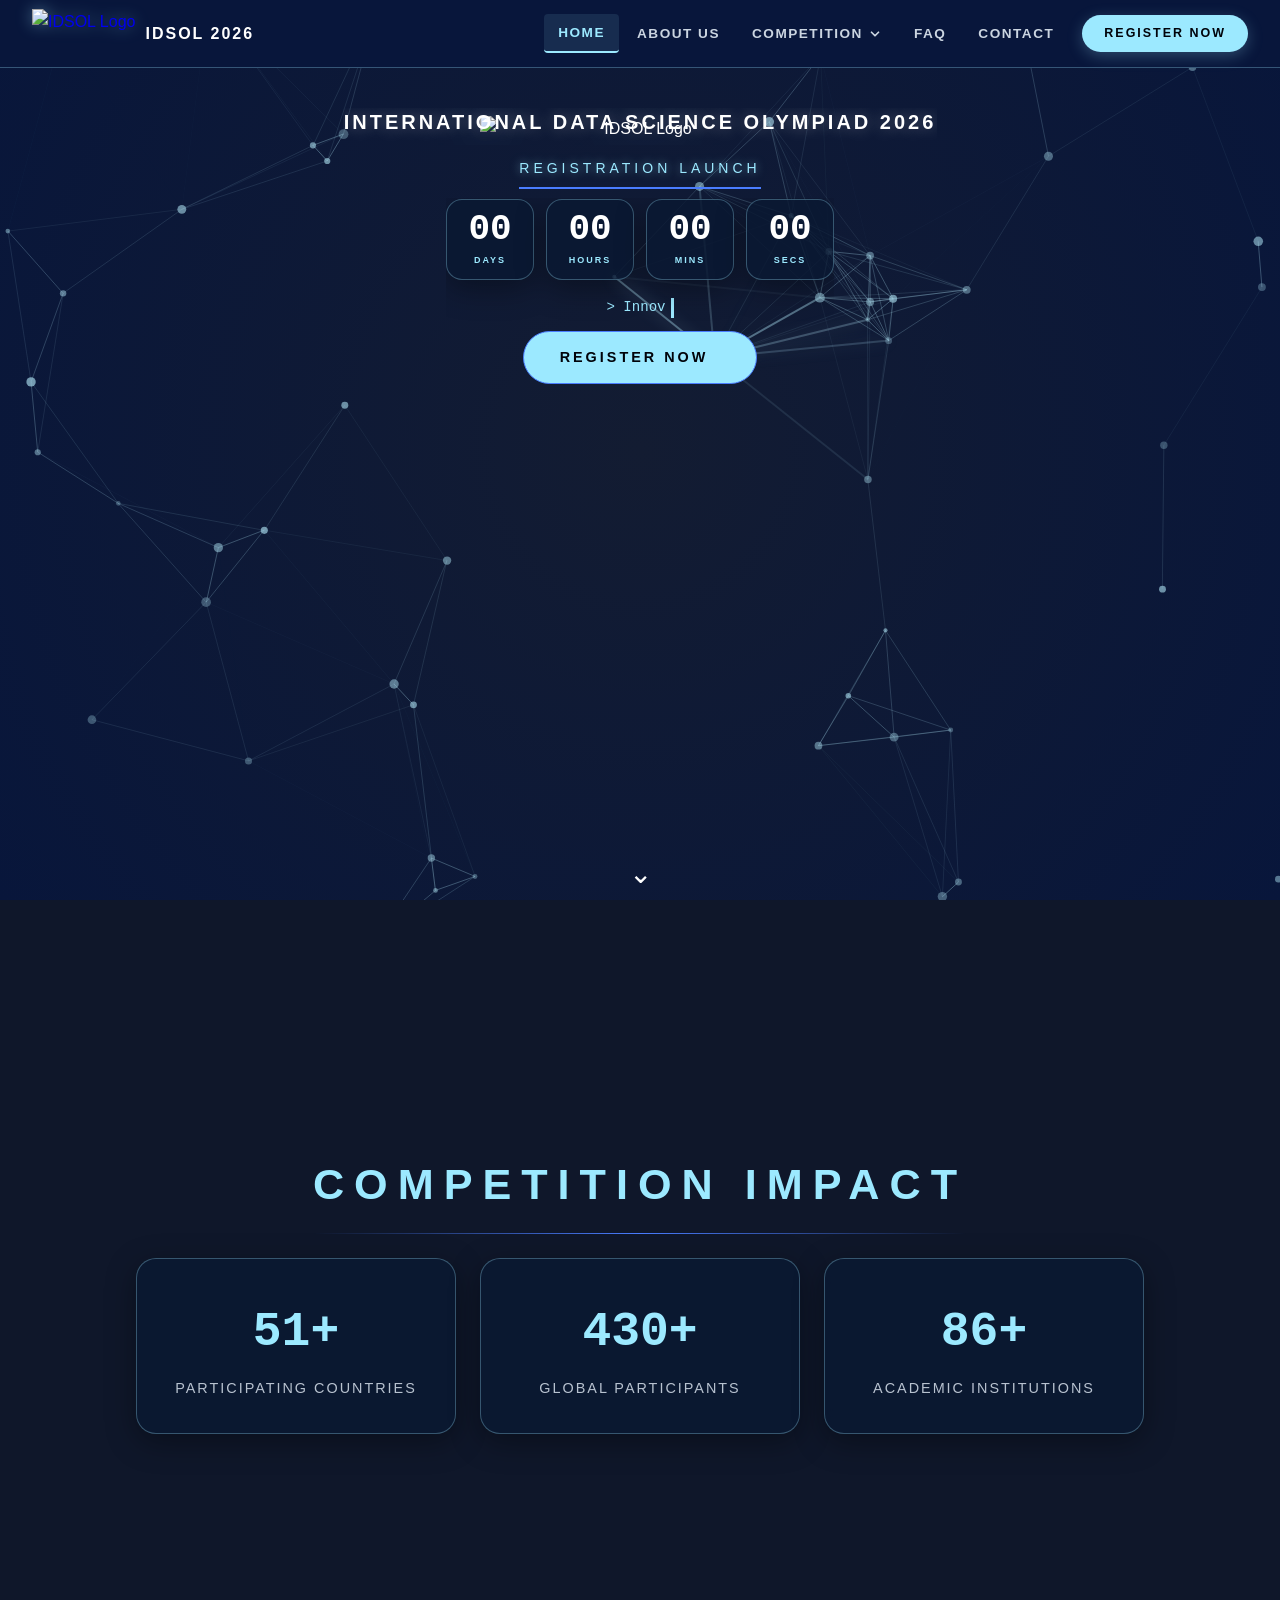
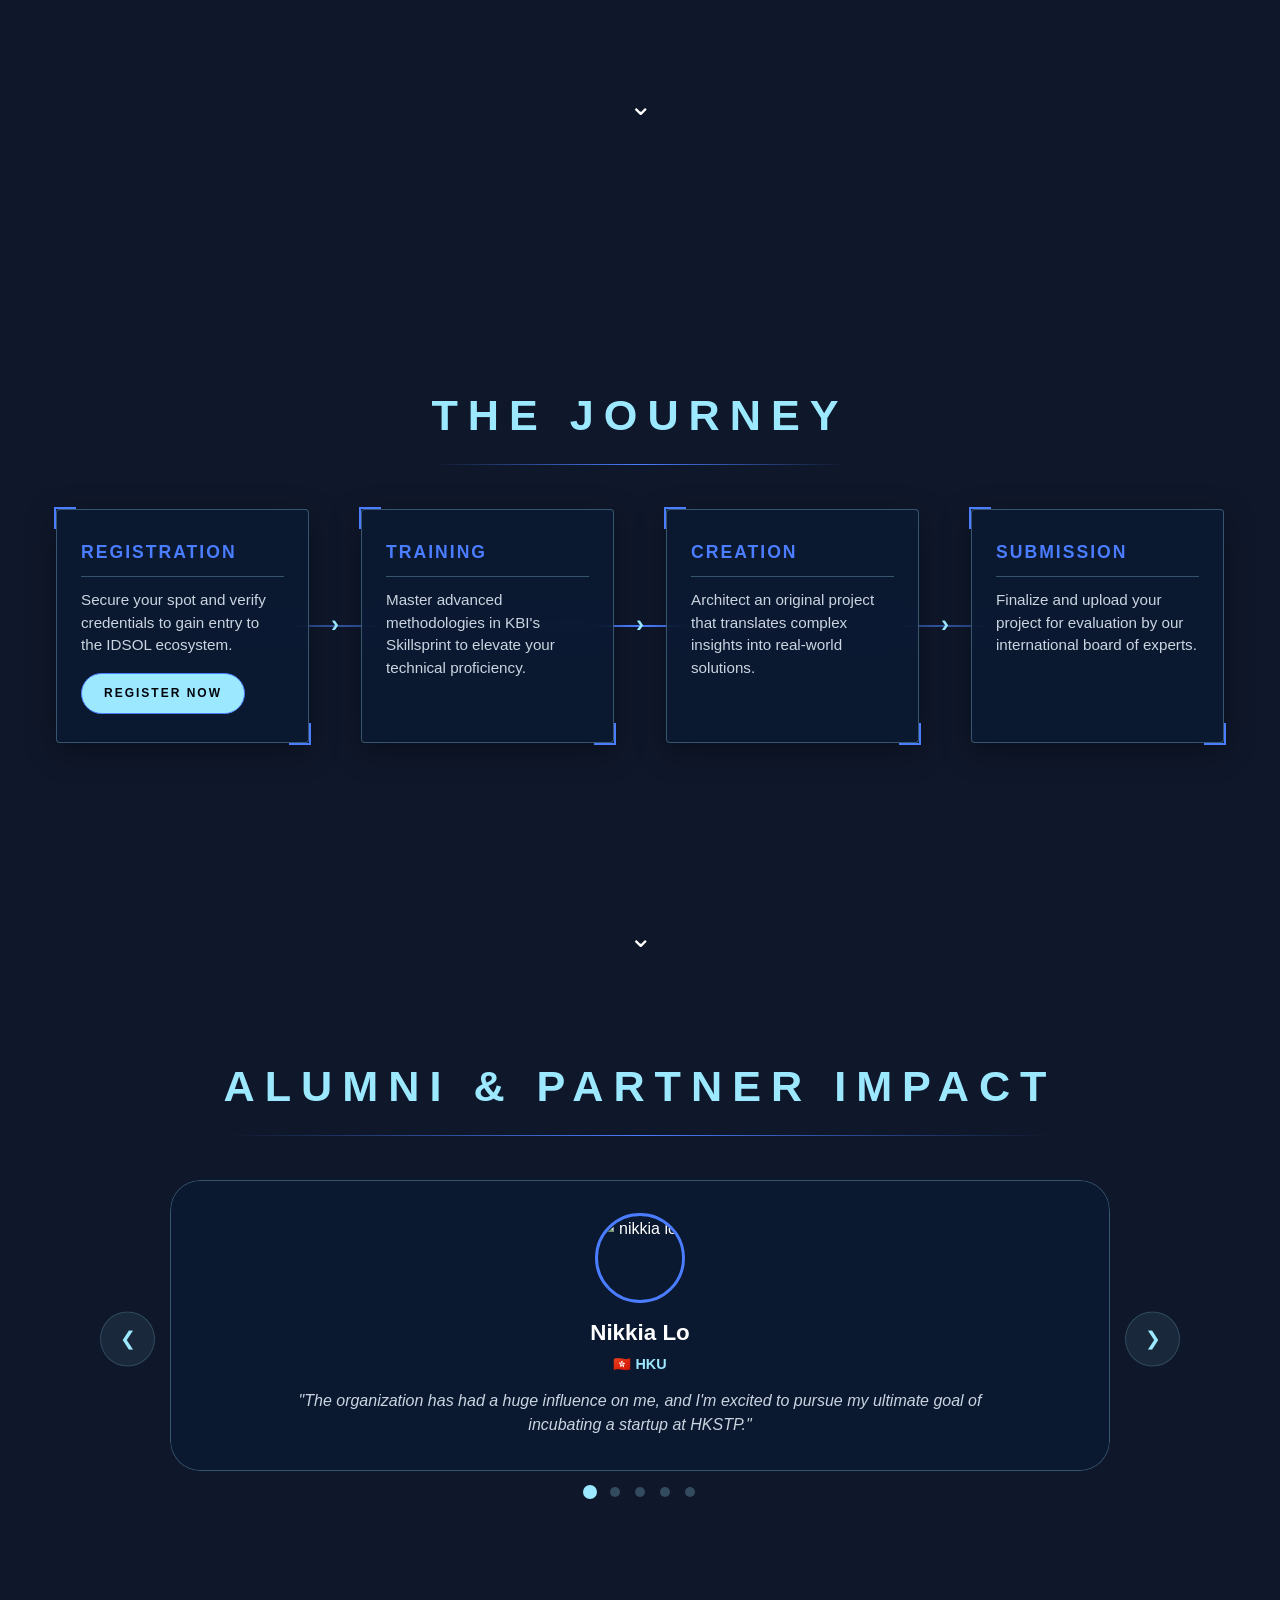
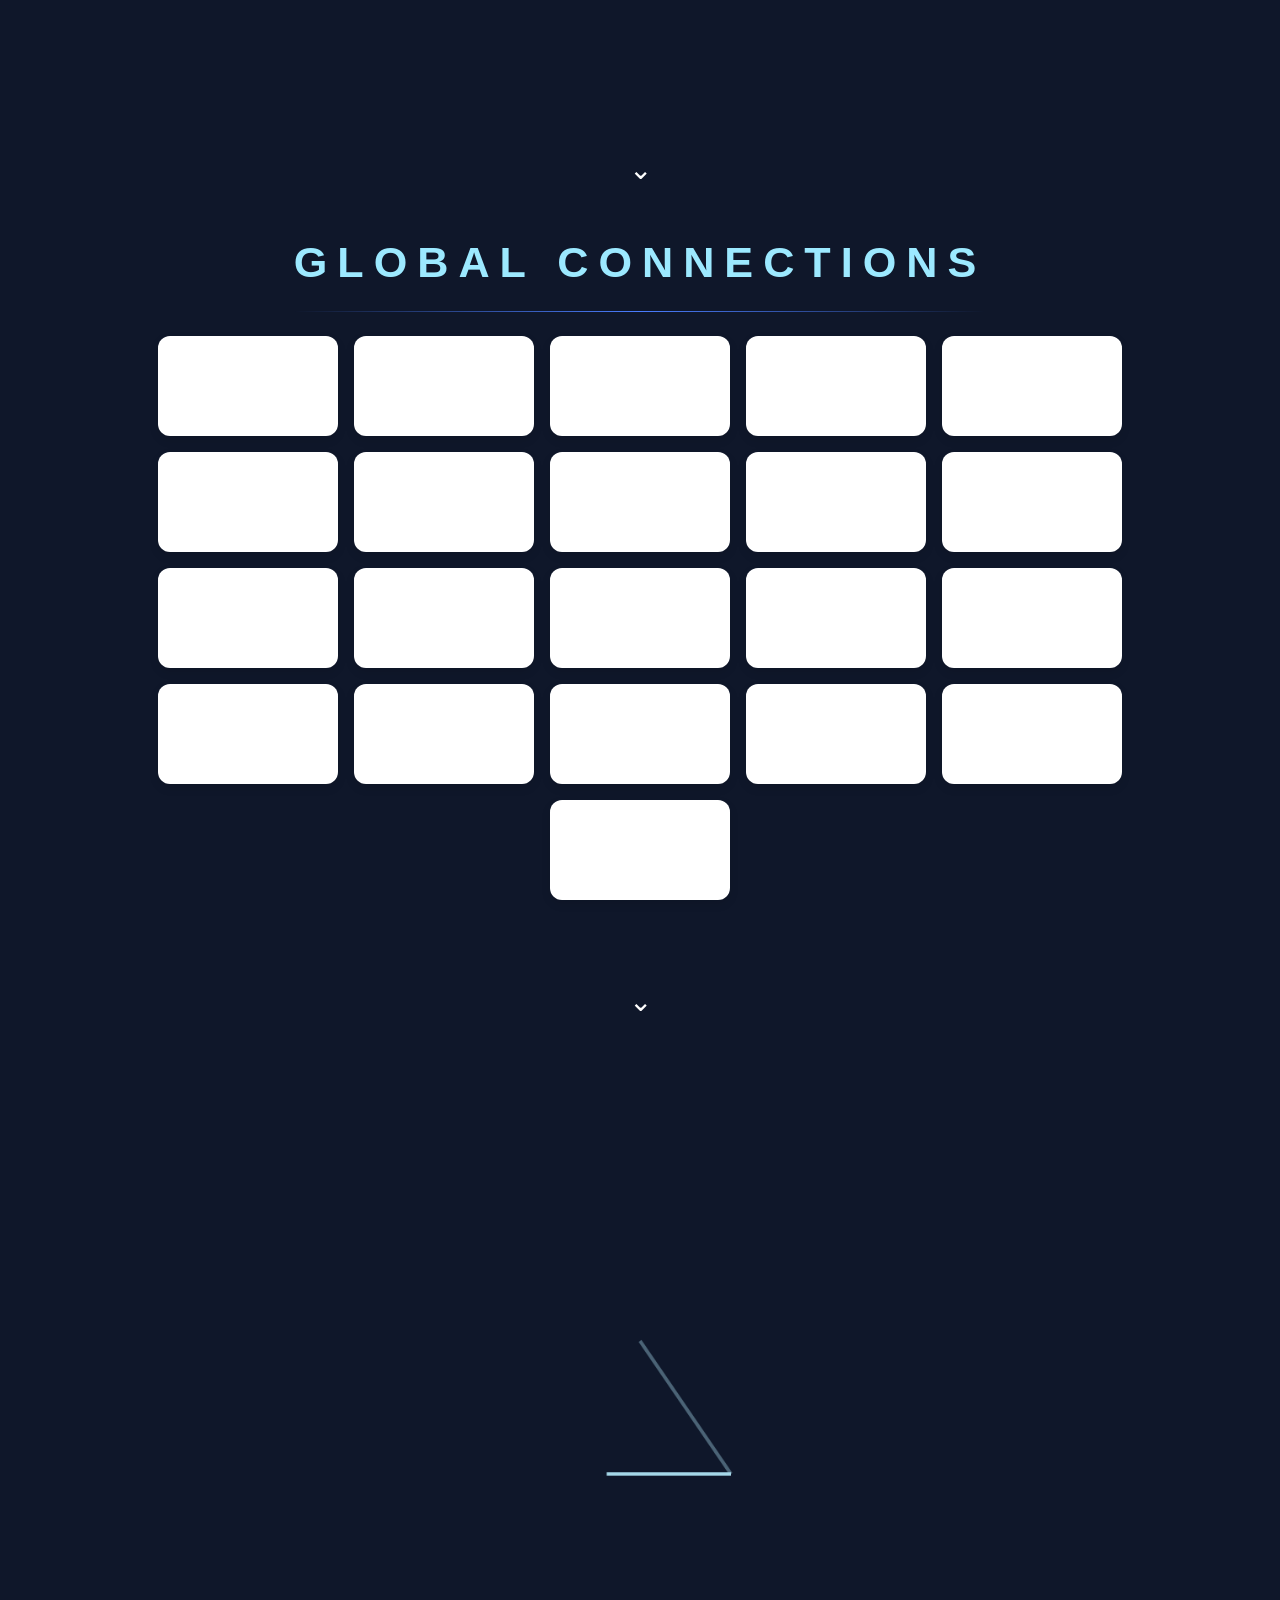
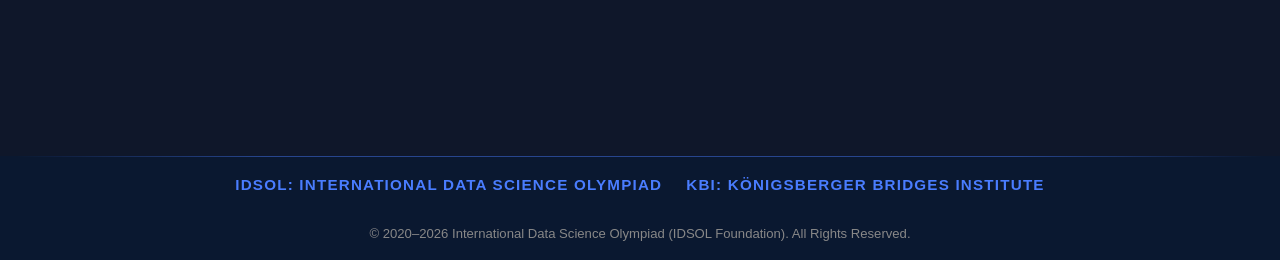
==== index.html @ 2f273e51 "Update index.html" ====
<!DOCTYPE html>
<html lang="en">
<head>
    <meta charset="UTF-8">
    <meta name="viewport" content="width=device-width, initial-scale=1.0">
    <link rel="icon" type="image/png" href="https://cdn.kb.institute/eto-2026/IDSOL/Logo/Square_Dark_Background_2026_500.png">
    <title>Home | IDSOL 2026</title>
    <script src="https://unpkg.com/lucide@0.469.0/dist/umd/lucide.min.js"></script>
    <link href="https://fonts.googleapis.com/css2?family=Roboto+Mono:wght@400;700&display=swap" rel="stylesheet">
    <link rel="stylesheet" href="css/shared.css">
    <style>
        body {
            display: flex;
            flex-direction: column;
            align-items: center;
            min-height: 100vh;
        }

        .home-snap {
            width: 100%;
            display: flex;
            flex-direction: column;
            align-items: center;
        }

        .home-snap .snap-panel {
            position: relative;
            min-height: calc(100vh - var(--nav-height));
            min-height: calc(100dvh - var(--nav-height));
            display: flex;
            flex-direction: column;
            justify-content: center;
            width: 100%;
            max-width: 1200px;
            margin: 0 auto;
            box-sizing: border-box;
            padding: 3rem 20px;
        }

        .home-snap .section-header { margin: 1.5rem 0 2rem; }

        .snap-panel-body {
            width: 100%;
            box-sizing: border-box;
        }

        /* Hero */
        #hero-section {
            position: relative;
            width: 100%;
            max-width: 1200px;
            display: flex;
            flex-direction: column;
            justify-content: center;
            align-items: center;
            padding: 1rem 20px 2.5rem;
            text-align: center;
            box-sizing: border-box;
        }
        #hero-section.snap-panel {
            box-sizing: border-box;
        }
        #hero-section .snap-panel-body {
            transform: translateY(1.25rem);
        }

        .scroll-hint {
            position: absolute;
            bottom: 1rem;
            left: 50%;
            transform: translateX(-50%);
            color: #fff;
            pointer-events: none;
            z-index: 2;
        }
        .scroll-chevron {
            display: block;
            font-size: 1.75rem;
            line-height: 1;
            animation: scrollBounce 2s ease-in-out infinite;
        }
        @keyframes scrollBounce {
            0%, 100% { transform: translateY(0); opacity: 0.85; }
            50% { transform: translateY(8px); opacity: 1; }
        }

        .reveal-hero { opacity: 0; clip-path: inset(100% 0 0 0); transform: translateY(20px); animation: curtainReveal 1.4s cubic-bezier(0.19,1,0.22,1) forwards; }
        .reveal-header { opacity: 0; transform: translateY(20px); animation: fadeIn 1s ease forwards; animation-delay: 0.6s; }
        .reveal-delayed { opacity: 0; clip-path: inset(100% 0 0 0); transform: translateY(20px); animation: curtainReveal 1.4s cubic-bezier(0.19,1,0.22,1) forwards; animation-delay: 1.1s; }
        .reveal-register-btn { opacity: 0; animation: fadeInOpacity 1s ease forwards; animation-delay: 2.6s; }

        @keyframes curtainReveal { 0% { opacity:0; clip-path:inset(100% 0 0 0); transform:translateY(20px); } 100% { opacity:1; clip-path:inset(0% 0 0 0); transform:translateY(0); } }
        @keyframes fadeIn { to { opacity:1; transform:translateY(0); } }
        @keyframes fadeInOpacity { to { opacity: 1; } }
        @keyframes blink { 0%, 100% { opacity:1; } 50% { opacity:0; } }

        .hero-brand { display: flex; flex-direction: column; align-items: center; }
        .main-logo {
            width: min(420px, 70vw); max-width: 88%; height: auto; margin-top: 30px;
            margin-bottom: -50px; display: block;
            filter: drop-shadow(0 0 25px rgba(156,233,255,0.35));
        }

        .brand-title {
            font-size: 26px; font-weight: 800; letter-spacing: 5px; text-transform: uppercase;
            margin: 0 0 20px; position: relative; z-index: 1;
            text-shadow: 0 0 15px rgba(255,255,255,0.35); color: #fff;
        }

        .countdown-subheader {
            font-size: 17px; font-weight: 500; letter-spacing: 6px; text-transform: uppercase;
            color: var(--node-bright); margin-top: 20px; margin-bottom: 16px; text-shadow: 0 0 10px rgba(156,233,255,0.6);
            border-bottom: 2px solid var(--node-blue); padding-bottom: 10px; display: inline-block;
        }

        .countdown-container { display: flex; gap: 20px; justify-content: center; margin-top: 5px; margin-bottom: 35px; flex-wrap: wrap; }

        .time-box {
            display: flex; flex-direction: column; align-items: center;
            background: var(--glass-frost);
            backdrop-filter: blur(15px);
            -webkit-backdrop-filter: blur(15px);
            border: 1px solid var(--border-bright);
            border-radius: 20px;
            box-shadow: 0 8px 30px rgba(0, 0, 0, 0.35);
            width: 110px;
            padding: 20px 0;
        }
        .time-value { font-size: 48px; font-weight: 900; line-height: 1; font-family: var(--font-mono); color: #fff; }
        .time-label { font-size: 10px; font-weight: 800; color: var(--node-bright); text-transform: uppercase; letter-spacing: 2px; margin-top: 5px; }

        .typed-line { font-family: var(--font-mono); font-size: 1rem; color: var(--node-bright); margin-top: 12px; margin-bottom: 10px; padding: 0 10px; }
        .cursor { display: inline-block; background-color: var(--node-bright); width: 3px; height: 20px; margin-left: 5px; animation: blink 1s infinite; vertical-align: middle; }

        /* Stats - FIXED TO SECURE EQUAL HEIGHTS & LENGTHS */
        .stats-wrapper { width: 100%; max-width: 1100px; margin: 0 auto; text-align: center; padding: 0; }
        .stats-section {
            display: flex; justify-content: center; align-items: stretch; gap: 24px; flex-wrap: wrap; margin-top: 10px;
            opacity: 0; transform: translateY(30px); transition: all 1s ease;
        }
        .stats-section.revealed { opacity: 1; transform: translateY(0); }
        .stat-card {
            background: var(--glass-frost);
            backdrop-filter: blur(15px);
            -webkit-backdrop-filter: blur(15px);
            border: 1px solid var(--border-bright);
            box-shadow: 0 8px 30px rgba(0, 0, 0, 0.35);
            padding: 35px 25px;
            border-radius: 20px;
            flex: 1 1 280px;
            max-width: 320px;
            min-height: 160px;
            display: flex;
            flex-direction: column;
            justify-content: center;
            box-sizing: border-box;
            transition: all 0.3s ease;
        }
        .stat-card:hover { transform: translateY(-5px); border-color: var(--node-blue); background: rgba(156,233,255,0.12); }
        .stat-number { display: block; font-size: 3rem; font-weight: 900; color: var(--node-bright); font-family: var(--font-mono); margin-bottom: 8px; }
        .stat-label { font-size: 0.9rem; text-transform: uppercase; letter-spacing: 2px; color: #CBD5E1; opacity: 0.9; line-height: 1.3; }

        /* Journey roadmap */
        #section-journey {
            max-width: 100%;
            overflow-x: auto;
            overflow-y: visible;
            padding-bottom: 8px;
            scroll-snap-stop: always;
        }
        #section-journey .section-header {
            opacity: 0;
            transition: opacity 0.5s ease;
        }
        #section-journey.revealed .section-header {
            opacity: 1;
            transition-delay: 0s;
        }
        #section-journey .roadmap-container { flex: 0 1 auto; }
        .roadmap-container {
            position: relative;
            max-width: 1200px;
            margin: 0 auto;
            padding: 20px 16px;
            width: 100%;
            min-height: 220px;
            display: flex;
            flex-direction: row;
            align-items: stretch;
            justify-content: center;
            flex-wrap: nowrap;
            gap: 12px;
            box-sizing: border-box;
        }
        .roadmap-container::before {
            content: '';
            position: absolute;
            left: 8%;
            right: 8%;
            top: 50%;
            height: 2px;
            background: linear-gradient(90deg, transparent, #2a4a8a 15%, var(--node-blue) 50%, #2a4a8a 85%, transparent);
            transform: translateY(-50%) scaleX(0);
            transform-origin: left center;
            z-index: 0;
            pointer-events: none;
            transition: transform 1.5s cubic-bezier(0.22, 1, 0.36, 1);
            transition-delay: 0.4s;
        }
        #section-journey.revealed .roadmap-container::before {
            transform: translateY(-50%) scaleX(1);
        }
        .step {
            position: relative;
            flex: 1 1 220px;
            min-width: 180px;
            margin-bottom: 0;
            display: flex;
            justify-content: center;
            align-items: stretch;
            z-index: 1;
            opacity: 0;
            transition: opacity 0.35s cubic-bezier(0.22, 1, 0.36, 1);
        }
        #section-journey.revealed .step:nth-child(1) { opacity: 1; transition-delay: 0.12s; }
        #section-journey.revealed .step:nth-child(3) { opacity: 1; transition-delay: 0.62s; }
        #section-journey.revealed .step:nth-child(5) { opacity: 1; transition-delay: 1.12s; }
        #section-journey.revealed .step:nth-child(7) { opacity: 1; transition-delay: 1.62s; }
        .step-card {
            position: relative;
            width: 100%;
            padding: 28px 24px;
            min-height: 200px;
            height: 100%;
            box-sizing: border-box;
            background: var(--glass-frost);
            backdrop-filter: blur(15px);
            -webkit-backdrop-filter: blur(15px);
            border: 1px solid var(--border-bright);
            border-radius: 4px;
            box-shadow: 0 8px 30px rgba(0, 0, 0, 0.35);
        }
        .step-card::before, .step-card::after {
            content: '';
            position: absolute;
            width: 20px;
            height: 20px;
            border: 2px solid var(--node-blue);
            z-index: 5;
        }
        .step-card::before { top: -3px; left: -3px; border-right: none; border-bottom: none; }
        .step-card::after { bottom: -3px; right: -3px; border-left: none; border-top: none; }
        .step-card h2 {
            margin: 0 0 12px;
            font-size: 1.1rem;
            text-transform: uppercase;
            letter-spacing: 2px;
            color: var(--node-blue);
            border-bottom: 1px solid var(--border-bright);
            padding-bottom: 10px;
        }
        .step-card p { color: #CBD5E1; margin: 0; font-size: 0.95rem; line-height: 1.5; }
        .step-register-btn {
            display: inline-flex; margin-top: 16px; padding: 10px 22px; border-radius: 50px;
            text-decoration: none; text-transform: uppercase; letter-spacing: 2px; font-weight: 800;
            font-size: 0.75rem; transition: all 0.3s ease; align-items: center;
            background: var(--node-bright); color: var(--bg-darker); border: 1px solid var(--node-blue);
        }
        .step-register-btn:hover { transform: translateY(-3px); background: white; box-shadow: 0 15px 40px rgba(156,233,255,0.4); }
        .roadmap-connector {
            position: relative;
            flex: 0 0 auto;
            align-self: center;
            width: 28px;
            text-align: center;
            color: var(--node-bright);
            font-size: 1.5rem;
            font-weight: 700;
            line-height: 1;
            z-index: 1;
            opacity: 0;
            transform: translateY(-5px);
            transition: opacity 0.45s ease, transform 0.45s ease;
        }
        .roadmap-connector::before { content: '›'; display: block; transform: translateY(3px);}
        #section-journey.revealed .roadmap-connector:nth-child(2) { opacity: 1; transform: translateY(-5px); transition-delay: 0.28s; }
        #section-journey.revealed .roadmap-connector:nth-child(4) { opacity: 1; transform: translateY(-5px); transition-delay: 0.78s; }
        #section-journey.revealed .roadmap-connector:nth-child(6) { opacity: 1; transform: translateY(-5px); transition-delay: 1.28s; }

        /* Testimonials */
        #section-testimonials .testimonial-slider { flex: 0 1 auto; width: 100%; }
        .testimonial-slider { width: 100%; max-width: 1100px; margin: 0 auto; position: relative; padding: 12px 80px; }
        .testimonial-container { width: 100%; overflow: hidden; border-radius: 30px; }
        .testimonial-track { display: flex; transition: transform 0.6s cubic-bezier(0.23,1,0.32,1); }
        .testimonial-track.no-anim { transition: none !important; }
        .t-card {
            min-width: 100%; padding: 32px 28px;
            background: var(--glass-frost); border: 1px solid var(--border-bright); backdrop-filter: blur(12px);
            display: flex; flex-direction: column; align-items: center; text-align: center; border-radius: 30px;
        }
        .t-img { width: 90px; height: 90px; border-radius: 50%; object-fit: cover; border: 3px solid var(--node-blue); margin-bottom: 12px; }
        .t-info h3 { margin: 0; font-size: 1.4rem; color: #fff; }
        .t-info span { color: var(--node-bright); font-size: 0.9rem; font-weight: 700; }
        .t-affil { display: inline; }
        .t-affil + .t-affil::before { content: ' '; }
        .t-body { font-size: 1rem; line-height: 1.55; color: #CBD5E1; font-style: italic; max-width: 750px; margin-top: 12px; }
        .t-body p { margin: 0; }
        .arrow {
            position: absolute; top: 50%; transform: translateY(-50%);
            width: 55px; height: 55px; background: rgba(156,233,255,0.08); border: 1px solid rgba(156,233,255,0.18);
            border-radius: 50%; color: var(--node-bright); display: flex; align-items: center;
            justify-content: center; cursor: pointer; z-index: 10; transition: background 0.3s; font-size: 1.2rem;
        }
        .arrow:hover { background: rgba(156,233,255,0.2); }
        .arrow.prev { left: 10px; }
        .arrow.next { right: 10px; }
        .dot { width: 10px; height: 10px; background: rgba(156,233,255,0.25); border-radius: 50%; cursor: pointer; transition: 0.3s; }
        .dot.active { background: var(--node-bright); transform: scale(1.4); }
        .carousel-controls { display: flex; justify-content: center; gap: 15px; margin-top: 16px; }

        /* Logo wall - Redefined to prevent shifting */
        #logo-wall-container {
            width: 100%;
            position: relative;
            display: block;
        }
        .logo-wall {
            position: absolute;
            top: 0;
            left: 50%;
            transform: translateX(-50%);
            width: 100%;
            margin: 0 auto;
            display: flex;
            flex-wrap: wrap;
            justify-content: center;
            align-content: flex-start;
            padding: 0;
        }
        @keyframes logoFadeIn { 0% { opacity:0; transform:scale(0.96); } 100% { opacity:1; transform:scale(1); } }
        @keyframes logoFadeOut { 0% { opacity:1; transform:scale(1); } 100% { opacity:0; transform:scale(0.96); } }
        .logo-container {
            padding: 0; margin: 8px; display: flex; justify-content: center; align-items: center;
            max-width: 180px; height: 100px; background: white; border-radius: 12px;
            box-shadow: 0 4px 10px rgba(0,0,0,0.1);
            animation-duration: 0.5s; animation-fill-mode: both; animation-timing-function: ease-in-out;
        }
        .show-front .logo-container { animation-name: logoFadeIn; }
        .show-back .logo-container { animation-name: logoFadeOut; }
        .logo-container img { object-fit: contain; width: 80%; height: 80%; }
        
        @media (min-width: 1200px) { 
            .logo-container { width: calc(20% - 16px); }
            #logo-wall-container { min-height: 620px !important; } 
        }
        @media (min-width: 600px) and (max-width: 1199px) {
            .logo-container { width: calc(25% - 16px); }
            #logo-wall-container { min-height: 760px !important; }
        }
        @media (max-width: 599px) {
            .logo-container { width: calc(50% - 16px); height: 80px; }
            #logo-wall-container { min-height: 480px !important; }
        }

        /* CTA final panel */
        #section-final .cta-section {
            display: flex;
            flex-direction: column;
            align-items: center;
            width: 100%;
            text-align: center;
            box-sizing: border-box;
        }
        .cta-anim-bg { position: relative; display: flex; align-items: center; justify-content: center; z-index: 1; }
        .cta-content { position: relative; z-index: 4; width: 100%; }
        .cta-title {
            font-size: clamp(1.8rem, 5vw, 2.6rem); letter-spacing: 6px; text-transform: uppercase;
            color: var(--node-bright); margin-bottom: 12px; font-weight: 900;
        }
        .cta-sub { color: #CBD5E1; margin-bottom: 0; font-size: 1.1rem; }
        .cta-btn-hero {
            display: inline-flex; padding: 18px 50px; border-radius: 50px; text-decoration: none;
            text-transform: uppercase; letter-spacing: 4px; font-weight: 800; font-size: 1rem;
            transition: all 0.3s ease; align-items: center; gap: 12px;
            background: var(--node-bright); color: var(--bg-darker); border: 1px solid var(--node-blue);
        }
        .cta-btn-hero:hover { transform: translateY(-3px); background: white; box-shadow: 0 15px 40px rgba(156,233,255,0.4); }
        .cta-btn-hero.hero-register-btn:hover { transform: translateY(-3px); }
        .hero-register-btn { margin-top: 20px; }
        
        /* Upscaled CTA Branding Zone */
        .brand-zone {
            position: relative; 
            width: 380px !important; 
            height: 380px !important;
            display: flex; justify-content: center; align-items: center; 
        }
        #traceCanvas { position: absolute; top: 0; left: 0; width: 100%; height: 100%; z-index: 2; transition: opacity 1s ease; }
        #logo-reveal-img {
            width: 380px !important; 
            height: 380px !important; 
            z-index: 1; opacity: 0; transform: scale(0.85);
            filter: drop-shadow(0 0 35px rgba(156,233,255,0.55)); transition: all 1.2s cubic-bezier(0.16,1,0.3,1);
        }
        .brand-zone.revealed-inner #logo-reveal-img { opacity: 1; transform: scale(1); }
        .brand-zone.revealed-inner #traceCanvas { opacity: 0; pointer-events: none; }

        @media (min-width: 1025px) {
            html {
                scroll-snap-type: y mandatory;
                scroll-padding-top: var(--nav-height);
            }
            .home-snap .snap-panel {
                scroll-snap-align: start;
                scroll-snap-stop: always;
            }
            .home-snap .stats-wrapper.snap-panel {
                align-items: center;
                padding: 0 20px 3rem !important;
            }
            .stats-wrapper .stats-content {
                width: 100%;
            }
            .stats-wrapper .section-header {
                margin: 0 0 1.5rem;
            }
            .home-snap #section-testimonials.snap-panel {
                padding: 4rem 20px !important;
            }
            #hero-section.snap-panel {
                padding: 2rem 20px 0 !important;
            }
            #hero-section .main-logo {
                margin-top: 28px;
            }
            #hero-section .snap-panel-body,
            #section-journey .snap-panel-body {
                flex: 1 1 auto;
                display: flex;
                flex-direction: column;
                justify-content: center;
                align-items: center;
                width: 100%;
                min-height: 0;
            }
            #section-journey.snap-panel {
                justify-content: flex-start;
                padding: 4rem 20px 1rem !important;
            }
            #section-journey .snap-panel-body {
                gap: 0;
            }
            #section-journey .section-header {
                margin: 0 0 1.5rem;
            }
            /* Pin scroll chevrons to bottom of each snap viewport (desktop) */
            .home-snap .snap-panel:has(> .scroll-hint) {
                position: relative !important;
                display: flex !important;
                flex-direction: column !important;
                justify-content: flex-start !important;
                height: calc(100dvh - var(--nav-height));
                min-height: calc(100dvh - var(--nav-height));
                max-height: calc(100dvh - var(--nav-height));
                overflow: hidden;
                box-sizing: border-box;
            }
            .home-snap .snap-panel:has(> .scroll-hint) > .scroll-hint {
                position: absolute !important;
                bottom: 0.75rem !important;
                left: 50% !important;
                transform: translateX(-50%) !important;
                margin-top: 0 !important;
                align-self: auto !important;
                flex-shrink: 0;
                z-index: 3;
                padding: 0;
            }
            #hero-section.snap-panel:has(> .scroll-hint) {
                height: 100dvh !important;
                min-height: 100dvh !important;
                max-height: 100dvh !important;
                justify-content: flex-start !important;
                padding-top: var(--nav-height) !important;
                padding-bottom: 0 !important;
            }
            #hero-section.snap-panel:has(> .scroll-hint) > .scroll-hint {
                position: absolute !important;
                bottom: 0.75rem !important;
                left: 50% !important;
                transform: translateX(-50%) !important;
            }
            #hero-section .snap-panel-body {
                padding-bottom: 2.5rem;
            }
            /* Competition Impact: vertically center content block; chevron stays absolute */
            .home-snap .stats-wrapper.snap-panel:has(> .scroll-hint) {
                justify-content: center !important;
            }
            #section-logos.snap-panel {
                padding: 2rem 20px 1rem !important;
                justify-content: flex-start;
                align-items: center;
            }
            #section-logos .section-header {
                margin: 0 0 1rem;
                flex-shrink: 0;
            }
            #section-logos #logo-wall-container {
                flex: 1 1 auto;
                min-height: 0 !important;
                width: 100%;
                overflow: hidden;
            }
            #section-final.snap-panel {
                max-width: 100%;
                padding: 0 !important;
                height: calc(100dvh - var(--nav-height));
                min-height: calc(100dvh - var(--nav-height));
                max-height: calc(100dvh - var(--nav-height));
                overflow: hidden;
                justify-content: space-between;
                scroll-snap-align: start;
                scroll-snap-stop: always;
            }
            #section-final .cta-section {
                flex: 1 1 auto;
                min-height: 0;
                display: flex;
                flex-direction: column;
                justify-content: center;
                align-items: center;
                width: 100%;
                padding: 16px 20px 8px;
                text-align: center;
                box-sizing: border-box;
                gap: 12px;
            }
            #section-final .brand-zone,
            #section-final #logo-reveal-img {
                width: 320px !important;
                height: 320px !important;
            }
            #section-final .cta-title {
                font-size: clamp(1.4rem, 3vw, 2rem);
                margin-bottom: 6px;
            }
            #section-final .cta-sub {
                font-size: 0.95rem;
            }
            #section-final .site-footer {
                width: 100%;
                flex-shrink: 0;
                margin-top: 0;
                padding: 0 16px;
            }
            #section-final .footer-inner {
                padding: 16px 12px;
            }
            #section-final .footer-columns {
                gap: 24px;
                margin-bottom: 12px;
            }
        }

        @media (min-width: 1025px) and (max-width: 1280px) {
            #hero-section.snap-panel:has(> .scroll-hint) {
                padding-top: calc(var(--nav-height) + 0.75rem) !important;
            }
            #hero-section .snap-panel-body {
                transform: translateY(1.25rem);
                justify-content: flex-start;
                padding-top: 0.5rem;
                padding-bottom: 3.25rem;
            }
            #hero-section .snap-panel-body .hero-register-btn {
                flex-shrink: 0;
                margin-bottom: 0.25rem;
            }
            #hero-section .main-logo {
                width: min(320px, 42vw);
                margin-top: 8px;
                margin-bottom: -32px;
            }
            .brand-title { font-size: 20px; letter-spacing: 3px; margin-top: 0; margin-bottom: 10px; line-height: 1.25; }
            .countdown-subheader { font-size: 14px; letter-spacing: 4px; margin-top: 12px; margin-bottom: 10px; padding-bottom: 8px; }
            .countdown-container { gap: 12px; margin-bottom: 16px; margin-top: 0; }
            .time-box { width: 88px; padding: 12px 0; border-radius: 16px; }
            .time-value { font-size: 36px; }
            .time-label { font-size: 9px; }
            .typed-line { font-size: 0.88rem; margin-top: 6px; margin-bottom: 4px; }
            .hero-register-btn { margin-top: 8px; }
            .cta-btn-hero { padding: 14px 36px; font-size: 0.9rem; letter-spacing: 3px; }
        }

        @media (min-width: 1281px) {
            #hero-section .snap-panel-body {
                transform: translateY(-2.75rem);
                justify-content: center;
                padding-top: 0;
                padding-bottom: 2.5rem;
            }
            #hero-section .main-logo {
                width: min(420px, 70vw);
                max-width: 88%;
                margin-top: 28px;
                margin-bottom: -50px;
            }
            #hero-section.snap-panel:has(> .scroll-hint) {
                padding-top: var(--nav-height) !important;
            }
            .hero-register-btn { margin-top: 20px; }
        }

        @media (max-width: 1024px) {
            html {
                scroll-snap-type: none !important;
                scroll-padding-top: 0 !important;
            }
            .home-snap .snap-panel { 
                scroll-snap-align: none !important;
                scroll-snap-stop: normal !important;
                min-height: auto !important;
                height: auto !important;
                max-height: none !important;
                overflow: visible !important;
                padding: 60px 15px !important;
            }
            .home-snap .snap-panel:has(> .scroll-hint) {
                height: auto !important;
                max-height: none !important;
                overflow: visible !important;
            }
            
            .scroll-hint { display: none !important; }
            #hero-section { padding: 1rem 15px 2.5rem; }
            #hero-section.snap-panel { padding-top: 1rem; }
            #hero-section .snap-panel-body { transform: translateY(1.25rem); }
            .main-logo { margin-top: 12px; margin-bottom: -40px; }
            .brand-title { font-size: 17px; letter-spacing: 3px; margin-top: 0; margin-bottom: 10px; line-height: 1.25; }
            .time-box { width: 80px; padding: 15px 0; }
            .time-value { font-size: 32px; }
            
            .roadmap-container {
                flex-direction: column;
                align-items: center;
                padding: 16px 12px;
                gap: 8px;
            }
            .roadmap-container::before {
                left: 50%; right: auto; top: 8%; bottom: 8%; width: 2px; height: auto;
                transform: translateX(-50%) scaleY(0); transform-origin: top center;
            }
            #section-journey.revealed .roadmap-container::before { transform: translateX(-50%) scaleY(1); }
            .step { flex: 0 0 auto; width: 100%; max-width: 520px; min-width: 0; }
            .step-card { min-height: 0; padding: 20px 18px; }
            .roadmap-connector { width: auto; padding: 4px 0; }
            .roadmap-connector::before { content: '⌄'; }
            
            /* MOVE TESTIMONIAL ARROWS INSIDE CARD TOP CORNERS ON MOBILE */
            .testimonial-slider {
                padding: 14px 10px 12px;
                position: relative;
                max-width: min(800px, calc(100% - 24px));
            }
            .arrow { top: 22px; transform: none; width: 45px; height: 45px; }
            .arrow.prev { left: 20px; }
            .arrow.next { right: 20px; }
            .t-affil { display: block; }
            .t-affil + .t-affil::before { content: none; }
            .t-card { padding: 24px 16px; }
            .t-body { font-size: 0.95rem; }
            
            .stat-card {
                flex: 0 1 auto;
                min-width: 0;
                width: min(320px, 100%);
                max-width: 320px;
                min-height: auto;
                padding: 25px 20px;
            }
            .stat-number { font-size: 2.4rem; }
            
            /* CTA Section Mobile Sizing Adaptations */
            #section-final.snap-panel {
                justify-content: flex-start !important;
                padding: 60px 15px 0 !important;
                height: auto !important;
                max-height: none !important;
                min-height: auto !important;
                overflow: visible !important;
            }
            #section-logos #logo-wall-container {
                flex: none;
                min-height: 480px !important;
                overflow: visible;
            }
            #section-final .site-footer { margin-top: 40px; }
            #section-final .cta-section { margin-top: 0 !important; gap: 24px; padding: 40px 15px; }
            .brand-zone, #logo-reveal-img { width: 260px !important; height: 260px !important; }
            #cta-text-content { top: 0 !important; transform: translateY(0) !important; margin-bottom: 5px; }
            #cta-btn-content { margin-top: 5px !important; transform: translateY(0) !important; }
            .cta-btn-hero { padding: 12px 32px !important; font-size: 0.85rem !important; letter-spacing: 2px !important; }
            .cta-title { font-size: 1.4rem !important; letter-spacing: 3px !important; }
            .cta-sub { font-size: 0.9rem !important; }
        }
        .site-footer--panel {
            width: 100%; margin-top: auto; padding: 0px 20px; box-sizing: border-box;
            background: var(--glass-frost); backdrop-filter: blur(10px); -webkit-backdrop-filter: blur(10px);
        }
        .footer-inner { max-width: 1200px; margin: 0 auto; width: 100%; }
    </style>
</head>
<body>
<canvas id="bg-canvas"></canvas>

<main class="home-snap">

<!-- Hero -->
<section id="hero-section" class="snap-panel">
    <div class="snap-panel-body">
    <div class="reveal-hero hero-brand">
        <img src="https://cdn.kb.institute/eto-2026/IDSOL/Logo/Square_Dark_Background_2026_500.png" class="main-logo" alt="IDSOL Logo">
        <div class="brand-title">International Data Science Olympiad 2026</div>
    </div>
    <div class="reveal-header">
        <div class="countdown-subheader">Registration Launch</div>
    </div>
    <div class="reveal-delayed">
        <div class="countdown-container">
            <div class="time-box"><span class="time-value" id="days">00</span><span class="time-label">Days</span></div>
            <div class="time-box"><span class="time-value" id="hours">00</span><span class="time-label">Hours</span></div>
            <div class="time-box"><span class="time-value" id="minutes">00</span><span class="time-label">Mins</span></div>
            <div class="time-box"><span class="time-value" id="seconds">00</span><span class="time-label">Secs</span></div>
        </div>
        <div class="typed-line">
            &gt; <span id="typed-text"></span><span class="cursor"></span>
        </div>
    </div>
    <a href="registration.html" class="cta-btn-hero hero-register-btn reveal-register-btn">
        Register Now
        <i data-lucide="play"></i>
    </a>
    </div>
    <div class="scroll-hint" aria-hidden="true">
        <span class="scroll-chevron">⌄</span>
    </div>
</section>

<!-- Stats -->
<section class="stats-wrapper snap-panel">
    <div class="stats-content">
    <div class="section-header"><h2>Competition Impact</h2></div>
    <div class="stats-section" id="stats-container">
        <div class="stat-card"><span class="stat-number" data-target="120">0</span><span class="stat-label">Participating Countries</span></div>
        <div class="stat-card"><span class="stat-number" data-target="1000">0</span><span class="stat-label">Global Participants</span></div>
        <div class="stat-card"><span class="stat-number" data-target="200">0</span><span class="stat-label">Academic Institutions</span></div>
    </div>
    </div>
    <div class="scroll-hint" aria-hidden="true">
        <span class="scroll-chevron">⌄</span>
    </div>
</section>

<!-- Journey -->
<section class="snap-panel" id="section-journey">
<div class="snap-panel-body">
<div class="section-header"><h1>The Journey</h1></div>
<div class="roadmap-container">
    <div class="step"><div class="step-card"><h2>Registration</h2><p>Secure your spot and verify credentials to gain entry to the IDSOL ecosystem.</p><a href="registration.html" class="step-register-btn">Register Now</a></div></div>
    <span class="roadmap-connector" aria-hidden="true"></span>
    <div class="step"><div class="step-card"><h2>Training</h2><p>Master advanced methodologies in KBI's Skillsprint to elevate your technical proficiency.</p></div></div>
    <span class="roadmap-connector" aria-hidden="true"></span>
    <div class="step"><div class="step-card"><h2>Creation</h2><p>Architect an original project that translates complex insights into real-world solutions.</p></div></div>
    <span class="roadmap-connector" aria-hidden="true"></span>
    <div class="step"><div class="step-card"><h2>Submission</h2><p>Finalize and upload your project for evaluation by our international board of experts.</p></div></div>
</div>
</div>
    <div class="scroll-hint" aria-hidden="true">
        <span class="scroll-chevron">⌄</span>
    </div>
</section>

<!-- Testimonials -->
<section class="snap-panel" id="section-testimonials">
<div class="section-header reveal"><h1>Alumni &amp; Partner Impact</h1></div>
<div class="testimonial-slider">
    <div class="arrow prev" role="button" tabindex="0" aria-label="Previous" onclick="moveSlide(-1)">❮</div>
    <div class="arrow next" role="button" tabindex="0" aria-label="Next" onclick="moveSlide(1)">❯</div>
    <div class="testimonial-container">
        <div class="testimonial-track" id="t-track">
            <div class="t-card">
                <img src="https://cdn.kb.institute/eto-2026/general/testimonial/kbi-profile-nikkia-lo-2025.jpg" alt="nikkia lo" class="t-img">
                <div class="t-info"><h3>Nikkia Lo</h3><span>🇭🇰 HKU</span></div>
                <div class="t-body"><p>"The organization has had a huge influence on me, and I'm excited to pursue my ultimate goal of incubating a startup at HKSTP."</p></div>
            </div>
            <div class="t-card">
                <img src="https://cdn.kb.institute/eto-2026/general/testimonial/kbi-profile-sakib-rabbani.jpg" alt="Sakib" class="t-img">
                <div class="t-info"><h3>Sakib Rabbani</h3><span>🇭🇰 JP Morgan HK</span></div>
                <div class="t-body"><p>"The IBCOL IDSOL, and KBI network connect me with industry professionals, which helped me get a job in Software Engineering at JP Morgan HK."</p></div>
            </div>
            <div class="t-card">
                <img src="https://cdn.kb.institute/eto-2026/general/testimonial/kbi-profile-niya-abdullahi.jpg" alt="Niya" class="t-img">
                <div class="t-info"><h3>Niya Abdullahi</h3><span>🇨🇦 TMU</span></div>
                <div class="t-body"><p>"Meeting people from around the world and being surrounded by such incredible innovative projects, talents and bright minds will always be a core memory for me."</p></div>
            </div>
            <div class="t-card">
                <img src="https://cdn.kb.institute/eto-2026/general/testimonial/kbi-profile-dion-kamst.jpg" alt="Dion" class="t-img">
                <div class="t-info"><h3>Dion Kamst</h3><span>Production Lead</span></div>
                <div class="t-body"><p>"IBCOL, IDSOL, and DigiQuest were a transformative experience for me... I gained invaluable insights into working across cultures and making impactful changes."</p></div>
            </div>
            <div class="t-card">
                <img src="https://cdn.kb.institute/eto-2026/general/testimonial/kbi-profile-isabel-yan.jpg" alt="Isabel" class="t-img">
                <div class="t-info"><h3>Dr. Prof. Isabel Yan</h3><span>🇭🇰 CityU</span></div>
                <div class="t-body"><p>"The Königsberger Bridges Institute comprises a great team of professionals... They are very dedicated to advancing students' knowledge and application skills."</p></div>
            </div>
        </div>
    </div>
    <div class="carousel-controls" id="carousel-dots"></div>
</div>
    <div class="scroll-hint" aria-hidden="true">
        <span class="scroll-chevron">⌄</span>
    </div>
</section>

<!-- Global Connections -->
<section class="snap-panel" id="section-logos">
<div class="section-header reveal"><h1>Global Connections</h1></div>
<div id="logo-wall-container" class="reveal"></div>
    <div class="scroll-hint" aria-hidden="true">
        <span class="scroll-chevron">⌄</span>
    </div>
</section>

<!-- CTA + Footer -->
<section class="snap-panel" id="section-final">

    <div class="cta-section">
        <div class="cta-content" id="cta-text-content" style="opacity: 0; transform: translateY(20px); transition: opacity 0.8s ease, transform 0.8s ease; text-align: center;">
            <div class="cta-title">Ready to Compete?</div>
            <p class="cta-sub">Join thousands of data scientists from over 120 countries at IDSOL 2026.</p>
        </div>

        <div class="cta-anim-bg" id="trigger-final">
            <div class="brand-zone" id="brand-box">
                <canvas id="traceCanvas"></canvas>
                <img id="logo-reveal-img" src="https://cdn.kb.institute/KBI-logo-light.png" alt="KBI Logo Reveal">
            </div>
        </div>

        <div class="cta-content" id="cta-btn-content" style="opacity: 0; transform: translateY(20px); transition: opacity 0.8s ease, transform 0.8s ease; text-align: center;">
            <a href="registration.html" class="cta-btn-hero">
                Register Now
                <i data-lucide="play"></i>
            </a>
        </div>
    </div>

    <footer class="site-footer site-footer--panel">
        <div class="footer-line"></div>
        <div class="footer-inner">
            <div class="footer-columns">
                <div class="footer-col">
                    <h4>IDSOL: International Data Science Olympiad</h4>
                    <div class="footer-icons">
                        <a href="https://2026.idsol.org" target="_blank" rel="noopener" title="IDSOL Website"><i data-lucide="globe"></i></a>
                        <a href="https://www.linkedin.com/company/idsol-org" target="_blank" rel="noopener" title="LinkedIn"><i data-lucide="linkedin"></i></a>
                        <a href="https://www.instagram.com/idsol_org/" target="_blank" rel="noopener" title="Instagram"><i data-lucide="instagram"></i></a>
                    </div>
                </div>
                <div class="footer-col">
                    <h4>KBI: Königsberger Bridges Institute</h4>
                    <div class="footer-icons">
                        <a href="https://www.kb.institute/" target="_blank" rel="noopener" title="Website"><i data-lucide="globe"></i></a>
                        <a href="https://www.linkedin.com/company/kbi-eu/" target="_blank" rel="noopener" title="LinkedIn"><i data-lucide="linkedin"></i></a>
                        <a href="https://www.instagram.com/kbi.eu/" target="_blank" rel="noopener" title="Instagram"><i data-lucide="instagram"></i></a>
                    </div>
                </div>
            </div>
            <p class="footer-copyright">© 2020–2026 International Data Science Olympiad (IDSOL Foundation). All Rights Reserved.</p>
        </div>
    </footer>

</section>

</main>

<!-- Scripts -->
<script src="js/bg-canvas-home.js"></script>
<script src="js/nav.js"></script>
<script>
/* Countdown */
const target = new Date('2026-07-21T00:00:00');
function updateCountdown() {
    const now = new Date();
    const diff = target - now;
    if (diff <= 0) {
        document.getElementById('days').textContent = '00';
        document.getElementById('hours').textContent = '00';
        document.getElementById('minutes').textContent = '00';
        document.getElementById('seconds').textContent = '00';
        return;
    }
    const d = Math.floor(diff / 86400000);
    const h = Math.floor((diff % 86400000) / 3600000);
    const m = Math.floor((diff % 3600000) / 60000);
    const s = Math.floor((diff % 60000) / 1000);
    document.getElementById('days').textContent = String(d).padStart(2, '0');
    document.getElementById('hours').textContent = String(h).padStart(2, '0');
    document.getElementById('minutes').textContent = String(m).padStart(2, '0');
    document.getElementById('seconds').textContent = String(s).padStart(2, '0');
}
updateCountdown();
setInterval(updateCountdown, 1000);

/* Typed text */
const lines = [
    'Innovating with Data Science...',
    'Connecting Global Minds...',
    'Building the Future of AI...'
];
let li = 0, ci = 0, deleting = false;
function typeWriter() {
    const el = document.getElementById('typed-text');
    const cur = lines[li];
    if (!deleting) {
        el.textContent = cur.substring(0, ++ci);
        if (ci === cur.length) { deleting = true; setTimeout(typeWriter, 1800); return; }
    } else {
        el.textContent = cur.substring(0, --ci);
        if (ci === 0) { deleting = false; li = (li + 1) % lines.length; }
    }
    setTimeout(typeWriter, deleting ? 45 : 80);
}
setTimeout(typeWriter, 1800);

/* Counter animation */
function animateCounter(el, target) {
    const dur = 2000, step = 20;
    let cur = 0;
    const inc = target / (dur / step);
    const t = setInterval(() => {
        cur = Math.min(cur + inc, target);
        el.textContent = (target >= 1000 ? Math.floor(cur).toLocaleString() : Math.floor(cur)) + '+';
        if (cur >= target) clearInterval(t);
    }, step);
}

const statsObs = new IntersectionObserver(entries => {
    entries.forEach(entry => {
        if (entry.isIntersecting) {
            entry.target.classList.add('revealed');
            entry.target.querySelectorAll('.stat-number').forEach(el => {
                animateCounter(el, parseInt(el.getAttribute('data-target'), 10));
            });
            statsObs.unobserve(entry.target);
        }
    });
}, { threshold: 0.3 });
const statsEl = document.getElementById('stats-container');
if (statsEl) statsObs.observe(statsEl);

const journeyEl = document.getElementById('section-journey');
if (journeyEl) {
    const journeyObs = new IntersectionObserver(entries => {
        entries.forEach(entry => {
            if (entry.isIntersecting) {
                entry.target.classList.add('revealed');
                journeyObs.unobserve(entry.target);
            }
        });
    }, { threshold: 0.3 });
    journeyObs.observe(journeyEl);
}

/* Testimonial slider */
let curSlide = 0, totalSlides = 0, autoSlide;
function buildDots() {
    const track = document.getElementById('t-track');
    if (!track) return;
    totalSlides = track.children.length;
    const dc = document.getElementById('carousel-dots');
    if (!dc) return;
    dc.innerHTML = '';
    for (let i = 0; i < totalSlides; i++) {
        const d = document.createElement('span');
        d.className = 'dot' + (i === 0 ? ' active' : '');
        d.onclick = () => goSlide(i);
        dc.appendChild(d);
    }
}
function goSlide(n) {
    curSlide = (n + totalSlides) % totalSlides;
    const track = document.getElementById('t-track');
    if (track) track.style.transform = `translateX(-${curSlide * 100}%)`;
    document.querySelectorAll('#carousel-dots .dot').forEach((d, i) => d.classList.toggle('active', i === curSlide));
}
window.moveSlide = (dir) => { goSlide(curSlide + dir); resetAuto(); };
function resetAuto() {
    clearInterval(autoSlide);
    autoSlide = setInterval(() => goSlide(curSlide + 1), 5000);
}
buildDots();
resetAuto();

/* Global connections logo wall */
const LOGO_SOURCES = [
    "https://cdn.kb.institute/logo/ABN-AMRO.png","https://cdn.kb.institute/logo/Alchemy.png","https://cdn.kb.institute/logo/Alibaba.png",
    "https://cdn.kb.institute/logo/Amazon.png","https://cdn.kb.institute/logo/Apple.png","https://cdn.kb.institute/logo/ASML.png",
    "https://cdn.kb.institute/logo/ASTRI.png","https://cdn.kb.institute/logo/Bloomberg.png","https://cdn.kb.institute/logo/BNP-Paribas.png",
    "https://cdn.kb.institute/logo/ByteDance.png","https://cdn.kb.institute/logo/Coinbase.png","https://cdn.kb.institute/logo/Deloitte.png",
    "https://cdn.kb.institute/logo/Deutsche-Bank.png","https://cdn.kb.institute/logo/Duolingo.png","https://cdn.kb.institute/logo/GitHub.png",
    "https://cdn.kb.institute/logo/Google.png","https://cdn.kb.institute/logo/HSBC.png","https://cdn.kb.institute/logo/Indeed.png",
    "https://cdn.kb.institute/logo/JP-Morgan-Chase.png","https://cdn.kb.institute/logo/LinkedIn.png","https://cdn.kb.institute/logo/Lyft.png",
    "https://cdn.kb.institute/logo/MasterCard.png","https://cdn.kb.institute/logo/McKinsey-&-Company.png","https://cdn.kb.institute/logo/Microsoft.png",
    "https://cdn.kb.institute/logo/Morgan-Stanley.png","https://cdn.kb.institute/logo/Netflix.png","https://cdn.kb.institute/logo/NVIDIA-AI-Technology-Centre.png",
    "https://cdn.kb.institute/logo/Open-AI.png","https://cdn.kb.institute/logo/Palantir.png","https://cdn.kb.institute/logo/PwC.png",
    "https://cdn.kb.institute/logo/Reddit.png","https://cdn.kb.institute/logo/Shopify.png","https://cdn.kb.institute/logo/TikTok.png",
    "https://cdn.kb.institute/logo/Massachusetts-Institute-of-Technology-(MIT).png","https://cdn.kb.institute/logo/National-University-of-Singapore-(NUS).png",
    "https://cdn.kb.institute/logo/S&P-Global.png", "https://cdn.kb.institute/logo/The-University-of-Hong-Kong-(HKU).png","https://cdn.kb.institute/logo/University-of-Waterloo-(UW).png",
    "https://cdn.kb.institute/logo/Waymo.png","https://cdn.kb.institute/logo/Zoox.png"
];

const logoWallContainer = document.getElementById('logo-wall-container');
if (logoWallContainer) {
    const logoWall = document.createElement('div');
    logoWall.className = 'logo-wall show-front';
    logoWallContainer.appendChild(logoWall);

    let rotationIndex = 0;

    function getItemsPerPage() {
        const width = window.innerWidth;
        if (width < 1025) return 8;
        if (width < 1200) return 12;
        return 21;
    }

    function populateWall(page) {
        const fragment = document.createDocumentFragment();
        const itemsPerPage = getItemsPerPage();
        const start = page * itemsPerPage;
        const end = Math.min(start + itemsPerPage, LOGO_SOURCES.length);

        for (let i = start; i < end; i++) {
            const container = document.createElement('div');
            container.className = 'logo-container';
            container.style.animationDelay = `${(i - start) * 35}ms`;
            const img = document.createElement('img');
            img.src = LOGO_SOURCES[i];
            img.alt = 'Partner logo';
            img.loading = 'lazy';
            container.appendChild(img);
            fragment.appendChild(container);
        }
        logoWall.replaceChildren(fragment);
    }

    populateWall(0);
    setInterval(() => {
        logoWall.classList.replace('show-front', 'show-back');
        setTimeout(() => {
            const itemsPerPage = getItemsPerPage();
            rotationIndex = (rotationIndex + 1) % Math.ceil(LOGO_SOURCES.length / itemsPerPage);
            populateWall(rotationIndex);
            logoWall.classList.replace('show-back', 'show-front');
        }, 500);
    }, 5000);

    window.addEventListener('resize', () => {
        populateWall(0);
        rotationIndex = 0;
    });
}

/* End CTA trace animation */
const triggerFinal = document.getElementById('trigger-final');
const brandBox = document.getElementById('brand-box');
const traceCanvas = document.getElementById('traceCanvas');
const ctaTextContent = document.getElementById('cta-text-content');
const ctaBtnContent = document.getElementById('cta-btn-content');

if (triggerFinal && brandBox && traceCanvas) {
    const tCtx = traceCanvas.getContext('2d');
    const pts = [{ x: 190, y: 102 }, { x: 298, y: 260 }, { x: 81, y: 260 }, { x: 190, y: 102 }];
    let traceStarted = false;
    let traceProg = 0;

    function runTrace() {
        traceCanvas.width = 380;
        traceCanvas.height = 380;
        tCtx.clearRect(0, 0, 380, 380);

        const cur = Math.floor(traceProg * 3);
        const sub = (traceProg * 3) % 1;

        tCtx.lineWidth = 4;
        tCtx.strokeStyle = 'rgba(165,215,232,0.4)';
        for (let i = 0; i < cur; i++) {
            tCtx.beginPath();
            tCtx.moveTo(pts[i].x, pts[i].y);
            tCtx.lineTo(pts[i + 1].x, pts[i + 1].y);
            tCtx.stroke();
        }

        if (traceProg < 1) {
            tCtx.beginPath();
            tCtx.moveTo(pts[cur].x, pts[cur].y);
            tCtx.lineTo(
                pts[cur].x + (pts[cur + 1].x - pts[cur].x) * sub,
                pts[cur].y + (pts[cur + 1].y - pts[cur].y) * sub
            );
            tCtx.strokeStyle = '#A5D7E8';
            tCtx.stroke();

            traceProg += 0.04;
            requestAnimationFrame(runTrace);
        } else {
            brandBox.classList.add('revealed-inner');

            setTimeout(() => {
                if (ctaTextContent) {
                    ctaTextContent.style.opacity = '1';
                    ctaTextContent.style.transform = 'translateY(0)';
                }
            }, 300);

            setTimeout(() => {
                if (ctaBtnContent) {
                    ctaBtnContent.style.opacity = '1';
                    ctaBtnContent.style.transform = 'translateY(0)';
                }
            }, 850);
        }
    }

    const finalObs = new IntersectionObserver((entries) => {
        entries.forEach((entry) => {
            if (entry.isIntersecting && !traceStarted) {
                traceStarted = true;
                runTrace();
            }
        });
    }, { threshold: 0.2 });

    finalObs.observe(triggerFinal);
}
</script>
<script src="js/shared.js"></script>
</body>
</html>
---- css/shared.css ----
/* ================================================================
   IDSOL 2026 — Shared Stylesheet
   Covers: CSS variables, nav, footer, background canvas, utilities
   ================================================================ */

:root {
    --bg-darker: #01030a;
    --node-bright: #9ce9ff;
    --node-blue: #4a7dff;
    --footer-grey: #888;
    --glass-frost: rgba(10, 25, 50, 0.82);
    --glass-deep: rgba(10, 25, 50, 0.82);
    --border-bright: rgba(156, 233, 255, 0.3);
    --border-muted: rgba(156, 233, 255, 0.15);
    --font-main: 'Segoe UI', Roboto, sans-serif;
    --font-mono: 'Courier New', Courier, monospace;
    --header-blue: #4a7dff;
    --nav-height: 68px;
}

* { box-sizing: border-box; }

body {
    margin: 0;
    background-color: #0f172a;
    font-family: var(--font-main);
    color: white;
    line-height: 1.6;
    overflow-x: hidden;
    min-height: 100vh;
}

/* ── Background Canvas ── */
#bg-canvas {
    position: fixed;
    top: 0; left: 0;
    width: 100%; height: 100%;
    z-index: -1;
    pointer-events: none;
    background: radial-gradient(circle at 50% 50%, #131c32 0%, #08163b 100%);
    opacity: 0;
    transition: opacity 1.5s ease-in;
}
#bg-canvas.active { opacity: 1; }

/* ================================================================
   NAV
   ================================================================ */
nav#main-nav {
    position: fixed;
    top: 0;
    left: 0;
    right: 0;
    z-index: 1000;
    height: var(--nav-height);
    background: #08163b;
    backdrop-filter: blur(18px);
    -webkit-backdrop-filter: blur(18px);
    border-bottom: 1px solid var(--border-bright);
    display: flex;
    align-items: center;
    padding: 0 32px;
    gap: 0;
}

.nav-logo {
    display: flex;
    align-items: center;
    gap: 10px;
    text-decoration: none;
    flex-shrink: 0;
    margin-right: 30px;
}
.nav-logo img {
    height: 50px;
    width: auto;
    filter: drop-shadow(0 0 8px rgba(156, 233, 255, 0.4));
}
.nav-logo-text {
    font-size: 1.0rem;
    font-weight: 800;
    letter-spacing: 2px;
    text-transform: uppercase;
    color: #fff;
    white-space: nowrap;
}

.nav-links {
    display: flex;
    align-items: center;
    justify-content: flex-end;
    gap: 4px;
    list-style: none;
    margin: 0;
    padding: 0;
    margin-left: auto;
    flex: 0 1 auto;
}

.nav-links > li {
    position: relative;
}

.nav-links > li > a,
.nav-links > li > .nav-parent {
    display: flex;
    align-items: center;
    gap: 5px;
    padding: 8px 14px;
    text-decoration: none;
    color: #CBD5E1;
    font-size: 0.85rem;
    font-weight: 700;
    text-transform: uppercase;
    letter-spacing: 1.5px;
    border-radius: 4px;
    transition: all 0.25s ease;
    cursor: pointer;
    white-space: nowrap;
    background: none;
    border: none;
    font-family: var(--font-main);
}

.nav-links > li > a:hover,
.nav-links > li > .nav-parent:hover,
.nav-links > li > a.active,
.nav-links > li.active > .nav-parent {
    color: #fff;
    background: rgba(156, 233, 255, 0.1);
}

.nav-links > li > a.active {
    color: var(--node-bright);
    border-bottom: 2px solid var(--node-bright);
}

.nav-chevron {
    width: 14px;
    height: 14px;
    transition: transform 0.25s ease;
    flex-shrink: 0;
}

.nav-links > li.open > .nav-parent .nav-chevron {
    transform: rotate(180deg);
}

.nav-dropdown {
    display: none;
    position: absolute;
    top: calc(100% + 6px);
    left: 0;
    min-width: 200px;
    background: rgba(6, 14, 40, 0.97);
    border: 1px solid var(--border-bright);
    border-radius: 6px;
    padding: 8px 0;
    box-shadow: 0 12px 40px rgba(0,0,0,0.5);
    backdrop-filter: blur(20px);
    list-style: none;
    margin: 0;
    z-index: 100;
}

.nav-links > li.open > .nav-dropdown {
    display: block;
}

.nav-dropdown li a {
    display: block;
    padding: 10px 18px;
    font-size: 0.8rem;
    font-weight: 600;
    color: #CBD5E1;
    text-decoration: none;
    text-transform: uppercase;
    letter-spacing: 1.2px;
    transition: all 0.2s ease;
}

.nav-dropdown li a:hover,
.nav-dropdown li a.active {
    color: #fff;
    background: rgba(156, 233, 255, 0.1);
    padding-left: 24px;
}

.nav-register {
    margin-left: 14px;
}

.nav-register a {
    display: inline-flex;
    align-items: center;
    padding: 9px 22px;
    background: var(--node-bright);
    color: var(--bg-darker) !important;
    border-radius: 50px;
    font-size: 0.78rem;
    font-weight: 800;
    text-transform: uppercase;
    letter-spacing: 2px;
    text-decoration: none;
    transition: all 0.3s ease;
    white-space: nowrap;
    box-shadow: 0 4px 15px rgba(156, 233, 255, 0.25);
}

.nav-register a:hover {
    background: #fff;
    box-shadow: 0 6px 20px rgba(156, 233, 255, 0.4);
    transform: translateY(-2px);
}

.nav-hamburger {
    display: none;
    flex-direction: column;
    gap: 5px;
    cursor: pointer;
    padding: 6px;
    margin-left: auto;
    background: none;
    border: none;
}
.nav-hamburger span {
    display: block;
    width: 24px;
    height: 2px;
    background: #fff;
    border-radius: 2px;
    transition: all 0.3s ease;
}
.nav-hamburger.open span:nth-child(1) { transform: translateY(7px) rotate(45deg); }
.nav-hamburger.open span:nth-child(2) { opacity: 0; }
.nav-hamburger.open span:nth-child(3) { transform: translateY(-7px) rotate(-45deg); }

.nav-mobile-drawer {
    display: none;
    position: fixed;
    top: var(--nav-height);
    left: 0;
    right: 0;
    background: rgba(6, 14, 40, 0.98);
    border-bottom: 1px solid var(--border-bright);
    z-index: 999;
    padding: 16px 20px 24px;
    backdrop-filter: blur(20px);
    max-height: calc(100vh - var(--nav-height));
    overflow-y: auto;
}

.nav-mobile-drawer.open { display: block; }

.nav-mobile-drawer ul {
    list-style: none;
    margin: 0;
    padding: 0;
}

.nav-mobile-drawer > ul > li {
    border-bottom: 1px solid rgba(156, 233, 255, 0.12);
}

.nav-mobile-drawer > ul > li > a,
.nav-mobile-drawer > ul > li > .nav-mobile-parent {
    display: flex;
    align-items: center;
    justify-content: space-between;
    padding: 14px 4px;
    color: #fff;
    font-size: 0.9rem;
    font-weight: 700;
    text-transform: uppercase;
    letter-spacing: 2px;
    text-decoration: none;
    cursor: pointer;
    background: none;
    border: none;
    width: 100%;
    text-align: left;
    font-family: var(--font-main);
}

.nav-mobile-sub {
    display: none;
    padding-bottom: 10px;
}

.nav-mobile-sub.open { display: block; }

.nav-mobile-sub a {
    display: block;
    padding: 10px 16px;
    color: #CBD5E1;
    font-size: 0.82rem;
    text-decoration: none;
    text-transform: uppercase;
    letter-spacing: 1.5px;
    transition: all 0.2s ease;
}

.nav-mobile-sub a:hover { color: var(--node-bright); }

.nav-mobile-register {
    margin-top: 18px;
}

.nav-mobile-register a {
    display: block;
    text-align: center;
    padding: 14px;
    background: var(--node-bright);
    color: var(--bg-darker);
    font-weight: 800;
    text-transform: uppercase;
    letter-spacing: 2px;
    border-radius: 50px;
    text-decoration: none;
    font-size: 0.85rem;
}

/* ================================================================
   FOOTER
   ================================================================ */
.site-footer {
    position: relative;
    z-index: 100;
    width: 100%;
    margin-top: auto;
    isolation: isolate;
}

.site-footer__backdrop {
    position: absolute;
    top: 0;
    bottom: 0;
    left: 50%;
    transform: translateX(-50%);
    width: 100vw;
    background-color: var(--glass-frost);
    backdrop-filter: blur(10px);
    -webkit-backdrop-filter: blur(10px);
    border-top: 1px solid var(--border-bright);
    z-index: -1;
}

.site-footer .footer-inner {
    position: relative;
    z-index: 1;
}

.footer-line {
    height: 1px;
    background: linear-gradient(to right, transparent, var(--node-blue) 20%, var(--node-blue) 80%, transparent);
    opacity: 0.45;
}

.footer-inner {
    max-width: 1100px;
    margin: 0 auto;
    padding: 36px 20px 28px;
    text-align: center;
}

.footer-columns {
    display: flex;
    flex-wrap: wrap;
    justify-content: center;
    gap: 60px;
    margin-bottom: 36px;
}

.footer-col h4 {
    color: var(--node-blue);
    font-size: 0.95rem;
    margin: 0 0 14px;
    letter-spacing: 1.2px;
    text-transform: uppercase;
    font-weight: 700;
    transition: color 0.3s;
}

.footer-col h4:hover { color: var(--node-bright); }

.footer-icons {
    display: flex;
    justify-content: center;
    gap: 28px;
}

.footer-icons a {
    color: #749cff;
    transition: all 0.3s ease;
    text-decoration: none;
}

.footer-icons a:hover {
    color: var(--node-bright);
    filter: drop-shadow(0 0 8px rgba(156,233,255,0.5));
    transform: scale(1.12);
}

.footer-copyright {
    color: var(--footer-grey);
    font-size: 0.82rem;
    margin: 0;
}

/* ================================================================
   COMMON UTILITIES
   ================================================================ */

/* Reveal animations */
.reveal {
    opacity: 0;
    transform: translateY(30px);
    transition: all 0.8s cubic-bezier(0.2, 1, 0.3, 1);
}
.reveal.revealed {
    opacity: 1;
    transform: translateY(0);
}

/* Divider */
.divider {
    height: 1px;
    width: 100%;
    max-width: 600px;
    margin: 80px auto;
    background: linear-gradient(90deg, transparent, var(--border-bright), transparent);
    position: relative;
}
.divider::after {
    content: '';
    position: absolute;
    top: 50%; left: 50%;
    transform: translate(-50%, -50%);
    width: 6px; height: 6px;
    background: var(--node-bright);
    border-radius: 50%;
    box-shadow: 0 0 12px var(--node-bright);
}

/* Section header */
.section-header { text-align: center; margin: 80px 0 50px; }
.section-header h1,
.section-header h2 {
    font-size: clamp(1.8rem, 6vw, 2.7rem);
    text-transform: uppercase;
    letter-spacing: clamp(4px, 2vw, 10px);
    color: var(--node-bright);
    margin: 0;
    display: inline-block;
    background: linear-gradient(90deg, transparent, var(--node-blue), transparent);
    background-size: 100% 1px;
    background-repeat: no-repeat;
    background-position: bottom;
    padding-bottom: 15px;
}
.section-header p {
    font-size: 0.8rem;
    color: var(--node-blue);
    text-transform: uppercase;
    letter-spacing: 3px;
    margin-top: 10px;
    font-weight: 700;
}

/* Buttons */
.btn {
    display: inline-block;
    padding: 16px 38px;
    border-radius: 50px;
    text-decoration: none;
    text-transform: uppercase;
    letter-spacing: 3px;
    font-weight: 800;
    font-size: 0.88rem;
    transition: all 0.3s ease;
    text-align: center;
}
.btn-primary {
    background: var(--node-bright);
    color: var(--bg-darker);
    border: 1px solid var(--node-bright);
    box-shadow: 0 10px 30px rgba(156, 233, 255, 0.2);
}
.btn-primary:hover { transform: translateY(-3px); box-shadow: 0 15px 40px rgba(156, 233, 255, 0.4); background: white; }
.btn-outline {
    background: transparent;
    color: var(--node-bright);
    border: 1px solid var(--node-bright);
}
.btn-outline:hover { transform: translateY(-3px); box-shadow: 0 5px 20px rgba(156, 233, 255, 0.2); }

.sub-text { font-size: 0.92rem; color: #d1d1d1; line-height: 1.8; }

/* FAQ */
.faq-list {
    display: flex;
    flex-direction: column;
    gap: 12px;
    max-width: 800px;
    margin: 0 auto;
    width: 100%;
}
.faq-item {
    background: var(--glass-frost);
    border: 1px solid var(--border-bright);
    border-radius: 8px;
    overflow: hidden;
    backdrop-filter: blur(12px);
    -webkit-backdrop-filter: blur(12px);
    transition: border-color 0.3s ease, box-shadow 0.3s ease;
}
.faq-item:hover { border-color: rgba(156, 233, 255, 0.5); }
.faq-item.active {
    border-color: var(--node-blue);
    box-shadow: 0 8px 30px rgba(0, 0, 0, 0.35);
}
.faq-trigger {
    width: 100%;
    display: flex;
    align-items: center;
    justify-content: space-between;
    gap: 16px;
    padding: 22px 24px;
    background: transparent;
    border: none;
    color: var(--node-bright);
    font-family: var(--font-main);
    font-size: 1rem;
    font-weight: 700;
    text-align: left;
    cursor: pointer;
    line-height: 1.4;
}
.faq-trigger:hover { color: #fff; }
.faq-chevron {
    flex-shrink: 0;
    color: var(--node-blue);
    transition: transform 0.35s ease;
}
.faq-item.active .faq-chevron { transform: rotate(180deg); }
.faq-answer {
    max-height: 0;
    overflow: hidden;
    padding: 0 24px;
    color: #CBD5E1;
    font-size: 0.95rem;
    line-height: 1.65;
    transition: max-height 0.45s cubic-bezier(0.2, 1, 0.3, 1), padding 0.45s ease;
}
.faq-item.active .faq-answer {
    max-height: 400px;
    padding: 0 24px 22px;
}
.faq-answer a {
    color: var(--node-blue);
    text-decoration: underline;
    text-underline-offset: 3px;
}
.faq-answer a:hover { color: var(--node-bright); }

/* Page body offset for fixed nav */
.page-content {
    padding-top: var(--nav-height);
}

/* Container */
.container {
    max-width: 1100px;
    margin: 0 auto;
    padding: 40px 20px 100px;
    position: relative;
    z-index: 1;
    box-sizing: border-box;
}

/* ================================================================
   RESPONSIVE NAV
   ================================================================ */
@media (max-width: 900px) {
    .nav-links, .nav-register { display: none; }
    .nav-hamburger { display: flex; }
}

@media (max-width: 600px) {
    .container { padding: 30px 15px 80px; }
    .section-header { margin: 60px 0 35px; }
}
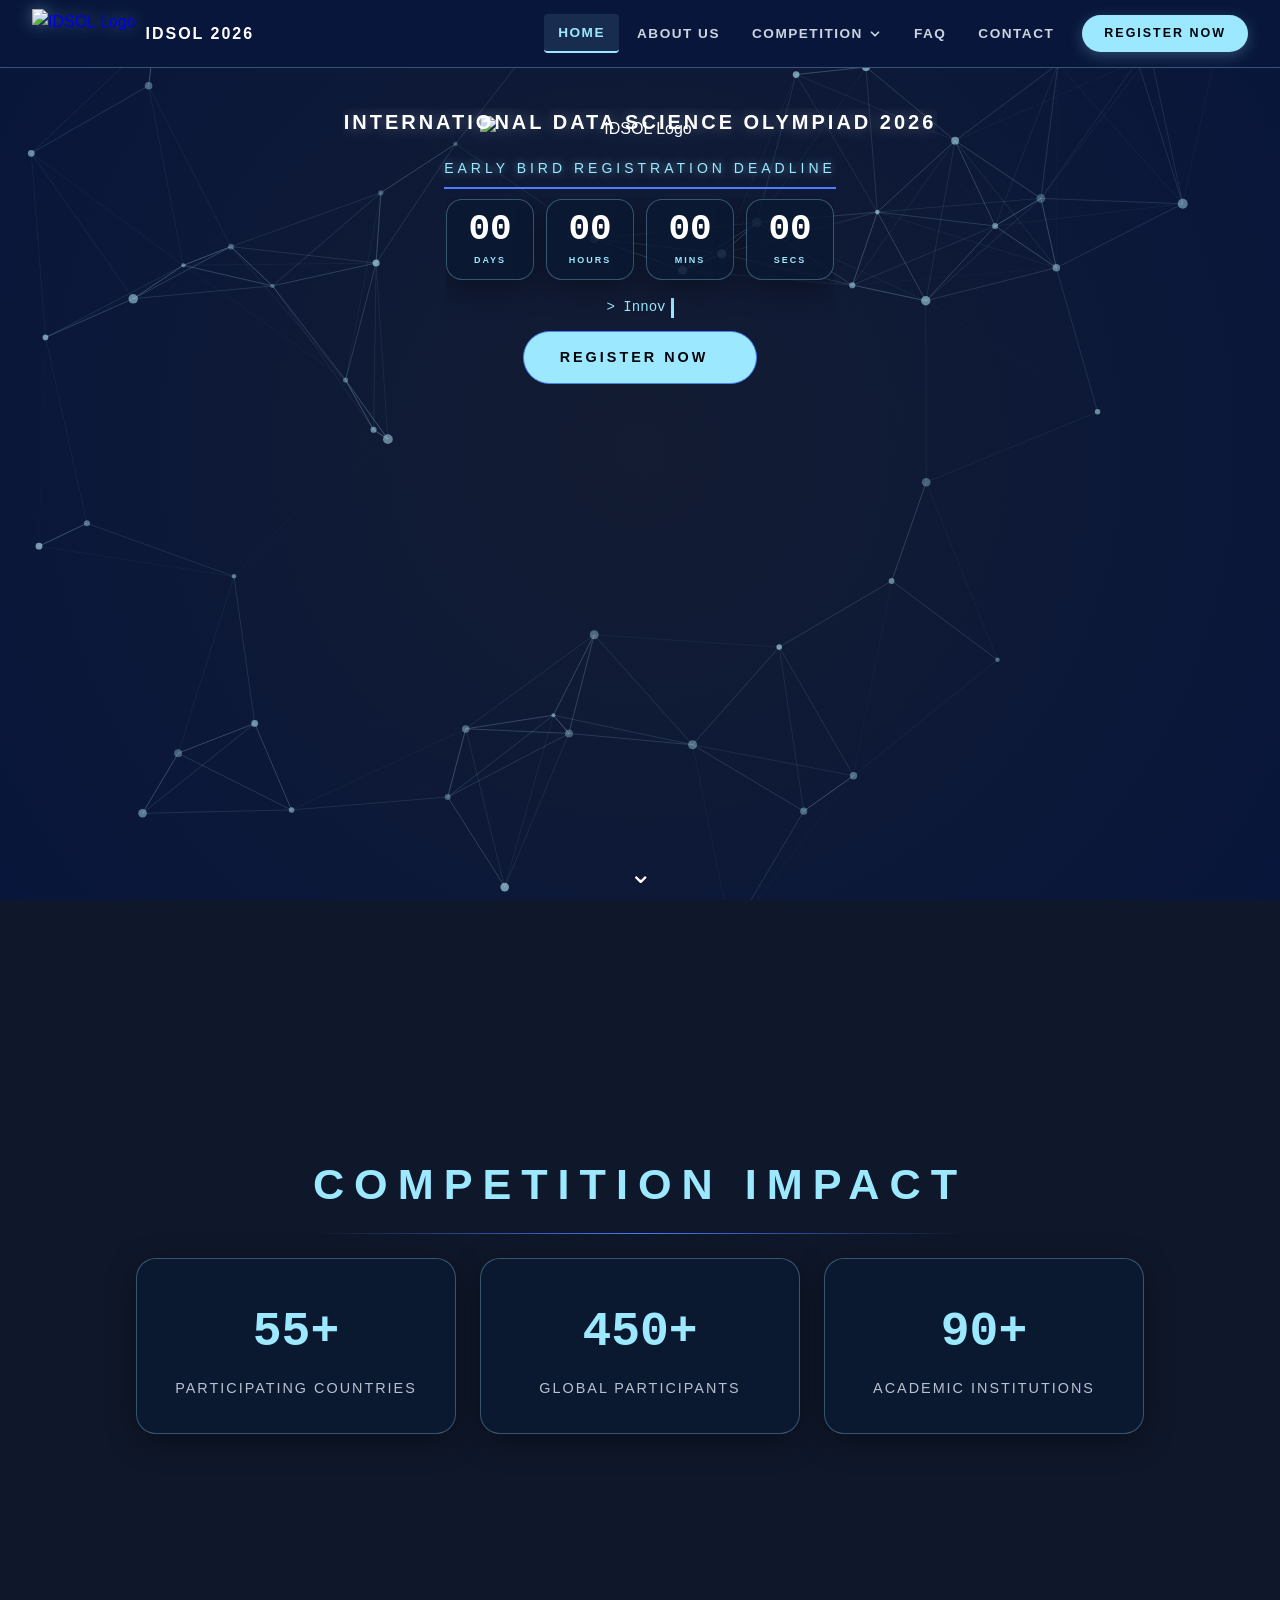
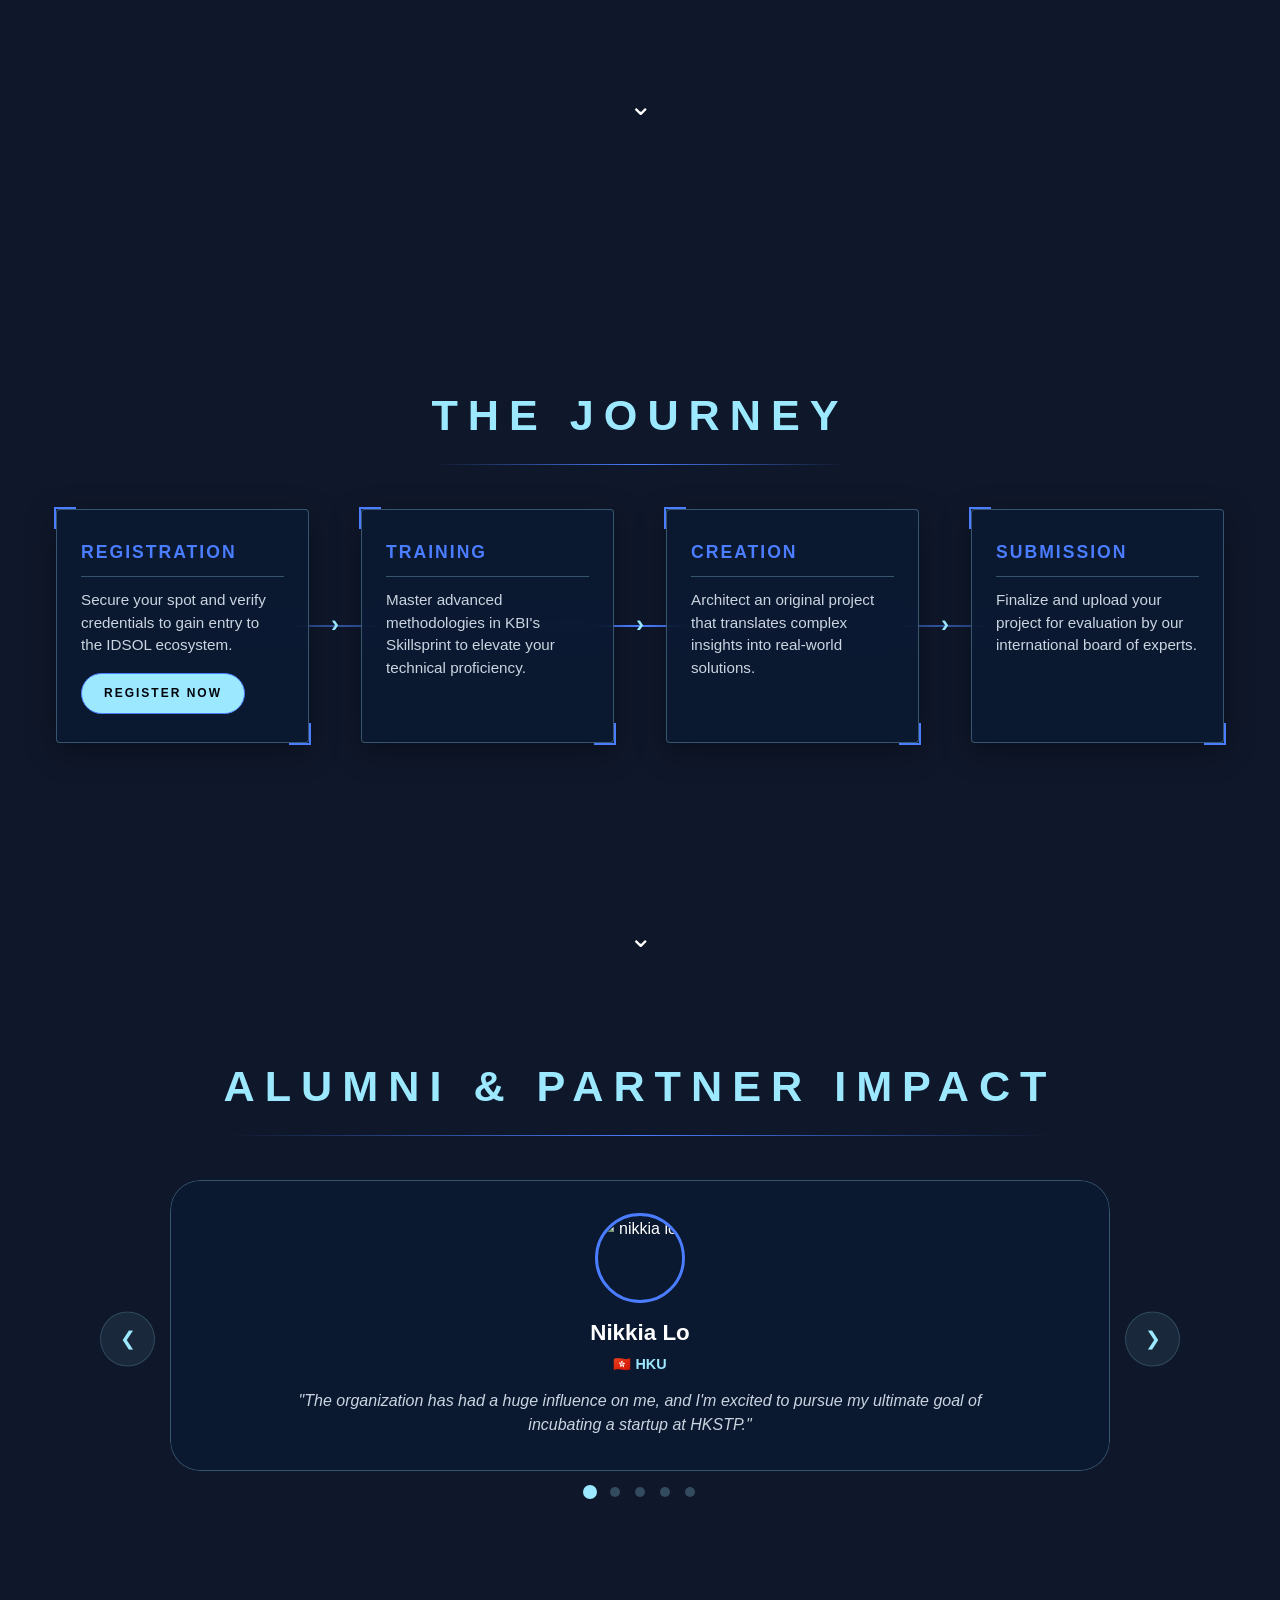
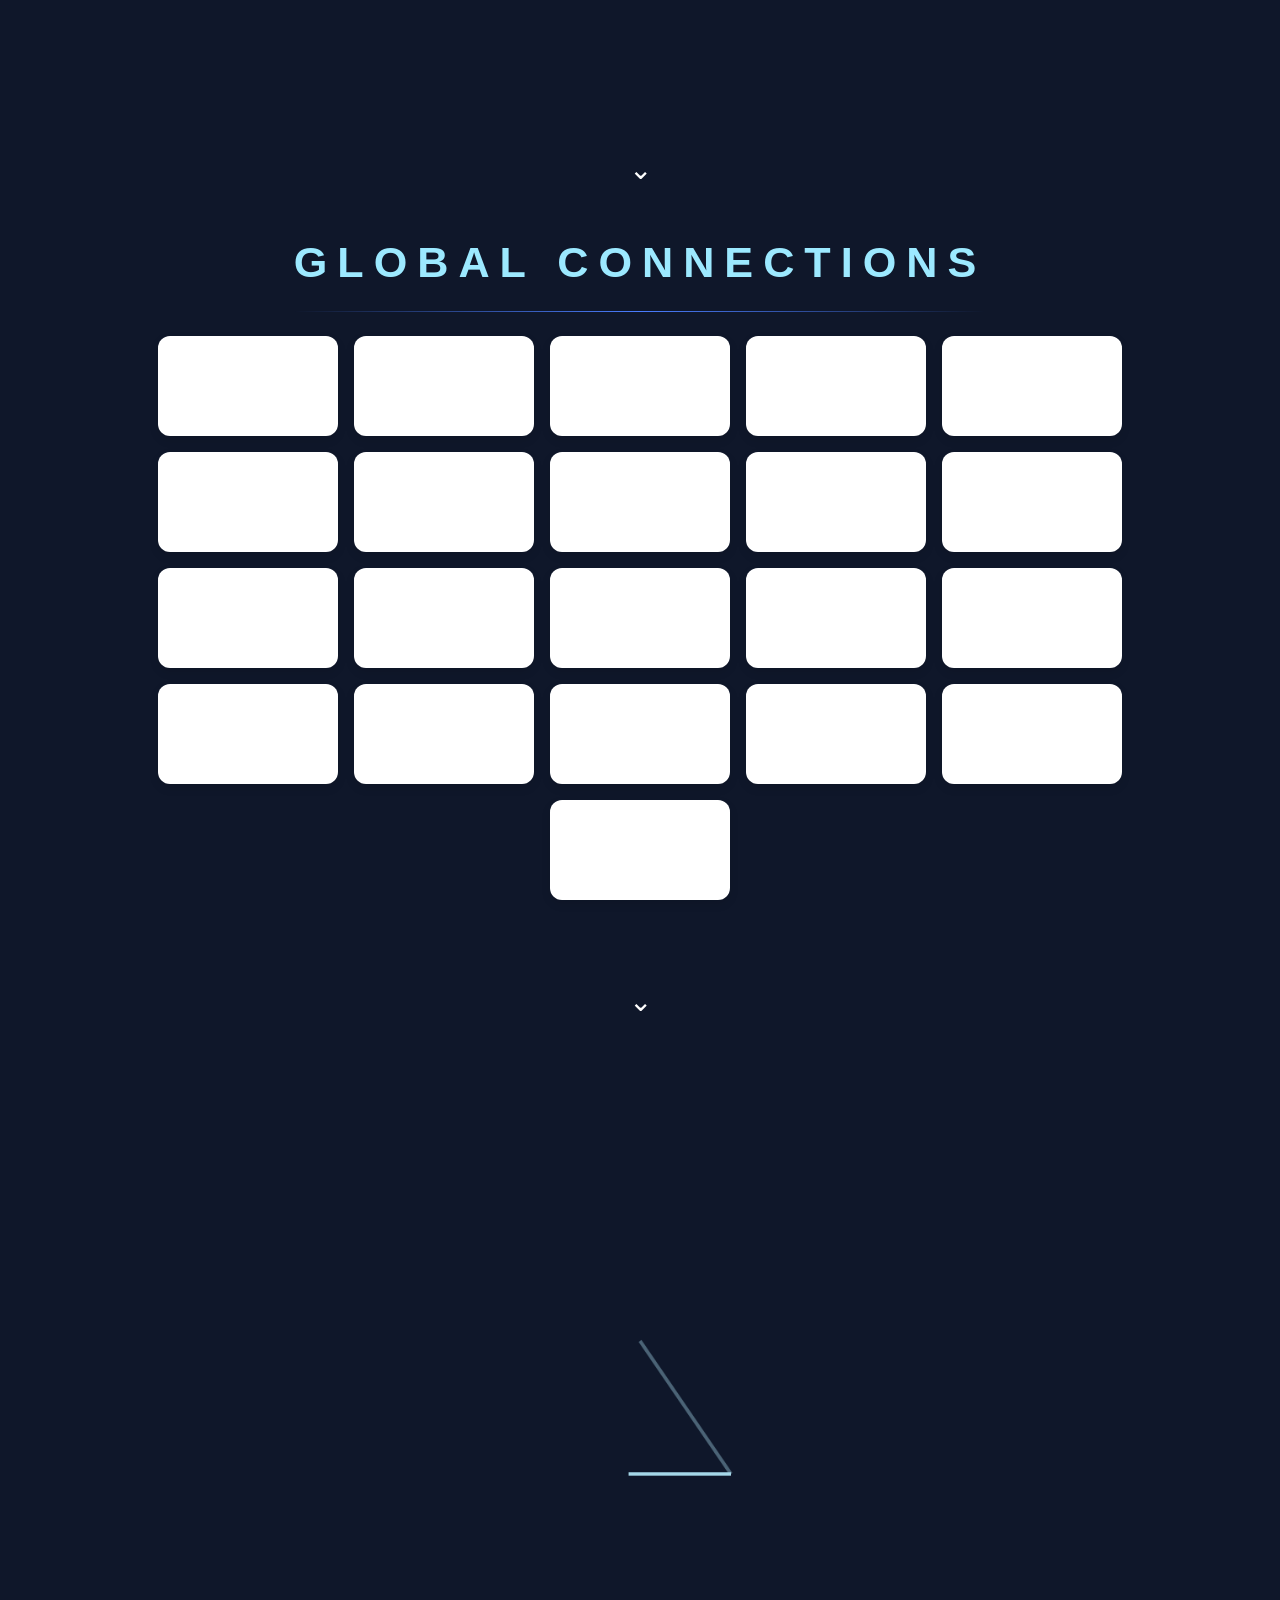
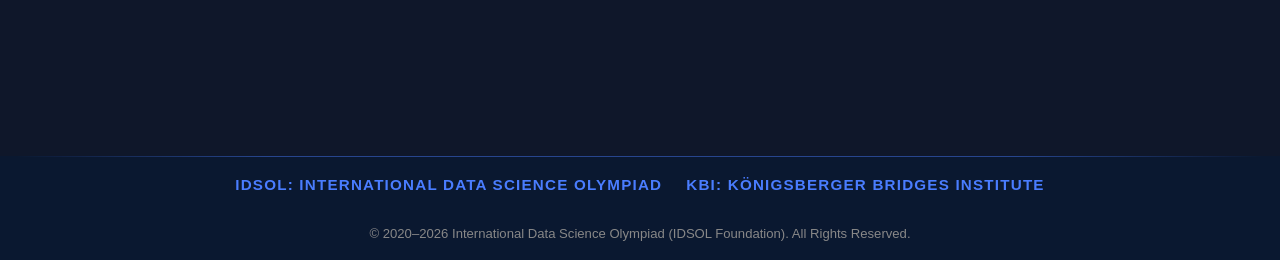
==== commit 4011813e: "Update registration" ====
--- a/index.html
+++ b/index.html
@@ -724,7 +724,7 @@
         <div class="brand-title">International Data Science Olympiad 2026</div>
     </div>
     <div class="reveal-header">
-        <div class="countdown-subheader">Registration Launch</div>
+        <div class="countdown-subheader">Early Bird Registration Deadline</div>
     </div>
     <div class="reveal-delayed">
         <div class="countdown-container">
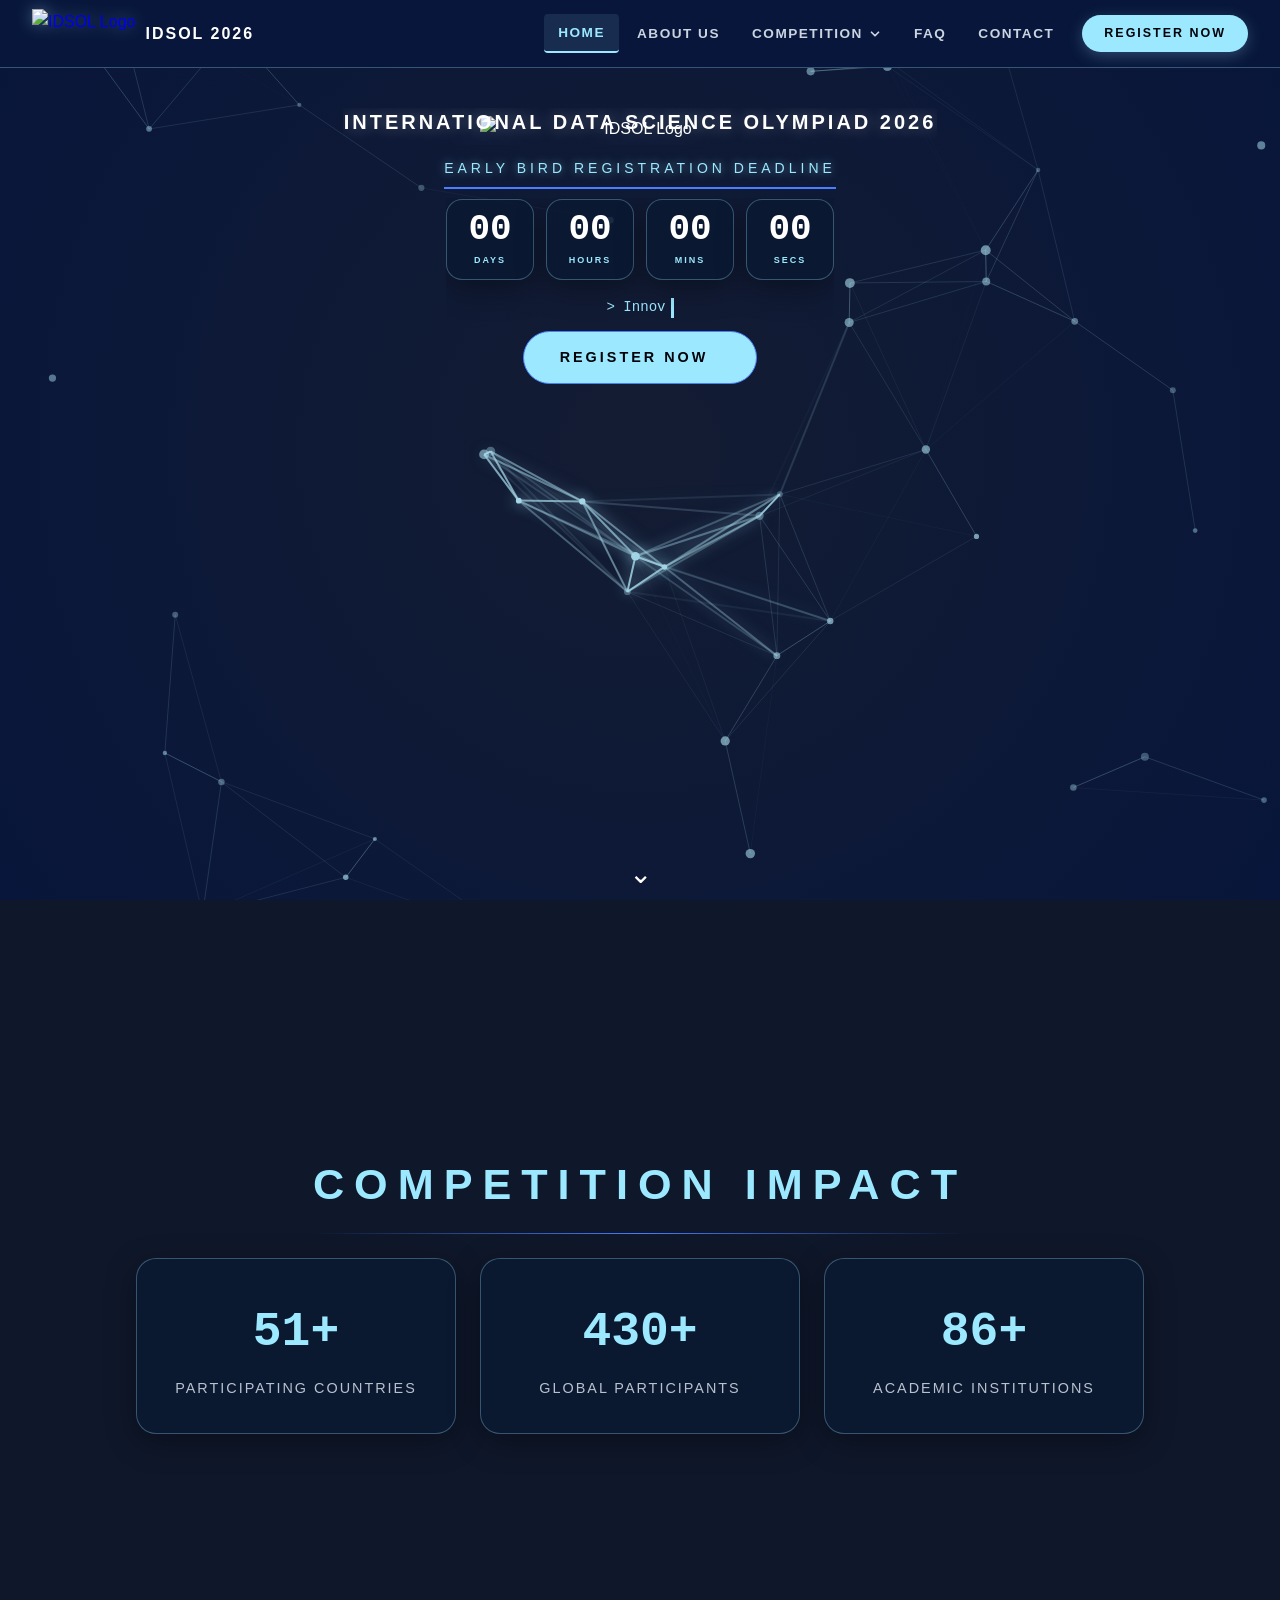
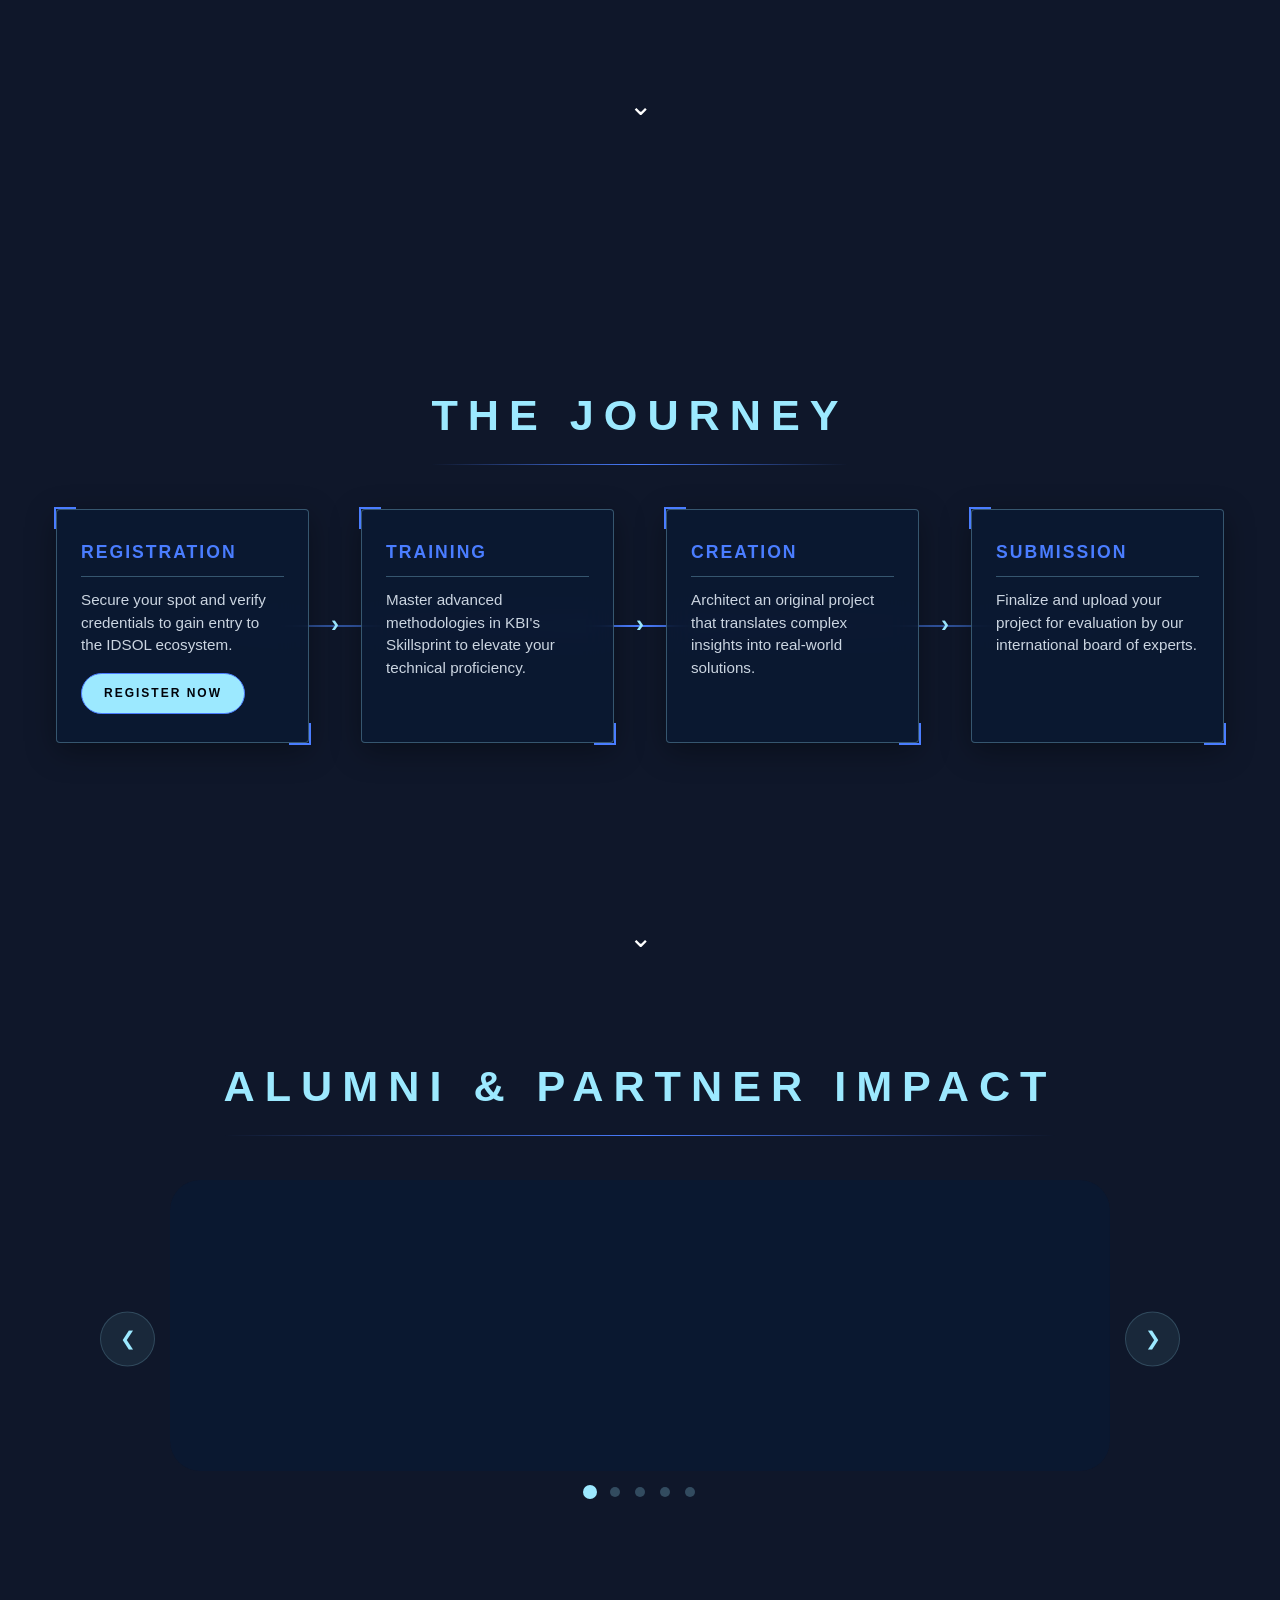
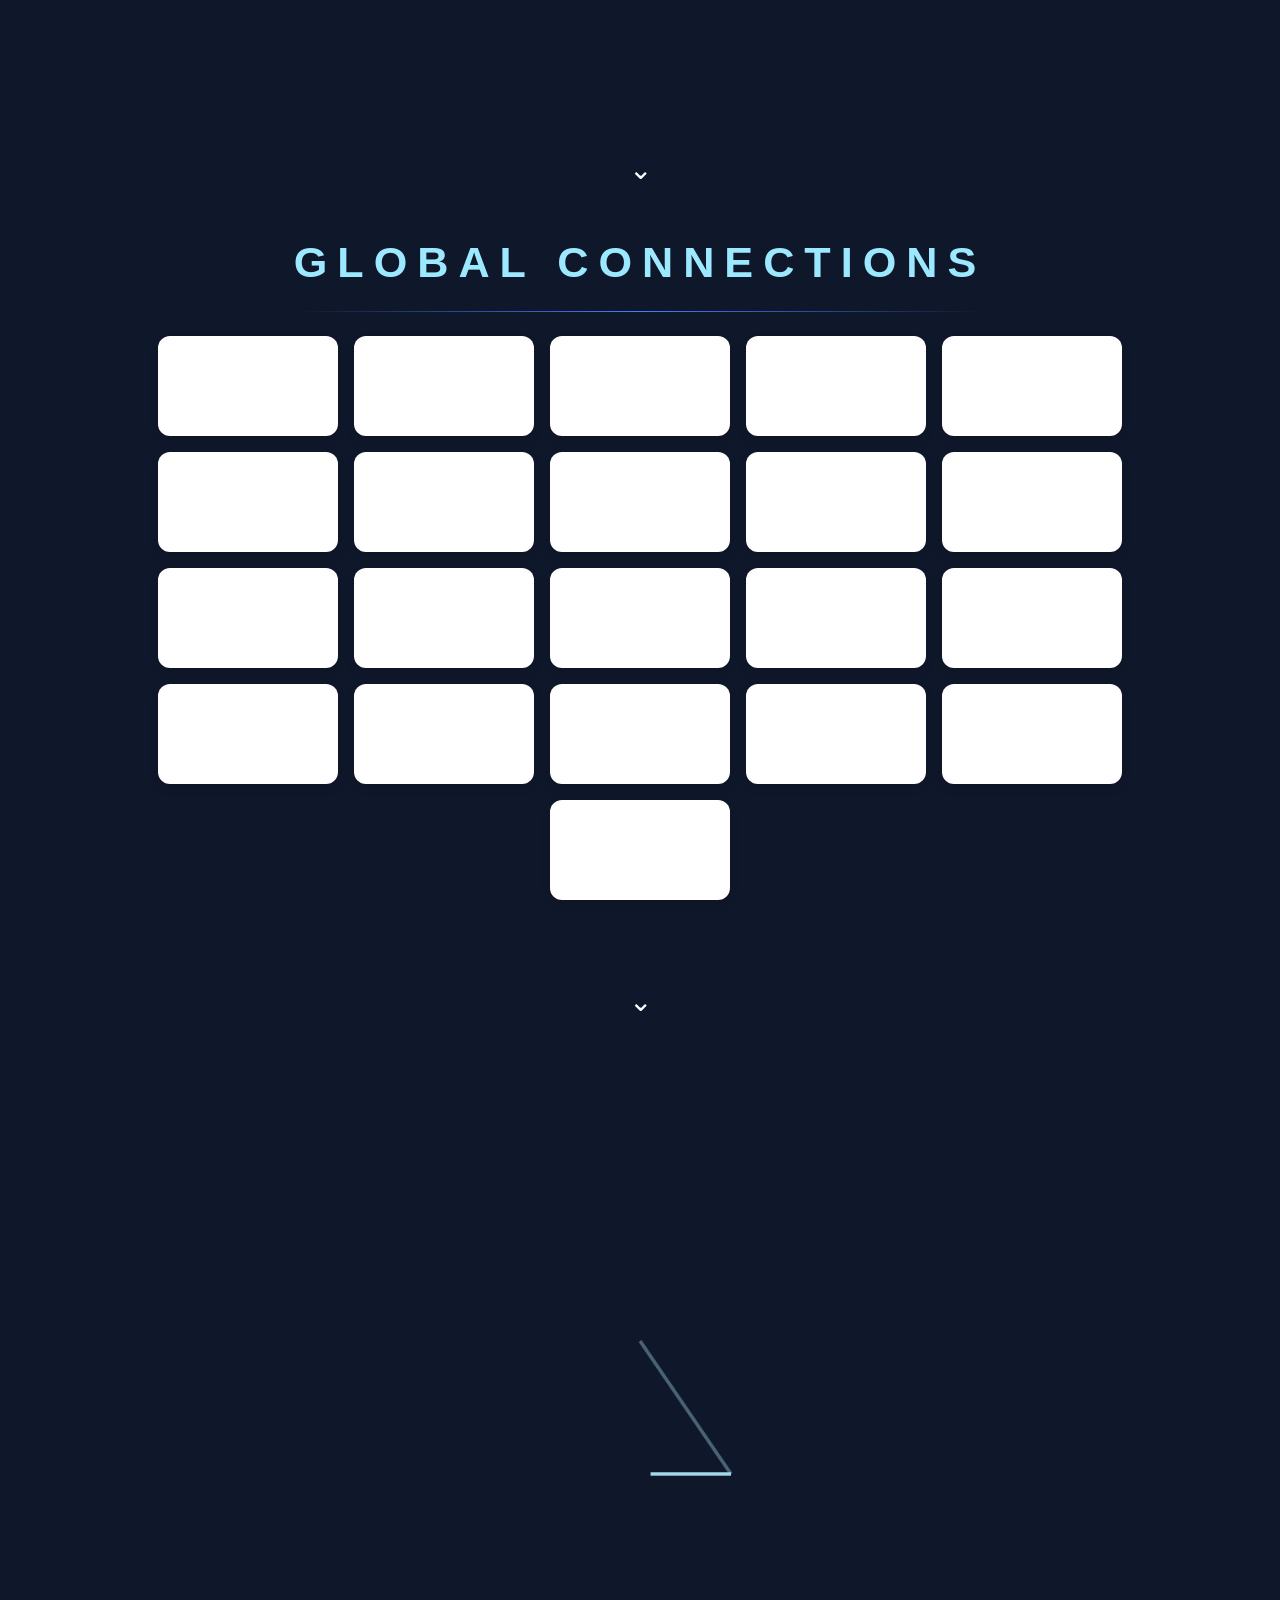
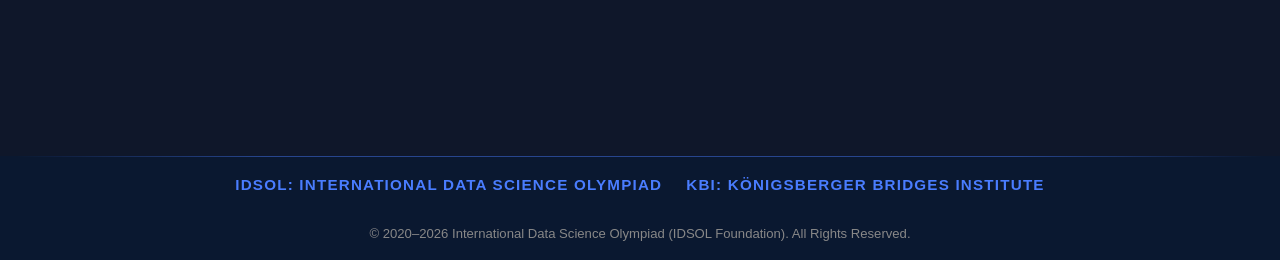
==== commit e3378c05: "Update index.html" ====
--- a/index.html
+++ b/index.html
@@ -890,7 +890,7 @@
 <script src="js/nav.js"></script>
 <script>
 /* Countdown */
-const target = new Date('2026-07-21T00:00:00');
+const target = new Date('2026-08-01T00:00:00');
 function updateCountdown() {
     const now = new Date();
     const diff = target - now;
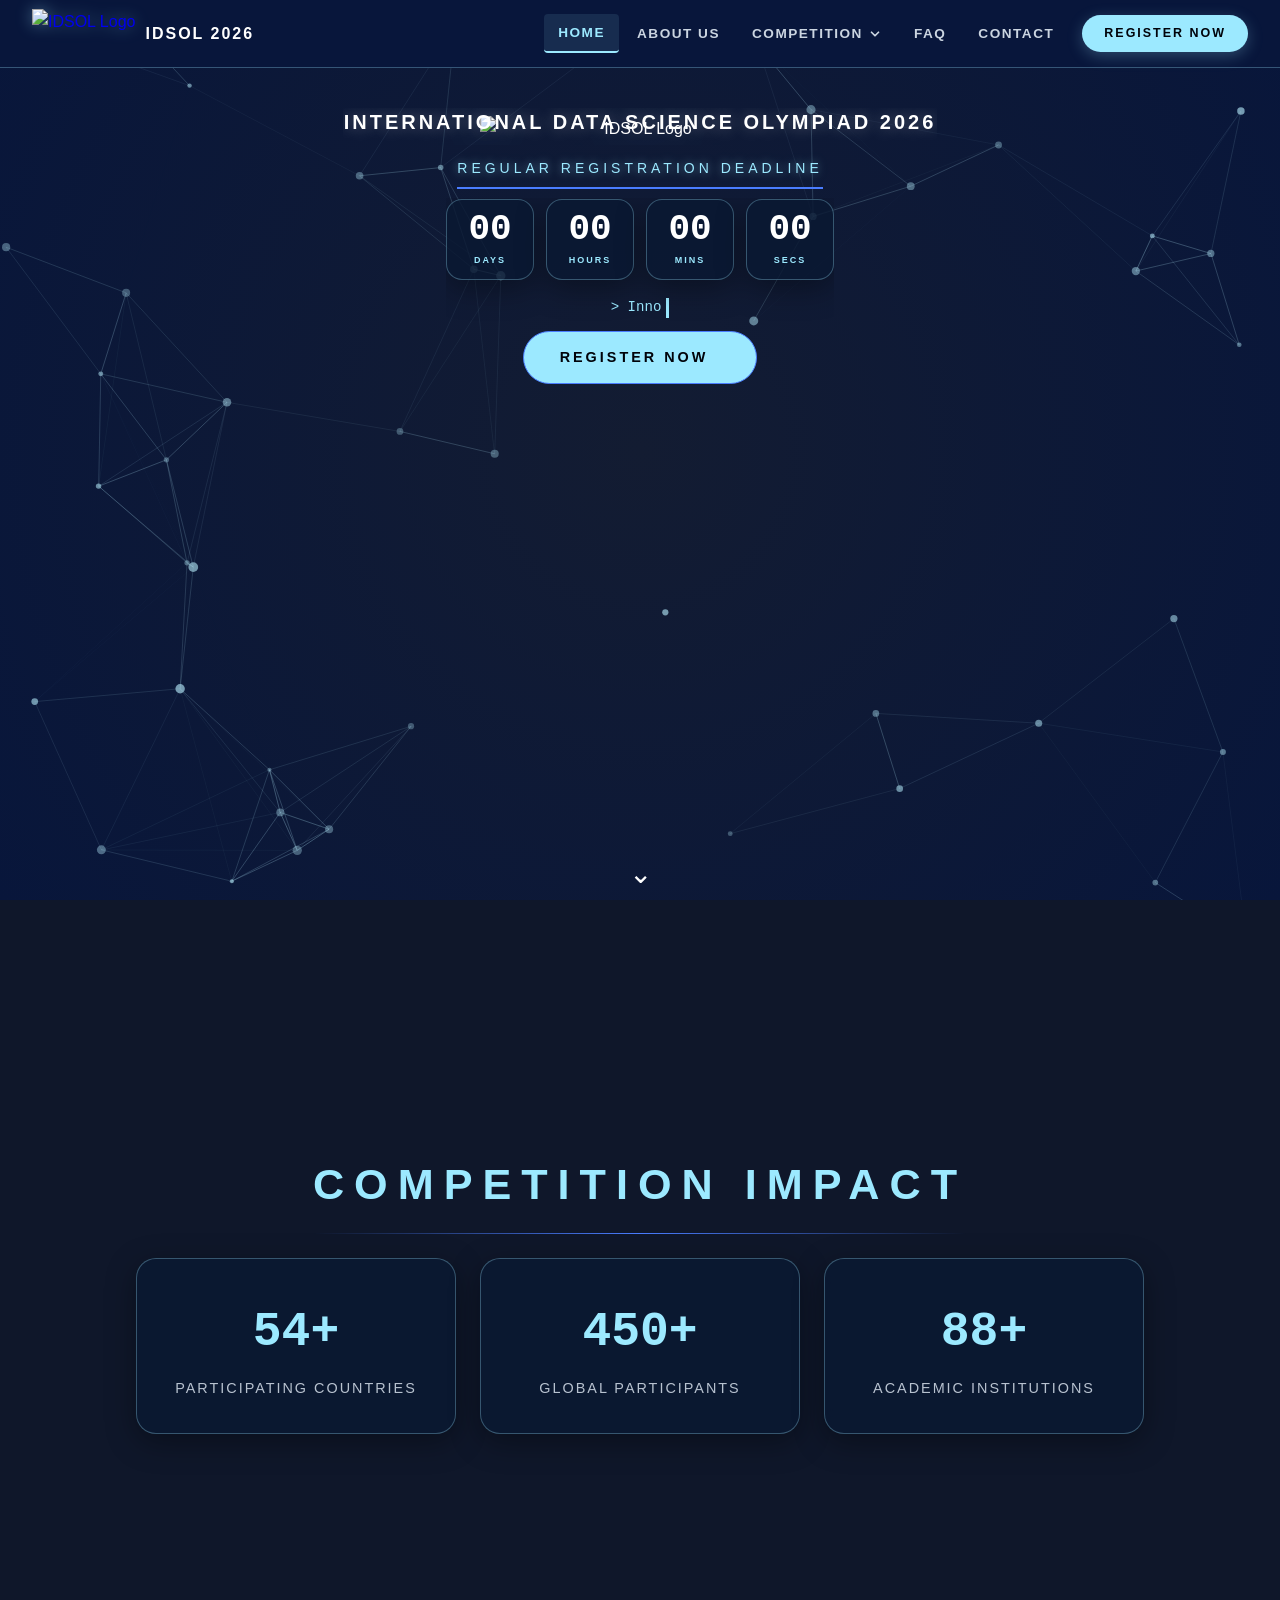
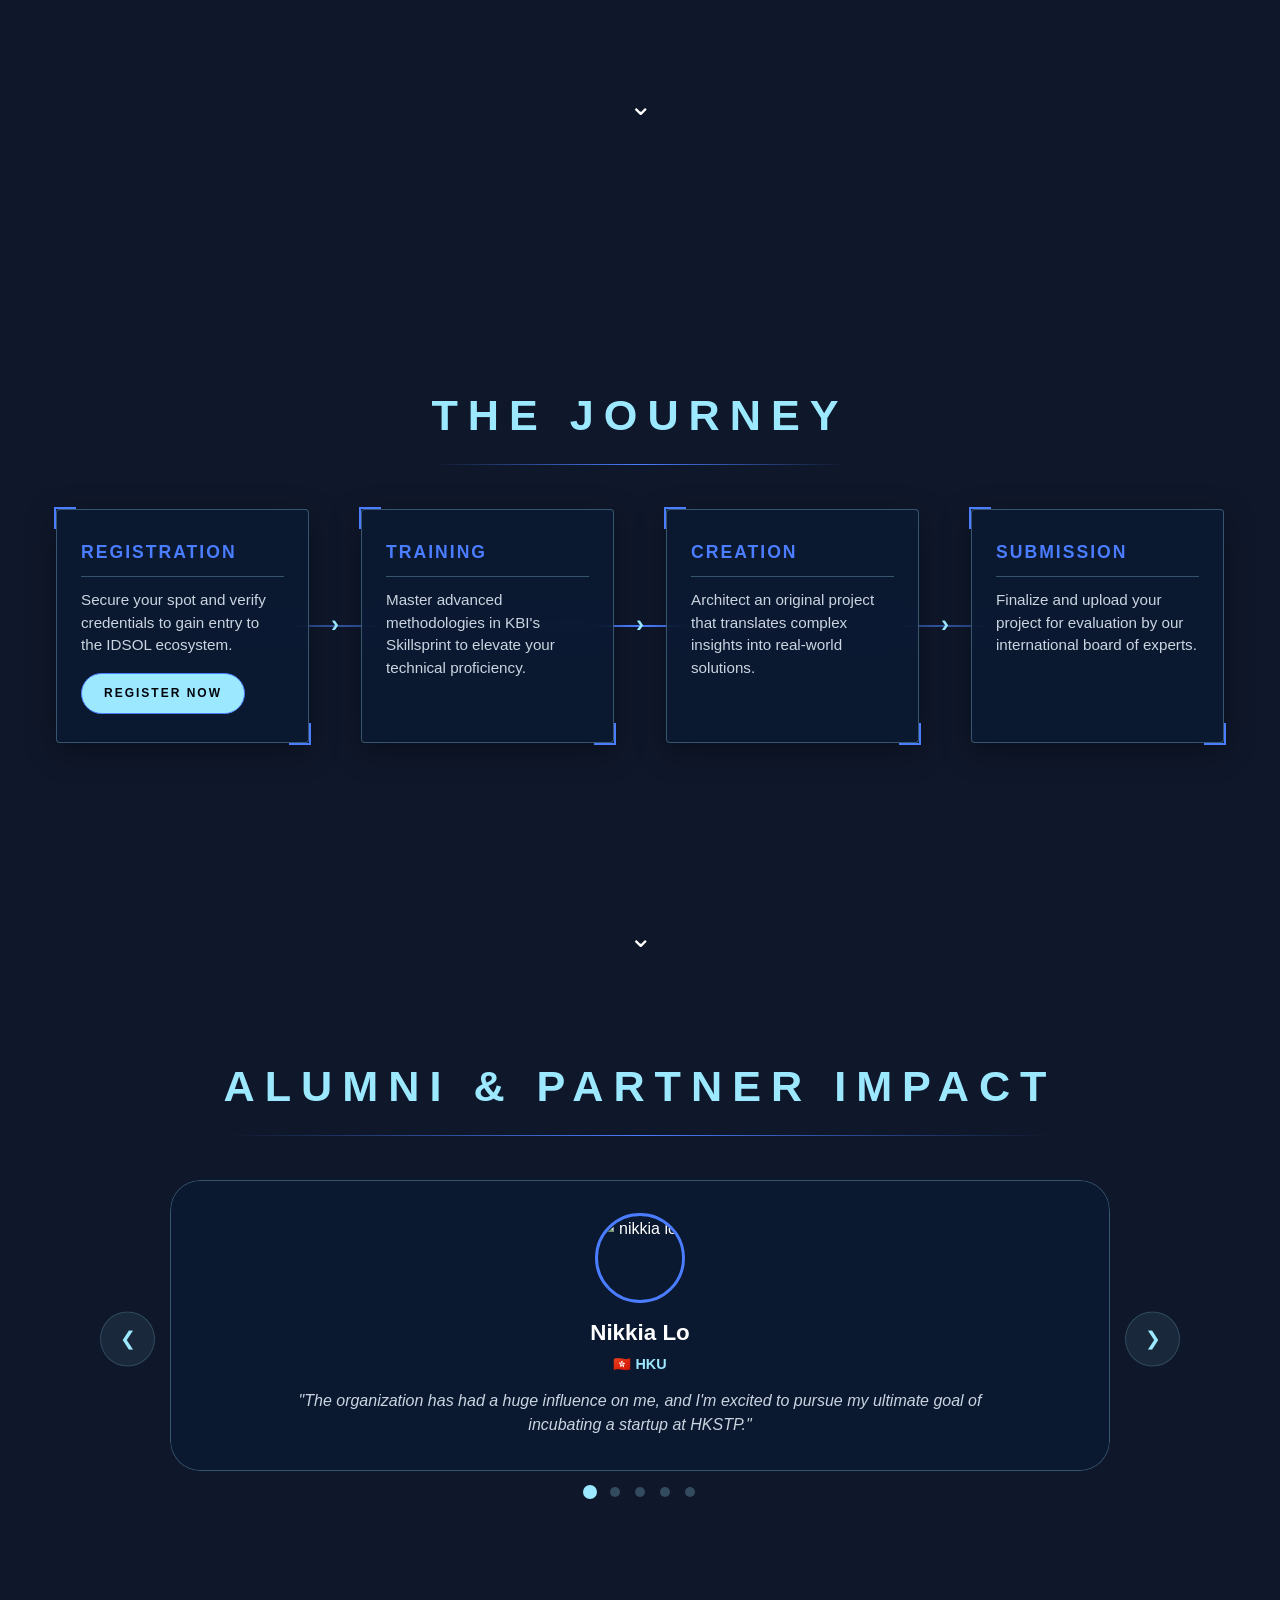
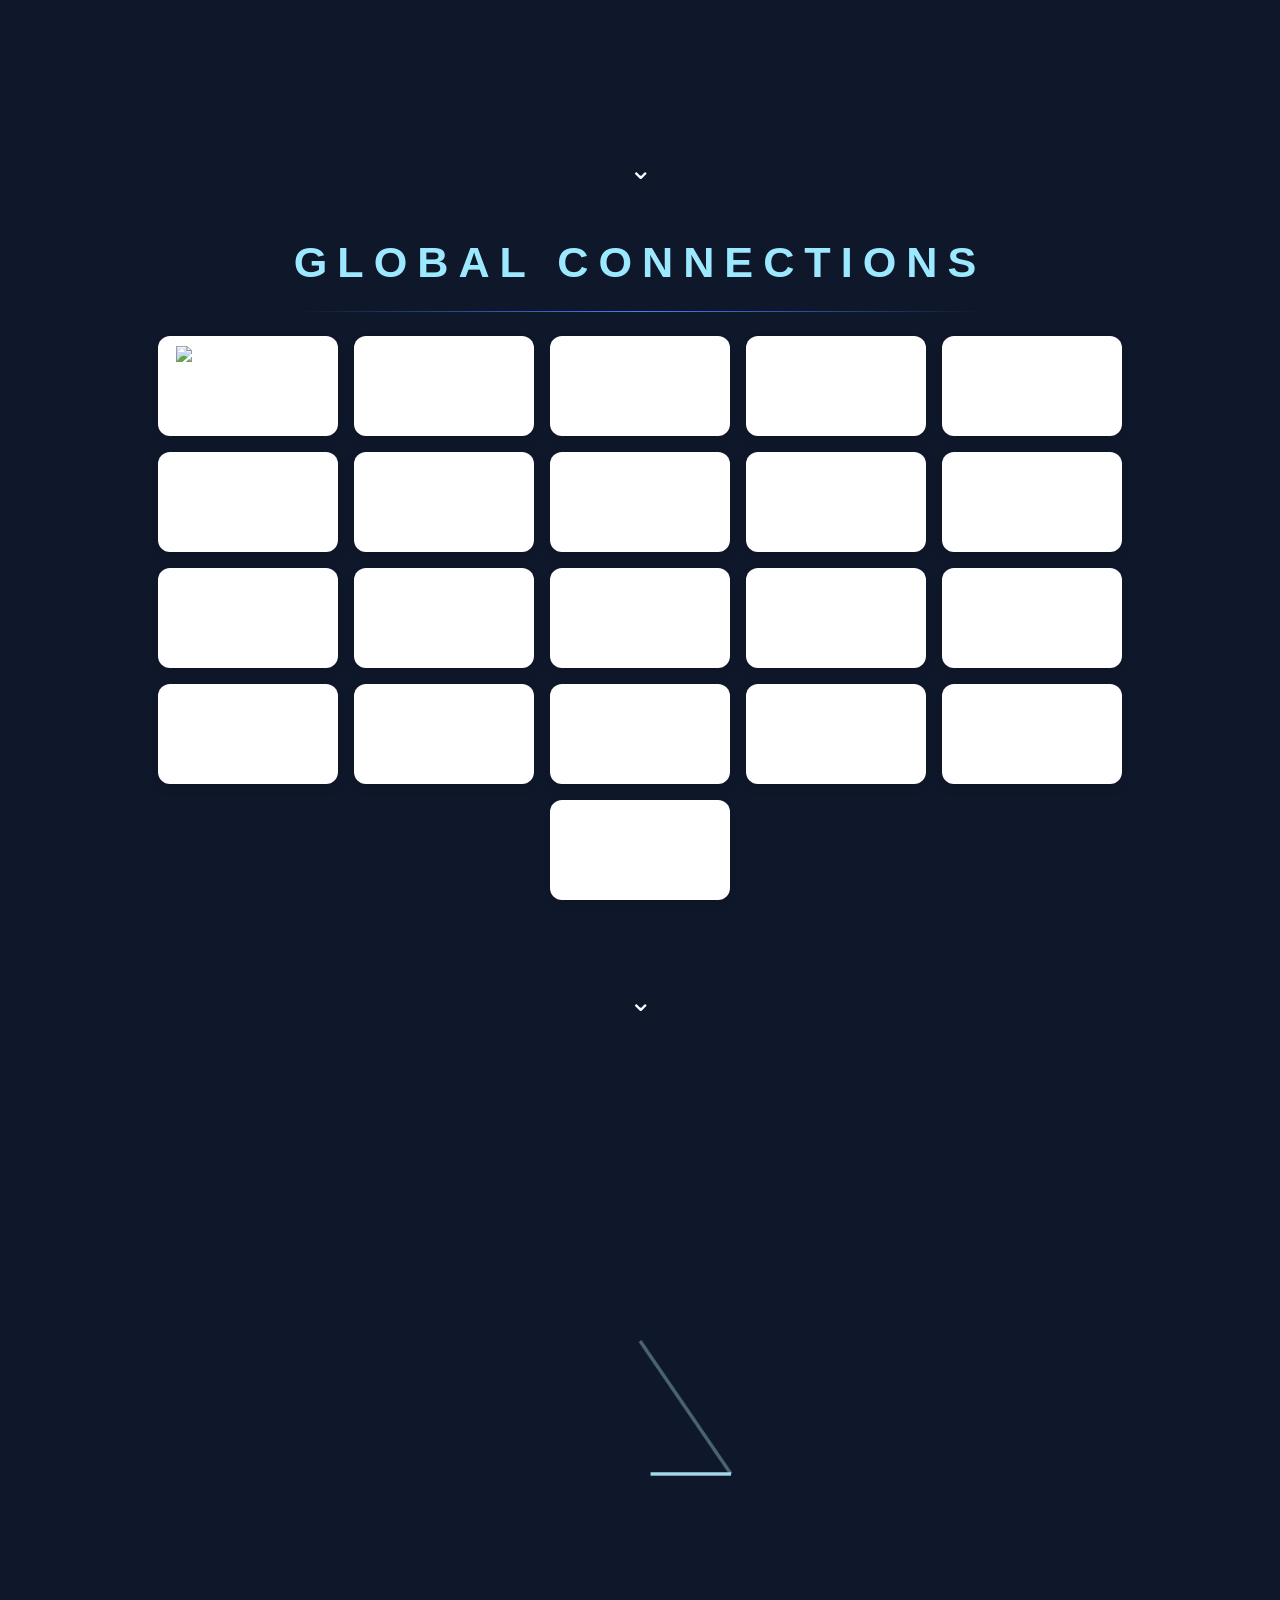
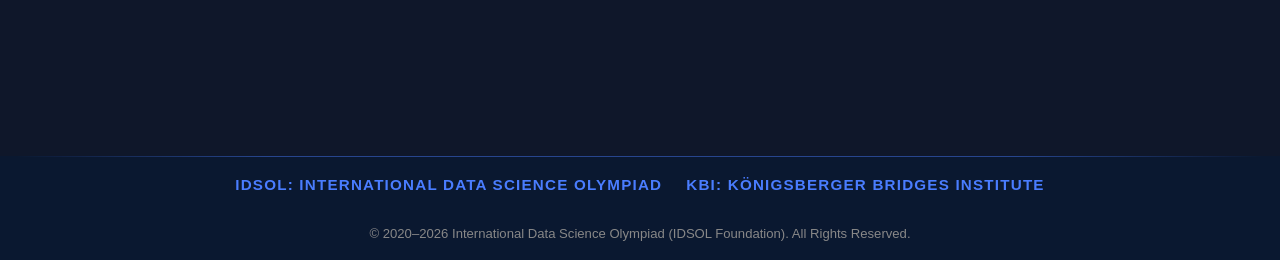
==== commit 62bce918: "Update index.html" ====
--- a/index.html
+++ b/index.html
@@ -724,7 +724,7 @@
         <div class="brand-title">International Data Science Olympiad 2026</div>
     </div>
     <div class="reveal-header">
-        <div class="countdown-subheader">Early Bird Registration Deadline</div>
+        <div class="countdown-subheader">Regular Registration Deadline</div>
     </div>
     <div class="reveal-delayed">
         <div class="countdown-container">
@@ -890,7 +890,7 @@
 <script src="js/nav.js"></script>
 <script>
 /* Countdown */
-const target = new Date('2026-08-01T00:00:00');
+const target = new Date('2026-08-15T00:00:00');
 function updateCountdown() {
     const now = new Date();
     const diff = target - now;
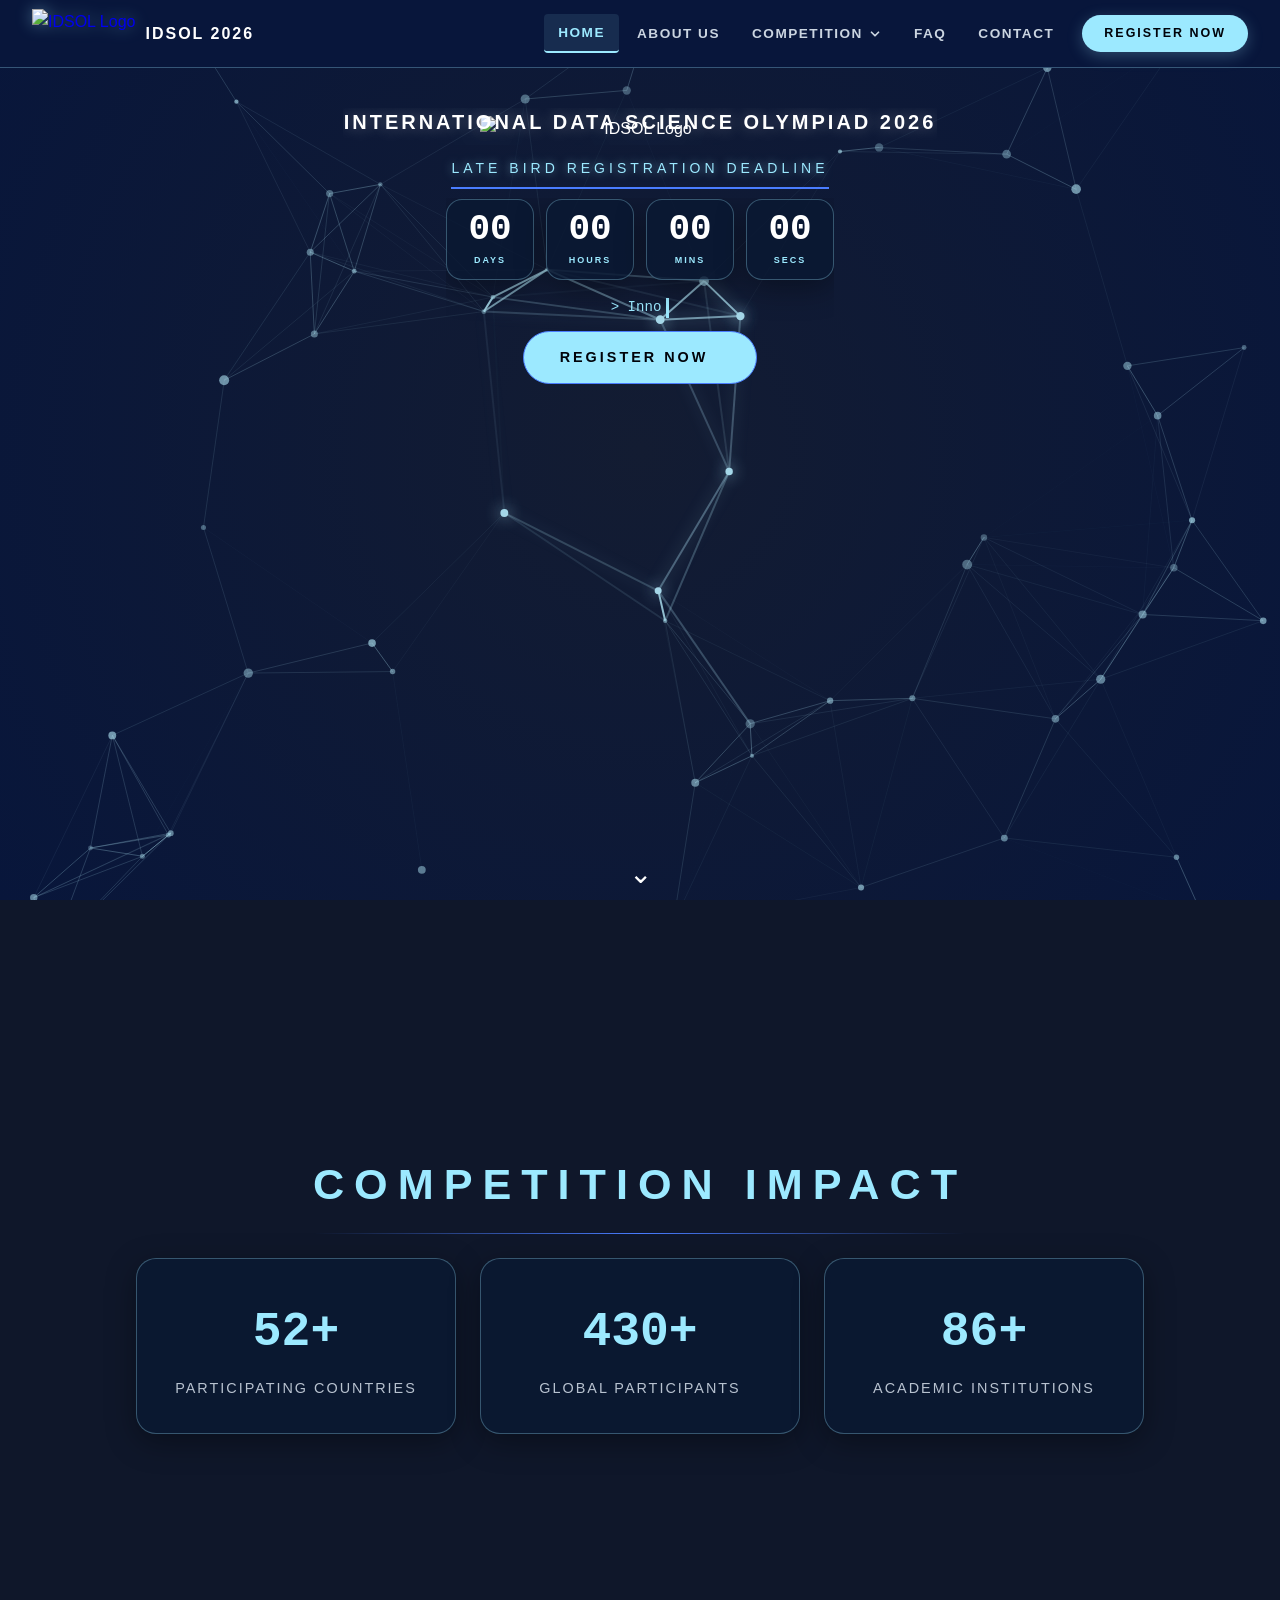
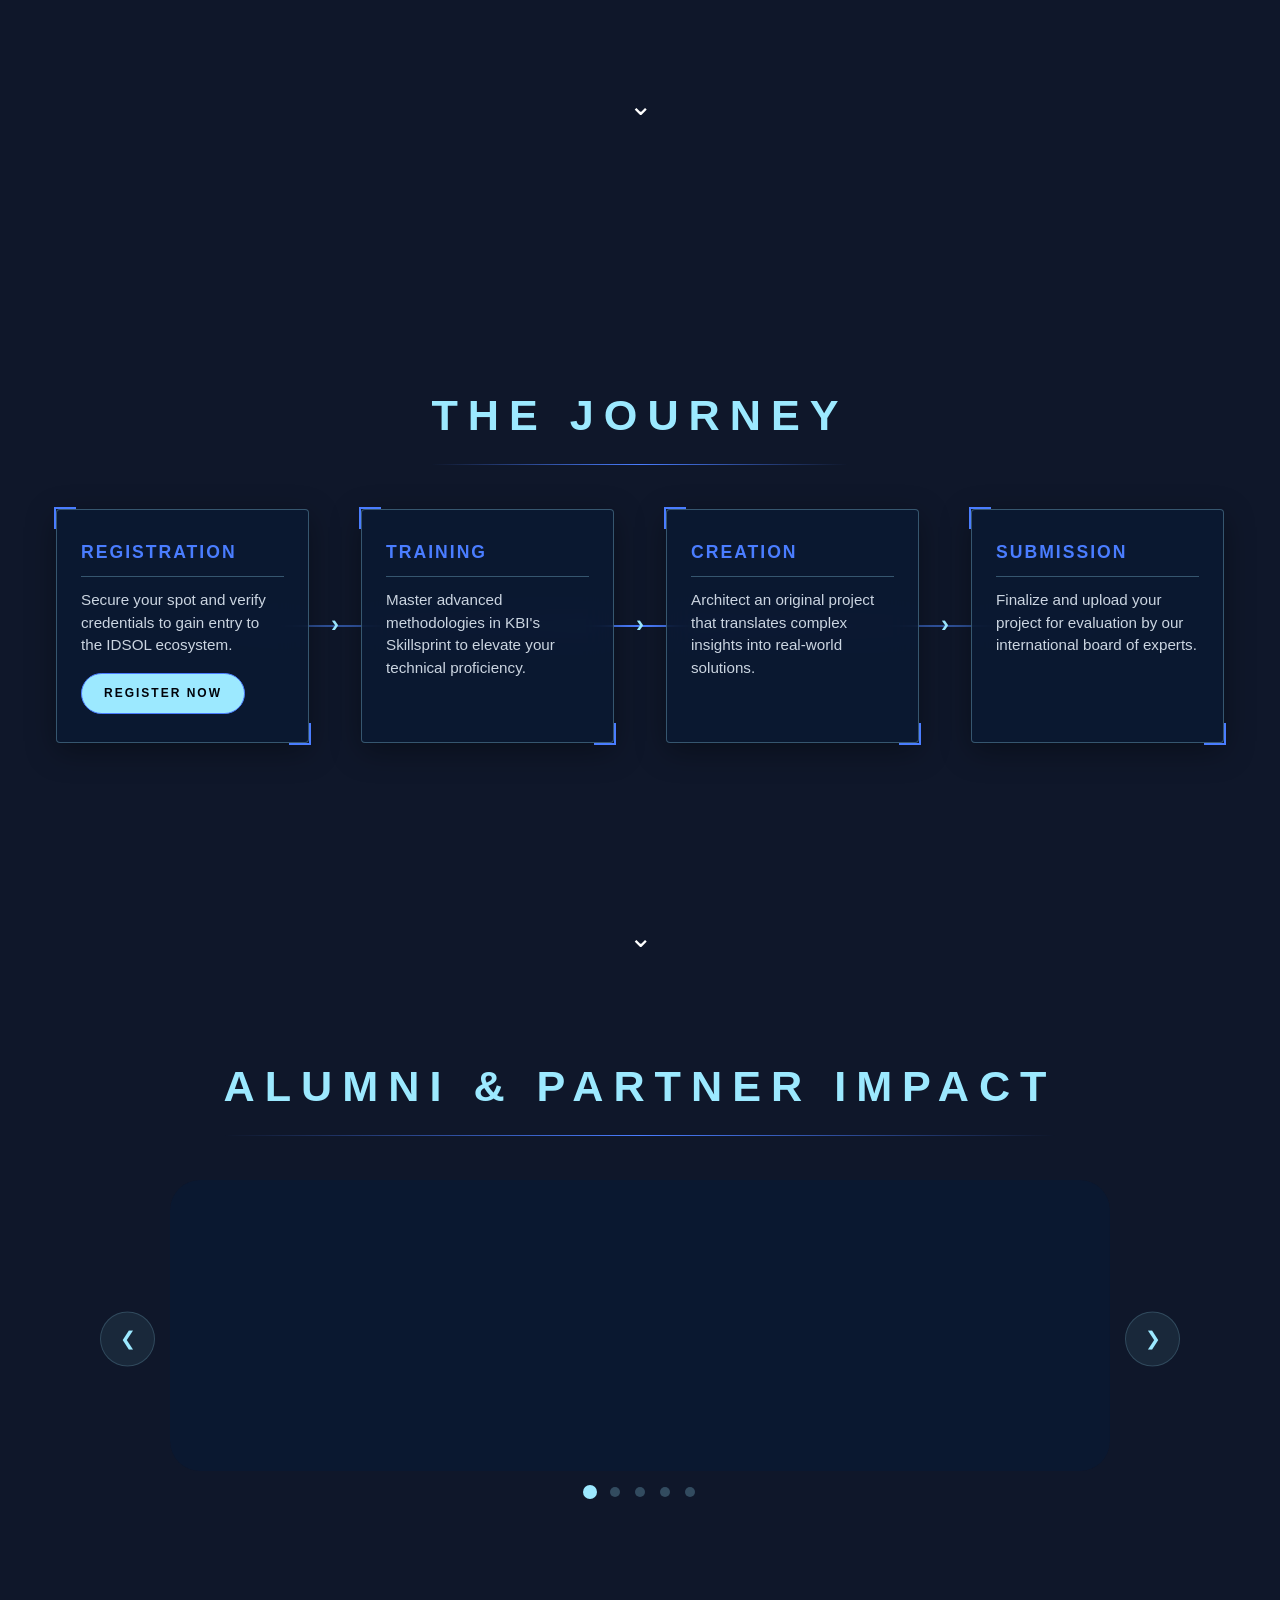
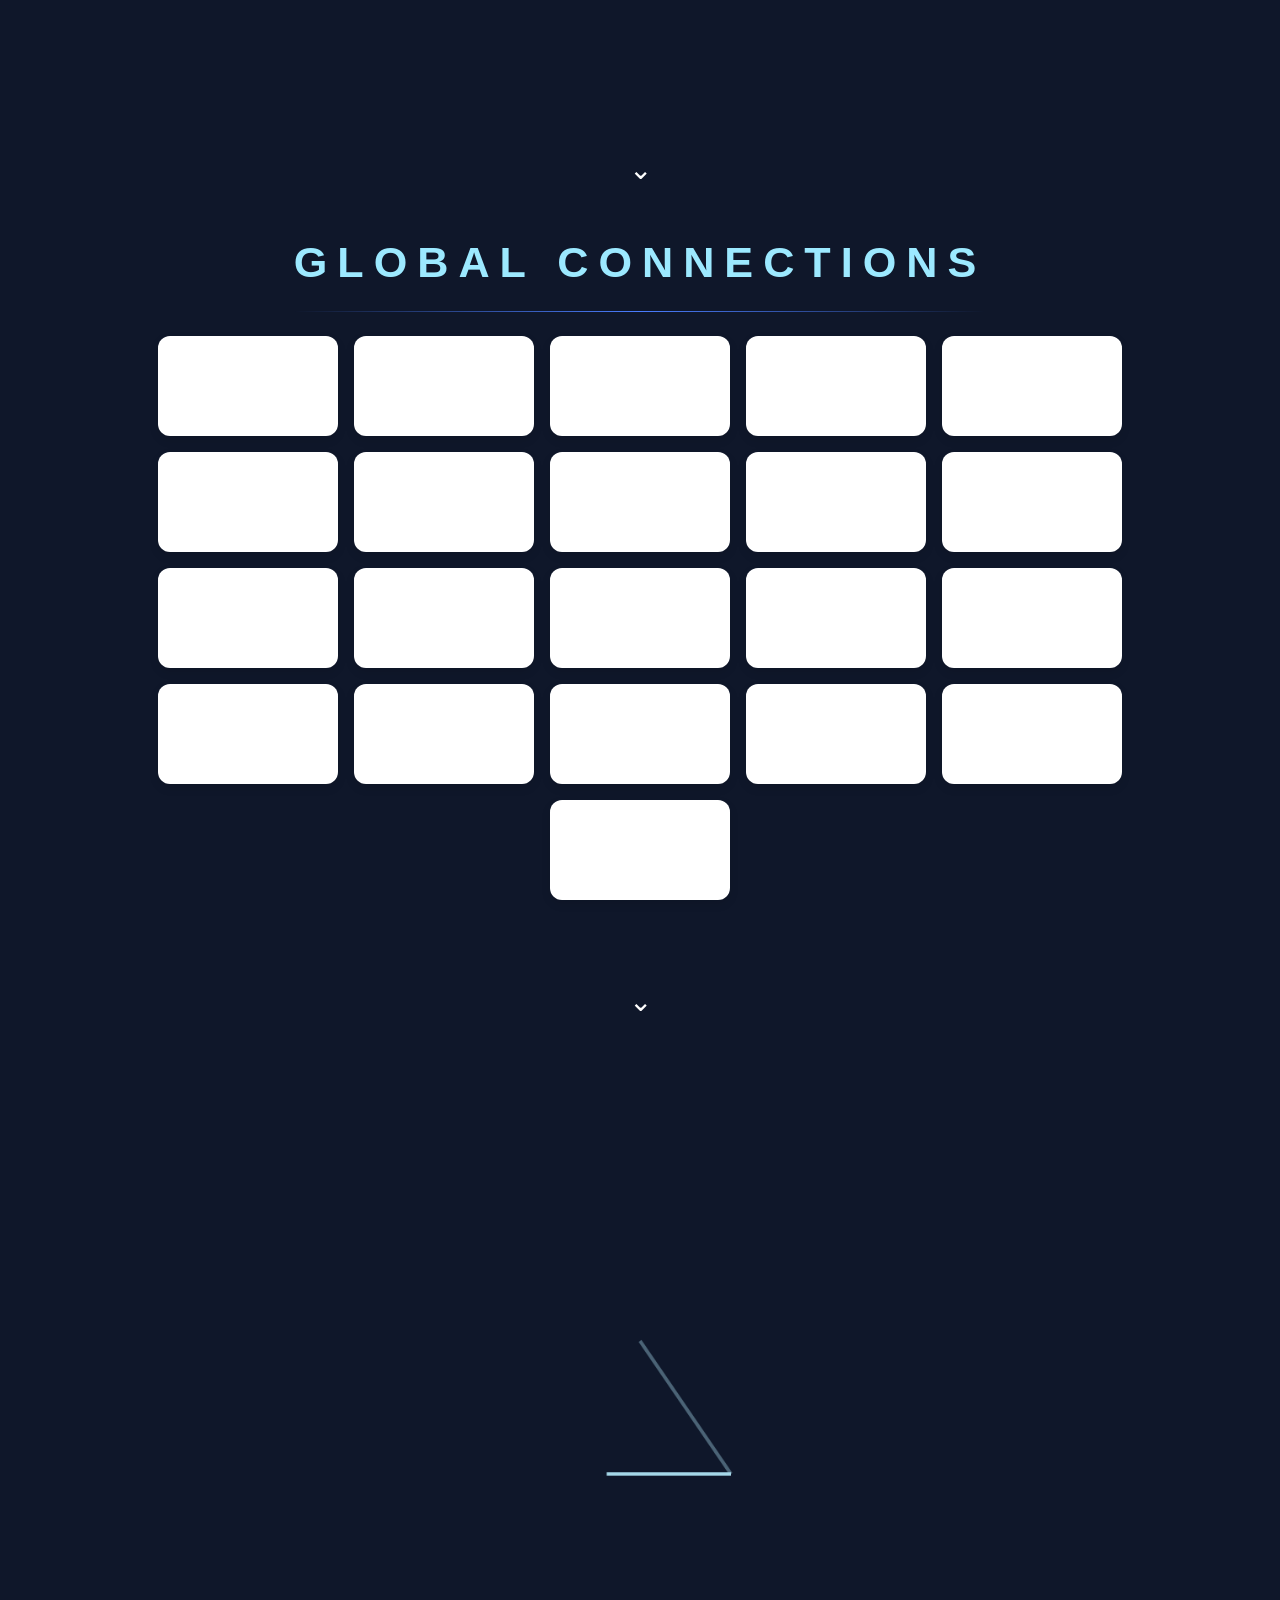
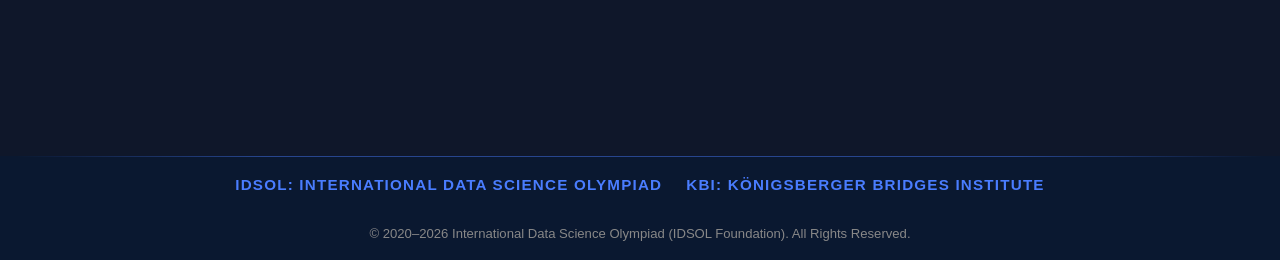
==== commit 2e0d928c: "Countdown script" ====
--- a/index.html
+++ b/index.html
@@ -724,7 +724,7 @@
         <div class="brand-title">International Data Science Olympiad 2026</div>
     </div>
     <div class="reveal-header">
-        <div class="countdown-subheader">Regular Registration Deadline</div>
+        <div class="countdown-subheader">Registration Deadline</div>
     </div>
     <div class="reveal-delayed">
         <div class="countdown-container">
@@ -888,31 +888,8 @@
 <!-- Scripts -->
 <script src="js/bg-canvas-home.js"></script>
 <script src="js/nav.js"></script>
+<script src="js/countdown.js"></script>
 <script>
-/* Countdown */
-const target = new Date('2026-08-15T00:00:00');
-function updateCountdown() {
-    const now = new Date();
-    const diff = target - now;
-    if (diff <= 0) {
-        document.getElementById('days').textContent = '00';
-        document.getElementById('hours').textContent = '00';
-        document.getElementById('minutes').textContent = '00';
-        document.getElementById('seconds').textContent = '00';
-        return;
-    }
-    const d = Math.floor(diff / 86400000);
-    const h = Math.floor((diff % 86400000) / 3600000);
-    const m = Math.floor((diff % 3600000) / 60000);
-    const s = Math.floor((diff % 60000) / 1000);
-    document.getElementById('days').textContent = String(d).padStart(2, '0');
-    document.getElementById('hours').textContent = String(h).padStart(2, '0');
-    document.getElementById('minutes').textContent = String(m).padStart(2, '0');
-    document.getElementById('seconds').textContent = String(s).padStart(2, '0');
-}
-updateCountdown();
-setInterval(updateCountdown, 1000);
-
 /* Typed text */
 const lines = [
     'Innovating with Data Science...',
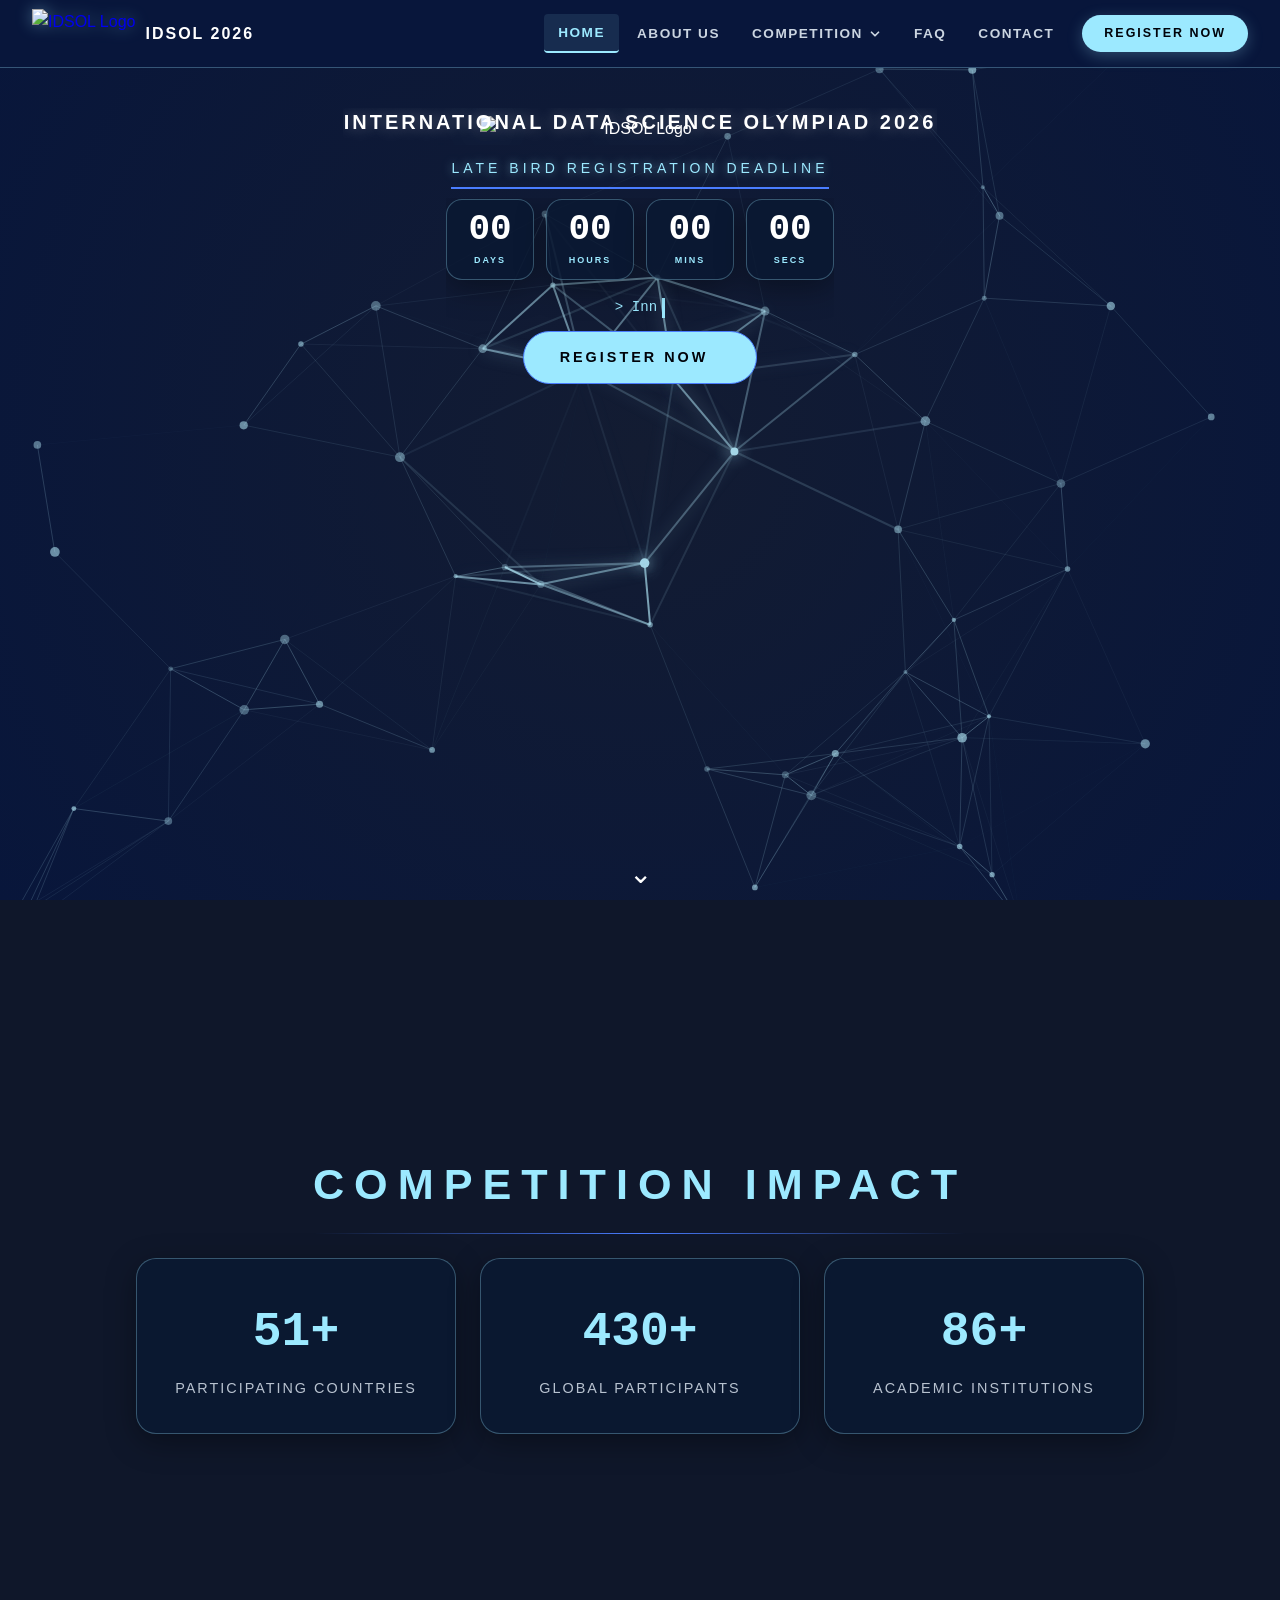
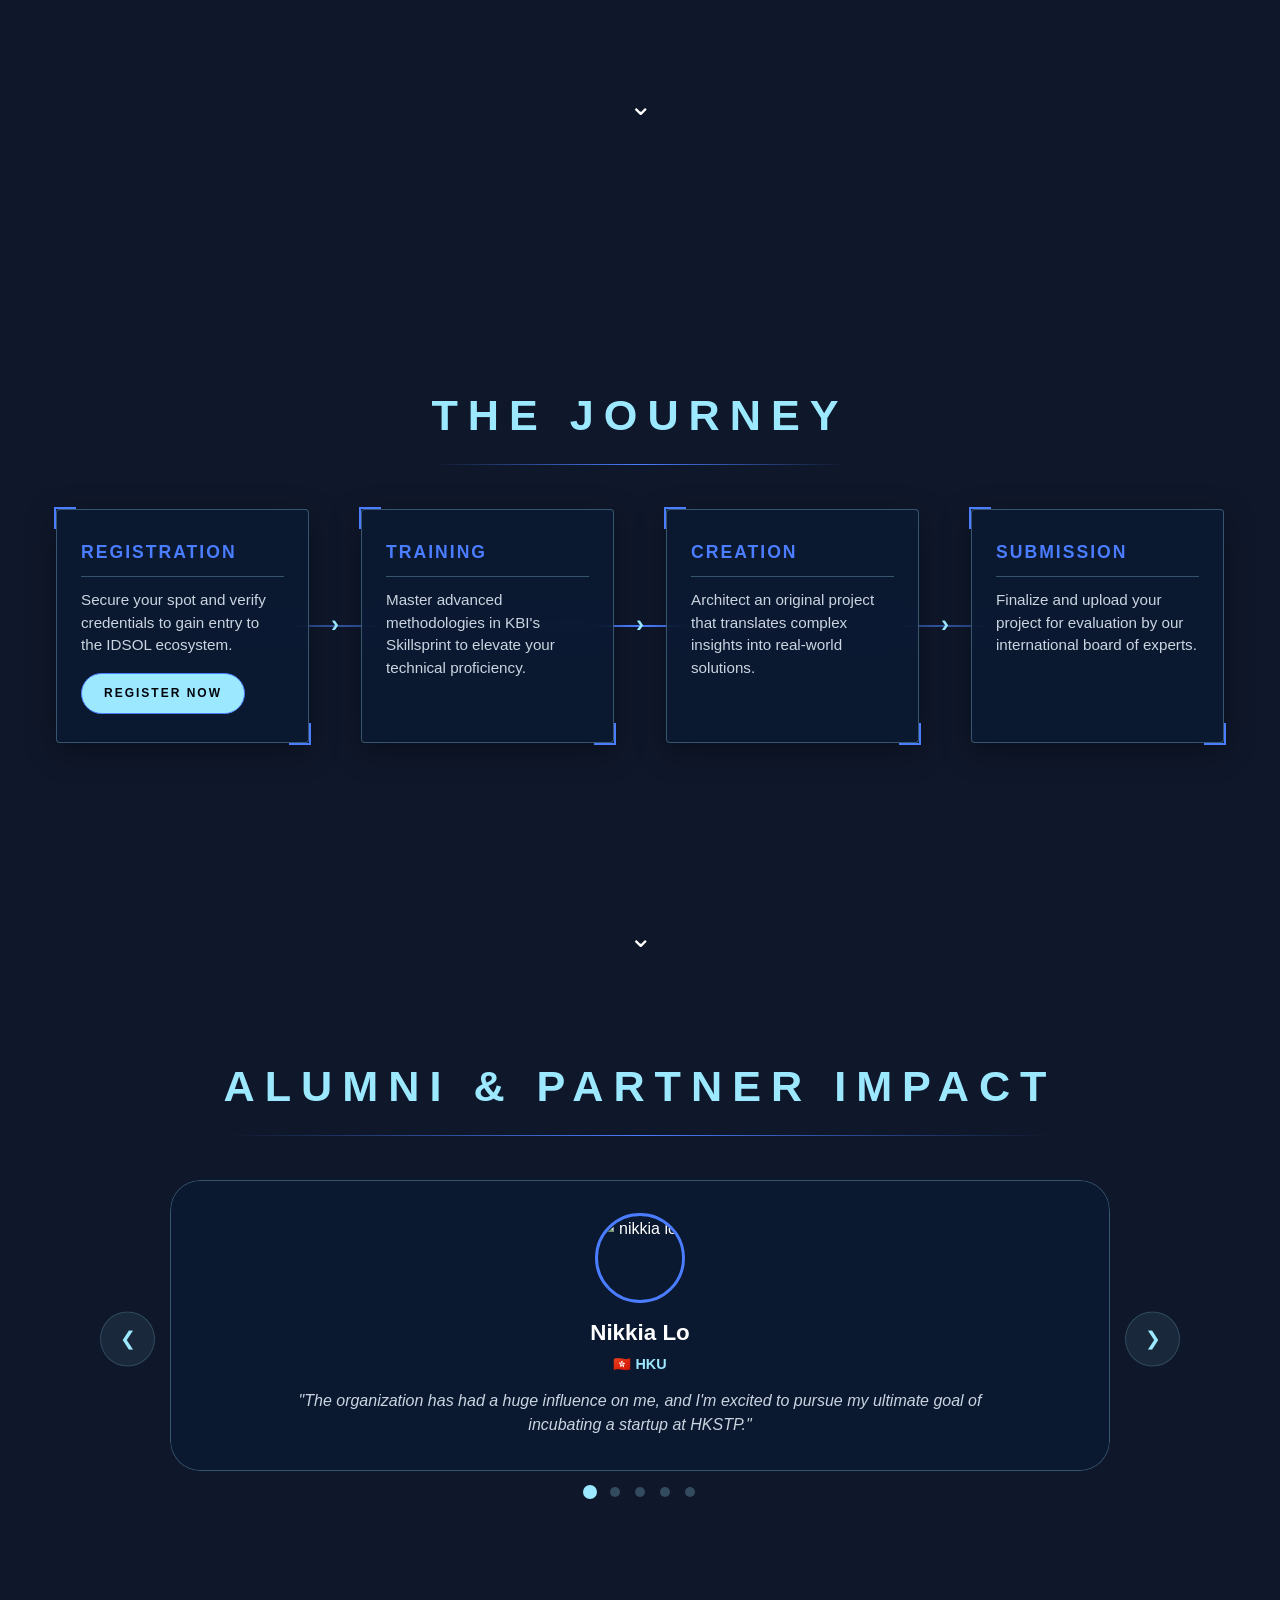
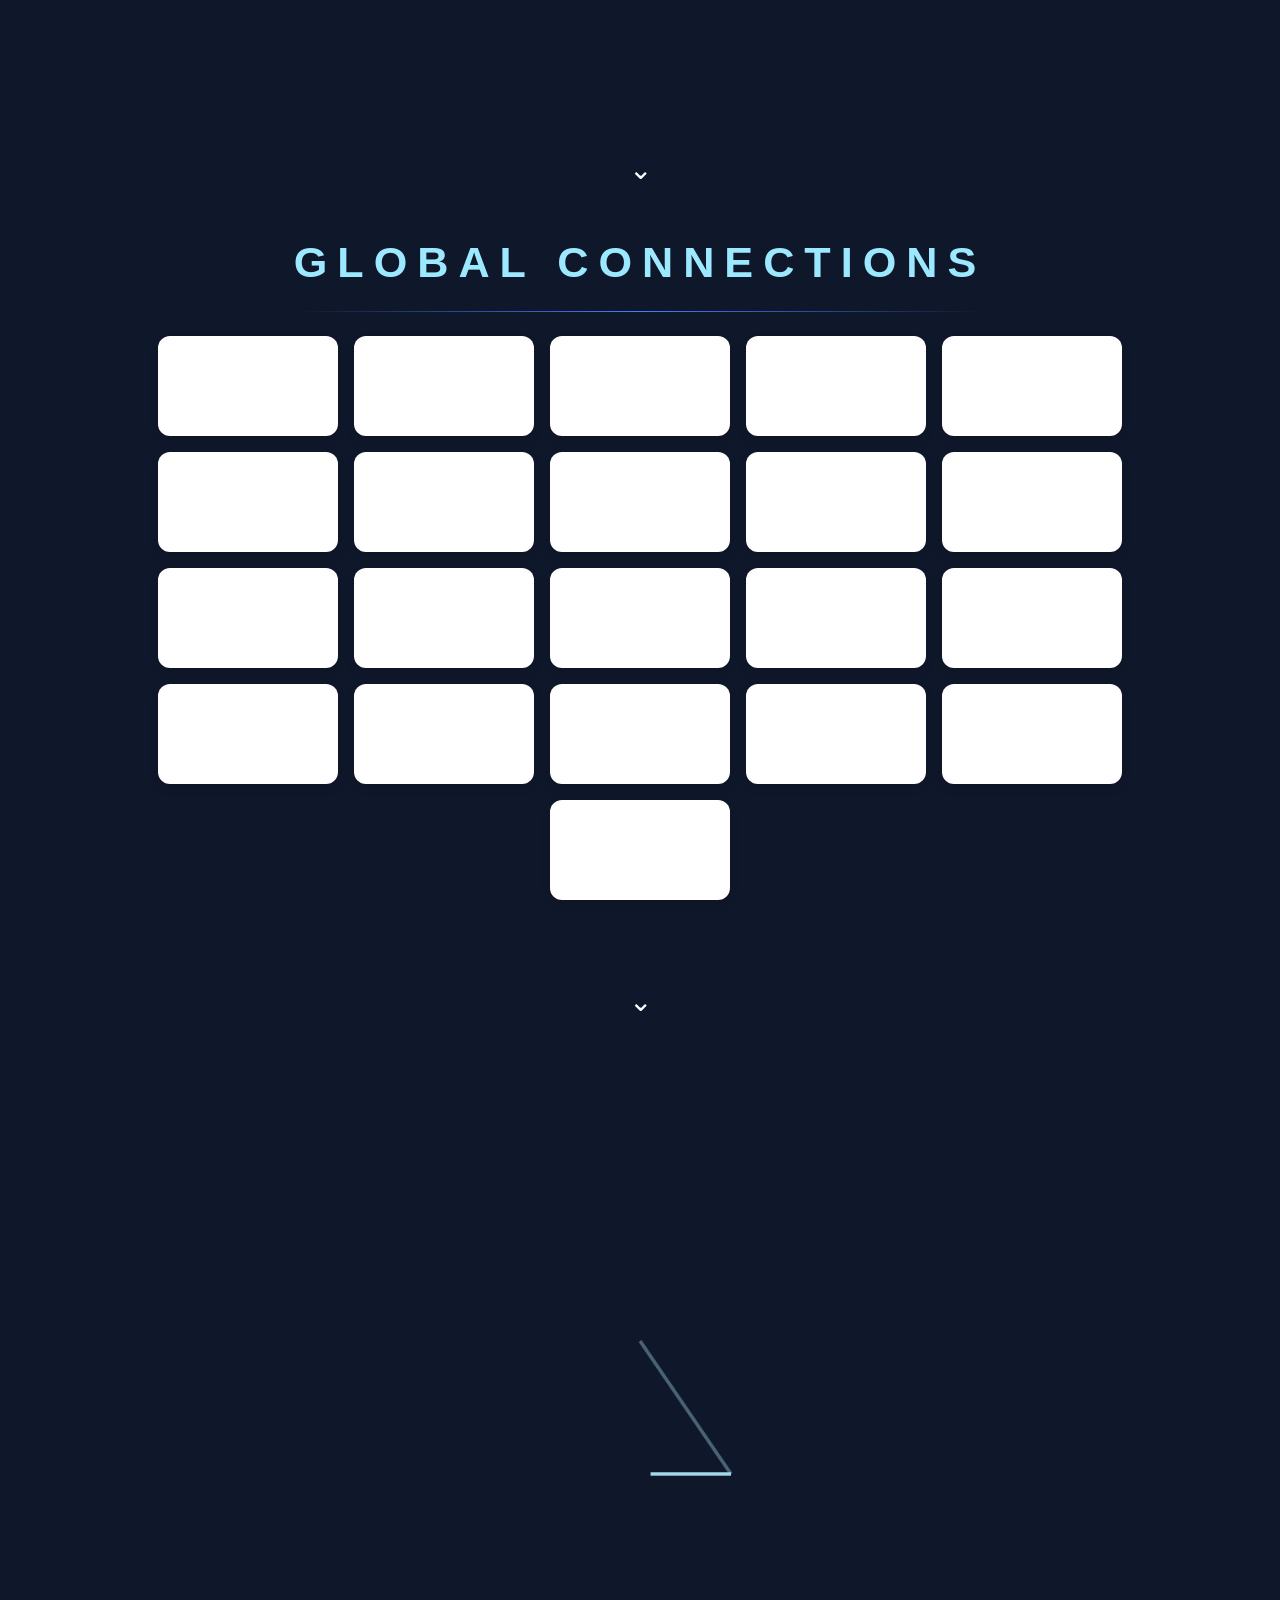
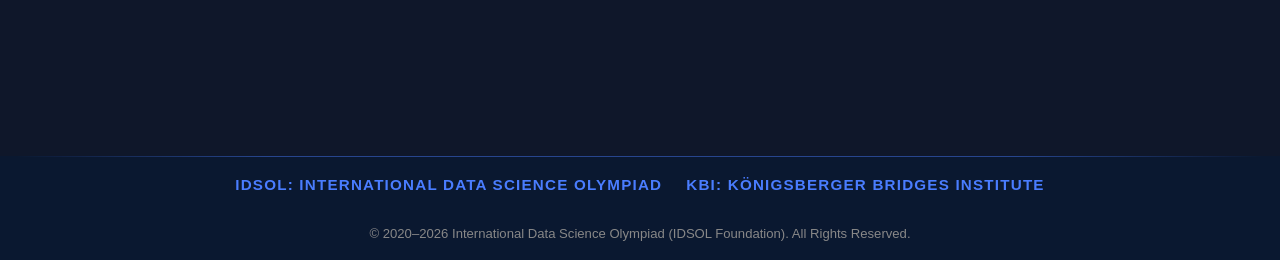
==== commit 6167416a: "Merge branch 'main' of https://github.com/idsol-org/IDSOL-2026" ====
--- a/index.html
+++ b/index.html
@@ -724,7 +724,7 @@
         <div class="brand-title">International Data Science Olympiad 2026</div>
     </div>
     <div class="reveal-header">
-        <div class="countdown-subheader">Registration Deadline</div>
+        <div class="countdown-subheader">Regular Registration Deadline</div>
     </div>
     <div class="reveal-delayed">
         <div class="countdown-container">
@@ -890,6 +890,30 @@
 <script src="js/nav.js"></script>
 <script src="js/countdown.js"></script>
 <script>
+/* Countdown */
+const target = new Date('2026-08-15T00:00:00');
+function updateCountdown() {
+    const now = new Date();
+    const diff = target - now;
+    if (diff <= 0) {
+        document.getElementById('days').textContent = '00';
+        document.getElementById('hours').textContent = '00';
+        document.getElementById('minutes').textContent = '00';
+        document.getElementById('seconds').textContent = '00';
+        return;
+    }
+    const d = Math.floor(diff / 86400000);
+    const h = Math.floor((diff % 86400000) / 3600000);
+    const m = Math.floor((diff % 3600000) / 60000);
+    const s = Math.floor((diff % 60000) / 1000);
+    document.getElementById('days').textContent = String(d).padStart(2, '0');
+    document.getElementById('hours').textContent = String(h).padStart(2, '0');
+    document.getElementById('minutes').textContent = String(m).padStart(2, '0');
+    document.getElementById('seconds').textContent = String(s).padStart(2, '0');
+}
+updateCountdown();
+setInterval(updateCountdown, 1000);
+
 /* Typed text */
 const lines = [
     'Innovating with Data Science...',
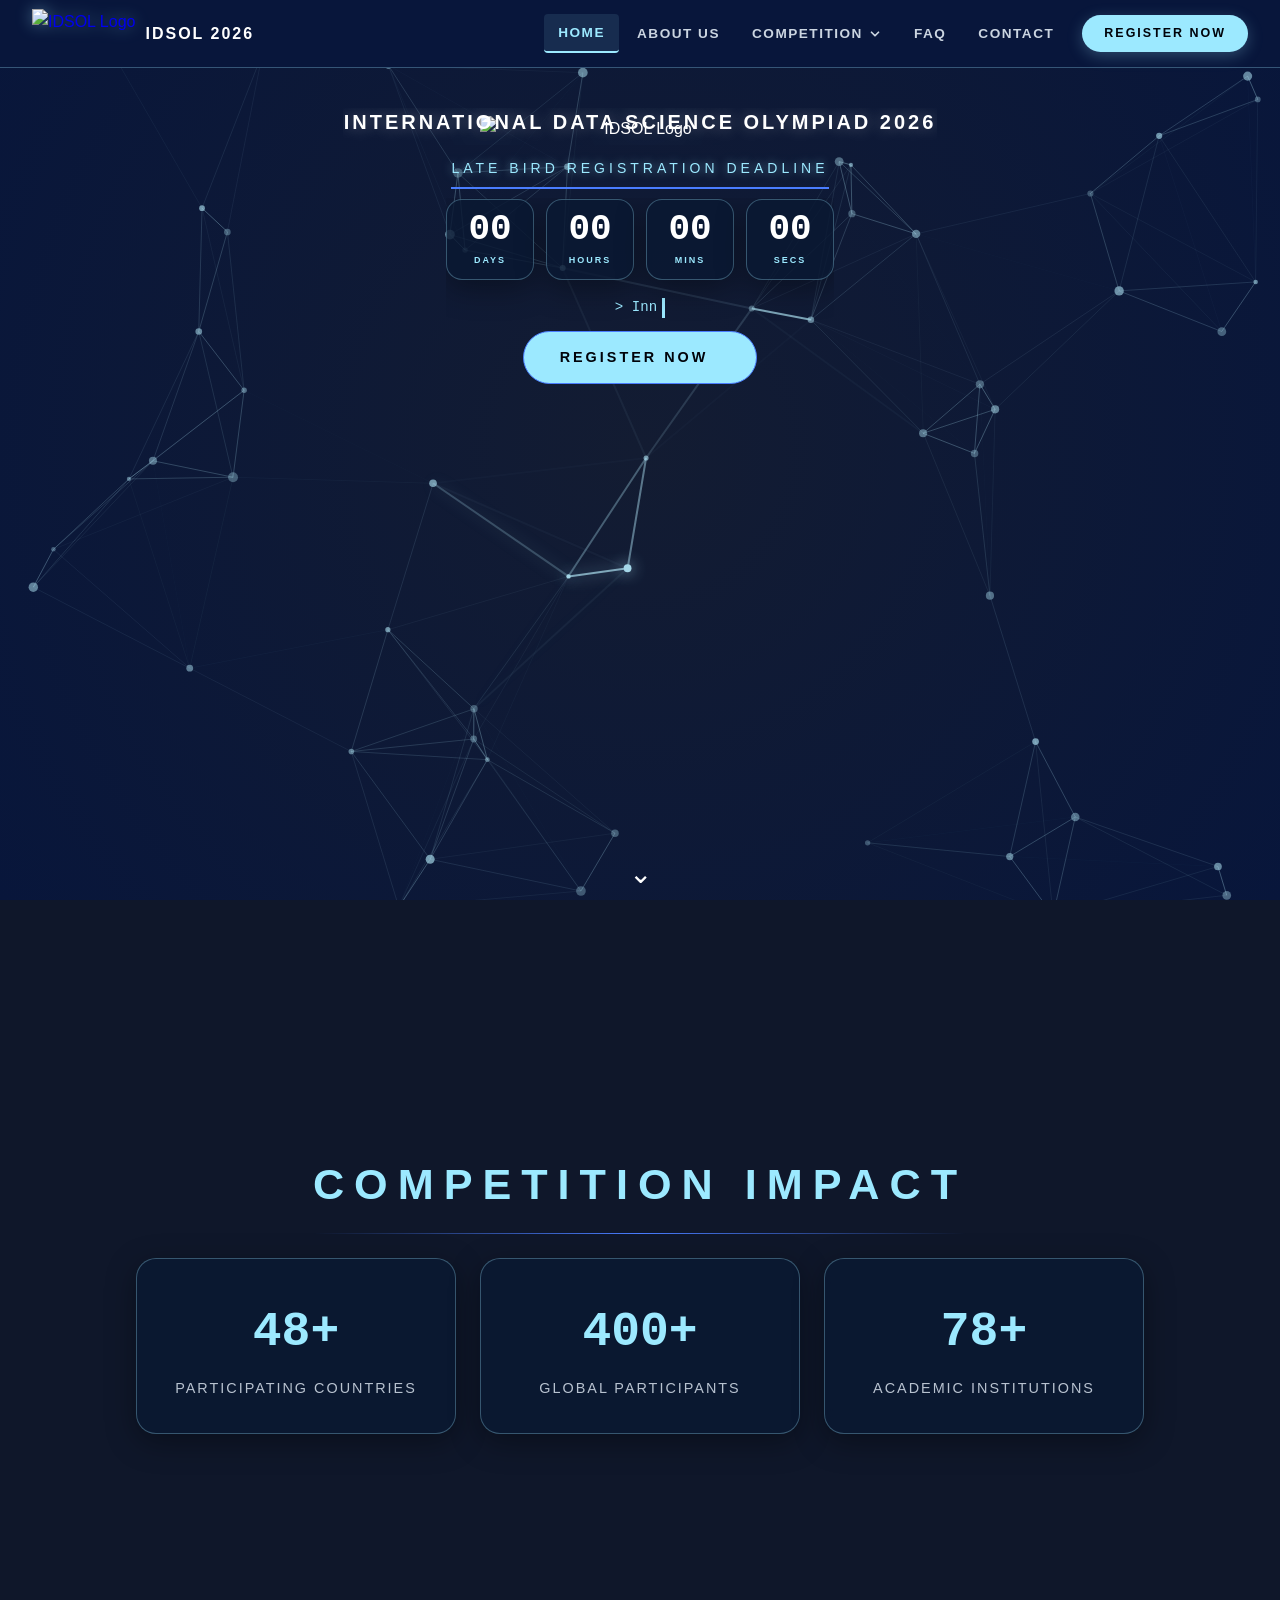
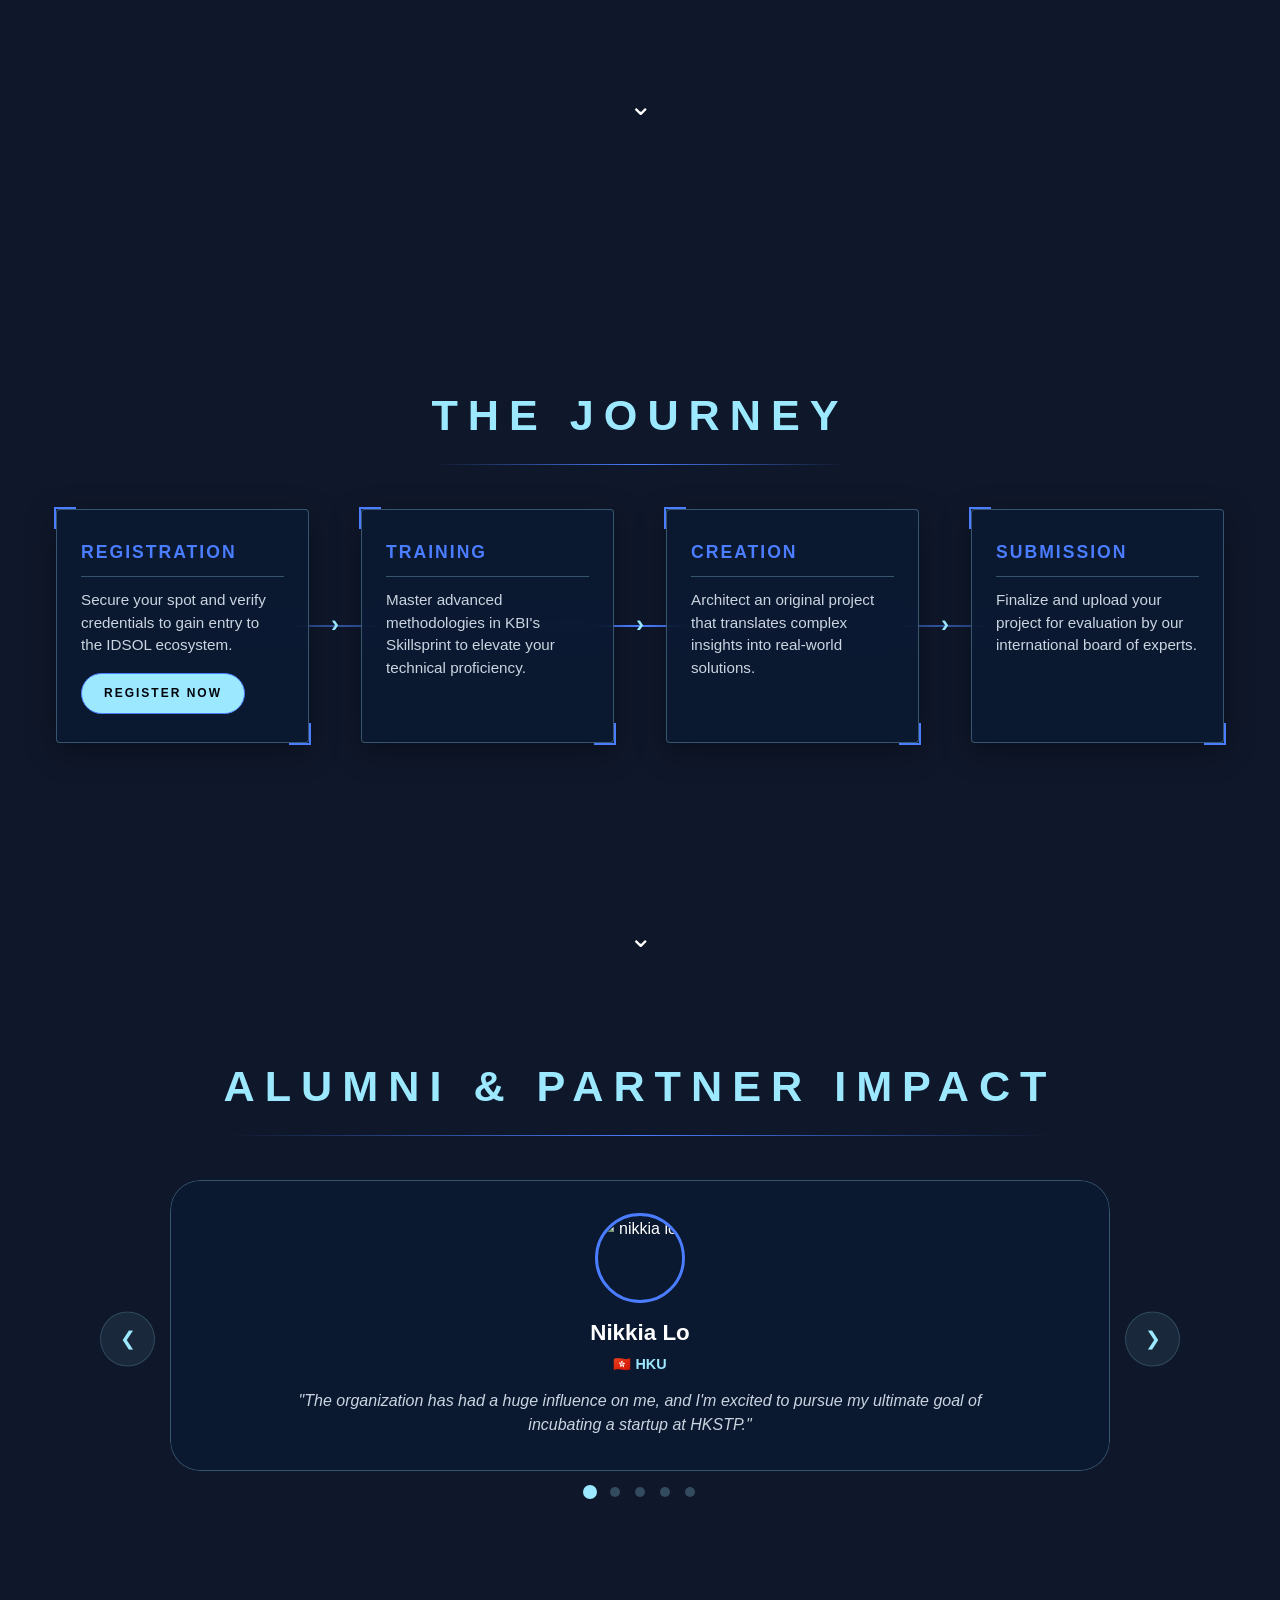
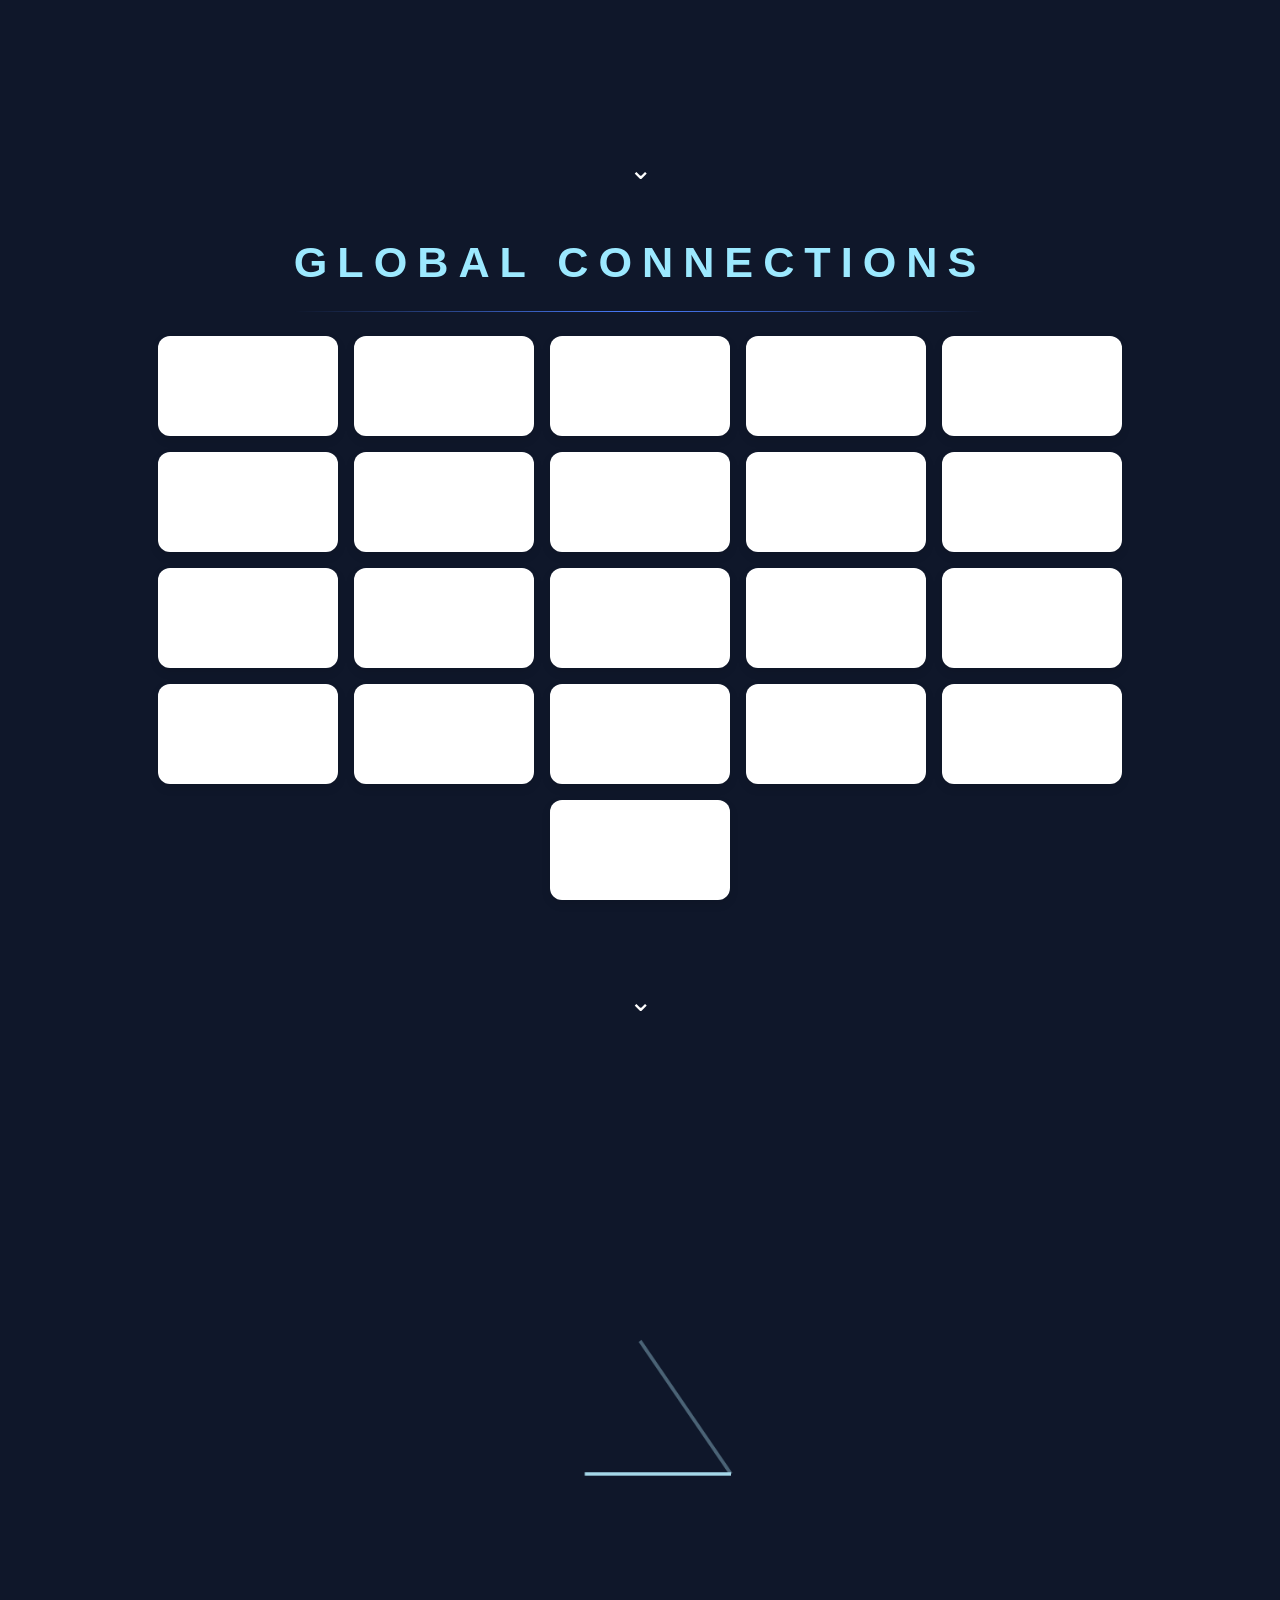
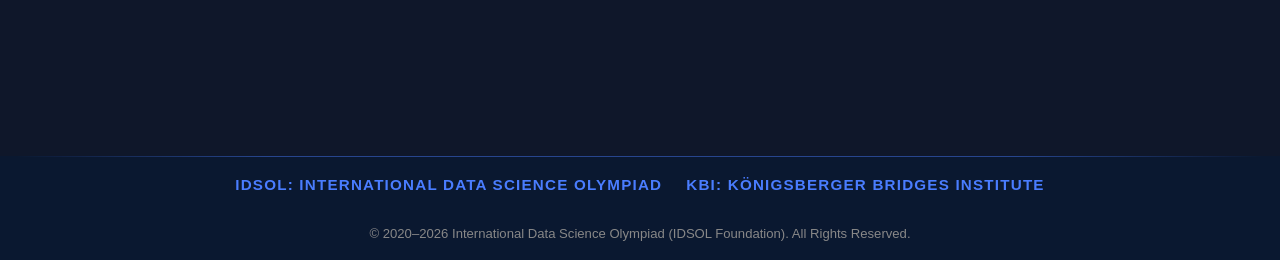
==== commit 41da4067: "Updated countdown and text" ====
--- a/index.html
+++ b/index.html
@@ -888,32 +888,9 @@
 <!-- Scripts -->
 <script src="js/bg-canvas-home.js"></script>
 <script src="js/nav.js"></script>
+<script src="js/countdown-deadlines.js"></script>
 <script src="js/countdown.js"></script>
 <script>
-/* Countdown */
-const target = new Date('2026-08-15T00:00:00');
-function updateCountdown() {
-    const now = new Date();
-    const diff = target - now;
-    if (diff <= 0) {
-        document.getElementById('days').textContent = '00';
-        document.getElementById('hours').textContent = '00';
-        document.getElementById('minutes').textContent = '00';
-        document.getElementById('seconds').textContent = '00';
-        return;
-    }
-    const d = Math.floor(diff / 86400000);
-    const h = Math.floor((diff % 86400000) / 3600000);
-    const m = Math.floor((diff % 3600000) / 60000);
-    const s = Math.floor((diff % 60000) / 1000);
-    document.getElementById('days').textContent = String(d).padStart(2, '0');
-    document.getElementById('hours').textContent = String(h).padStart(2, '0');
-    document.getElementById('minutes').textContent = String(m).padStart(2, '0');
-    document.getElementById('seconds').textContent = String(s).padStart(2, '0');
-}
-updateCountdown();
-setInterval(updateCountdown, 1000);
-
 /* Typed text */
 const lines = [
     'Innovating with Data Science...',
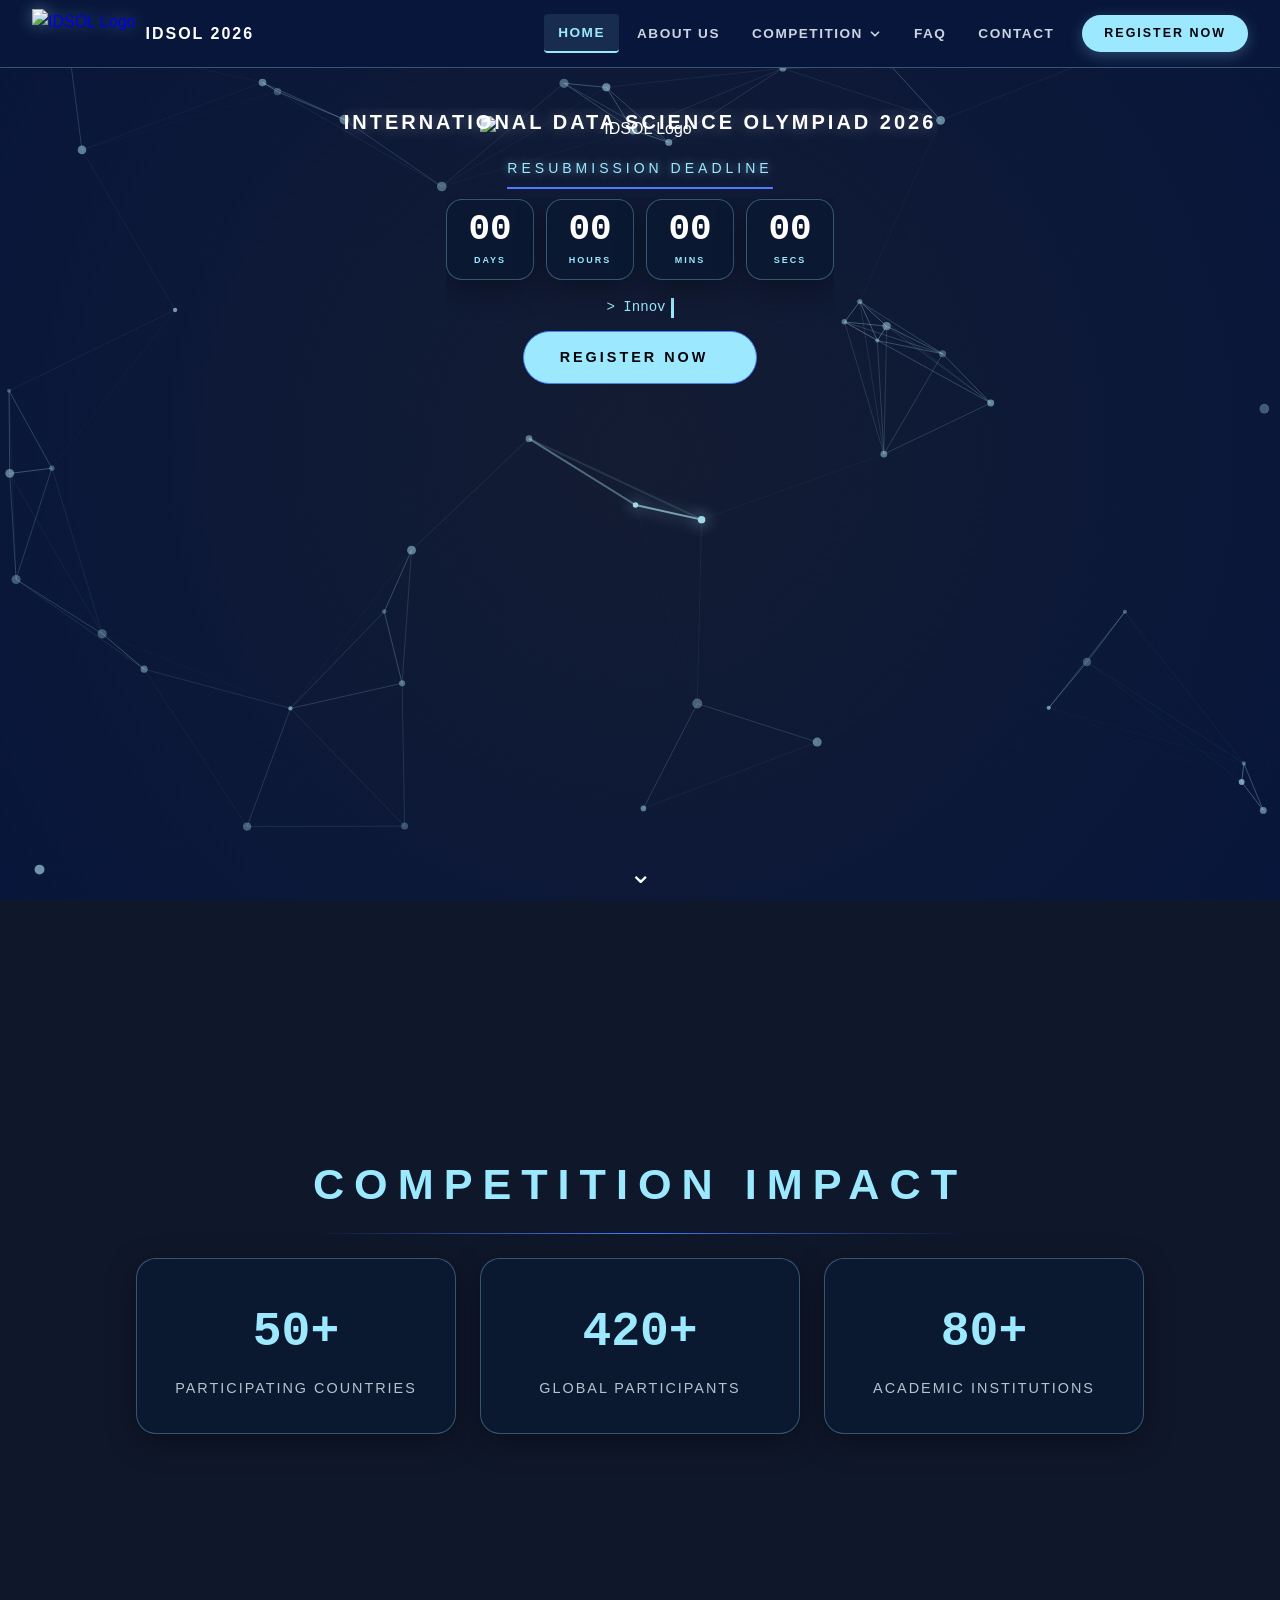
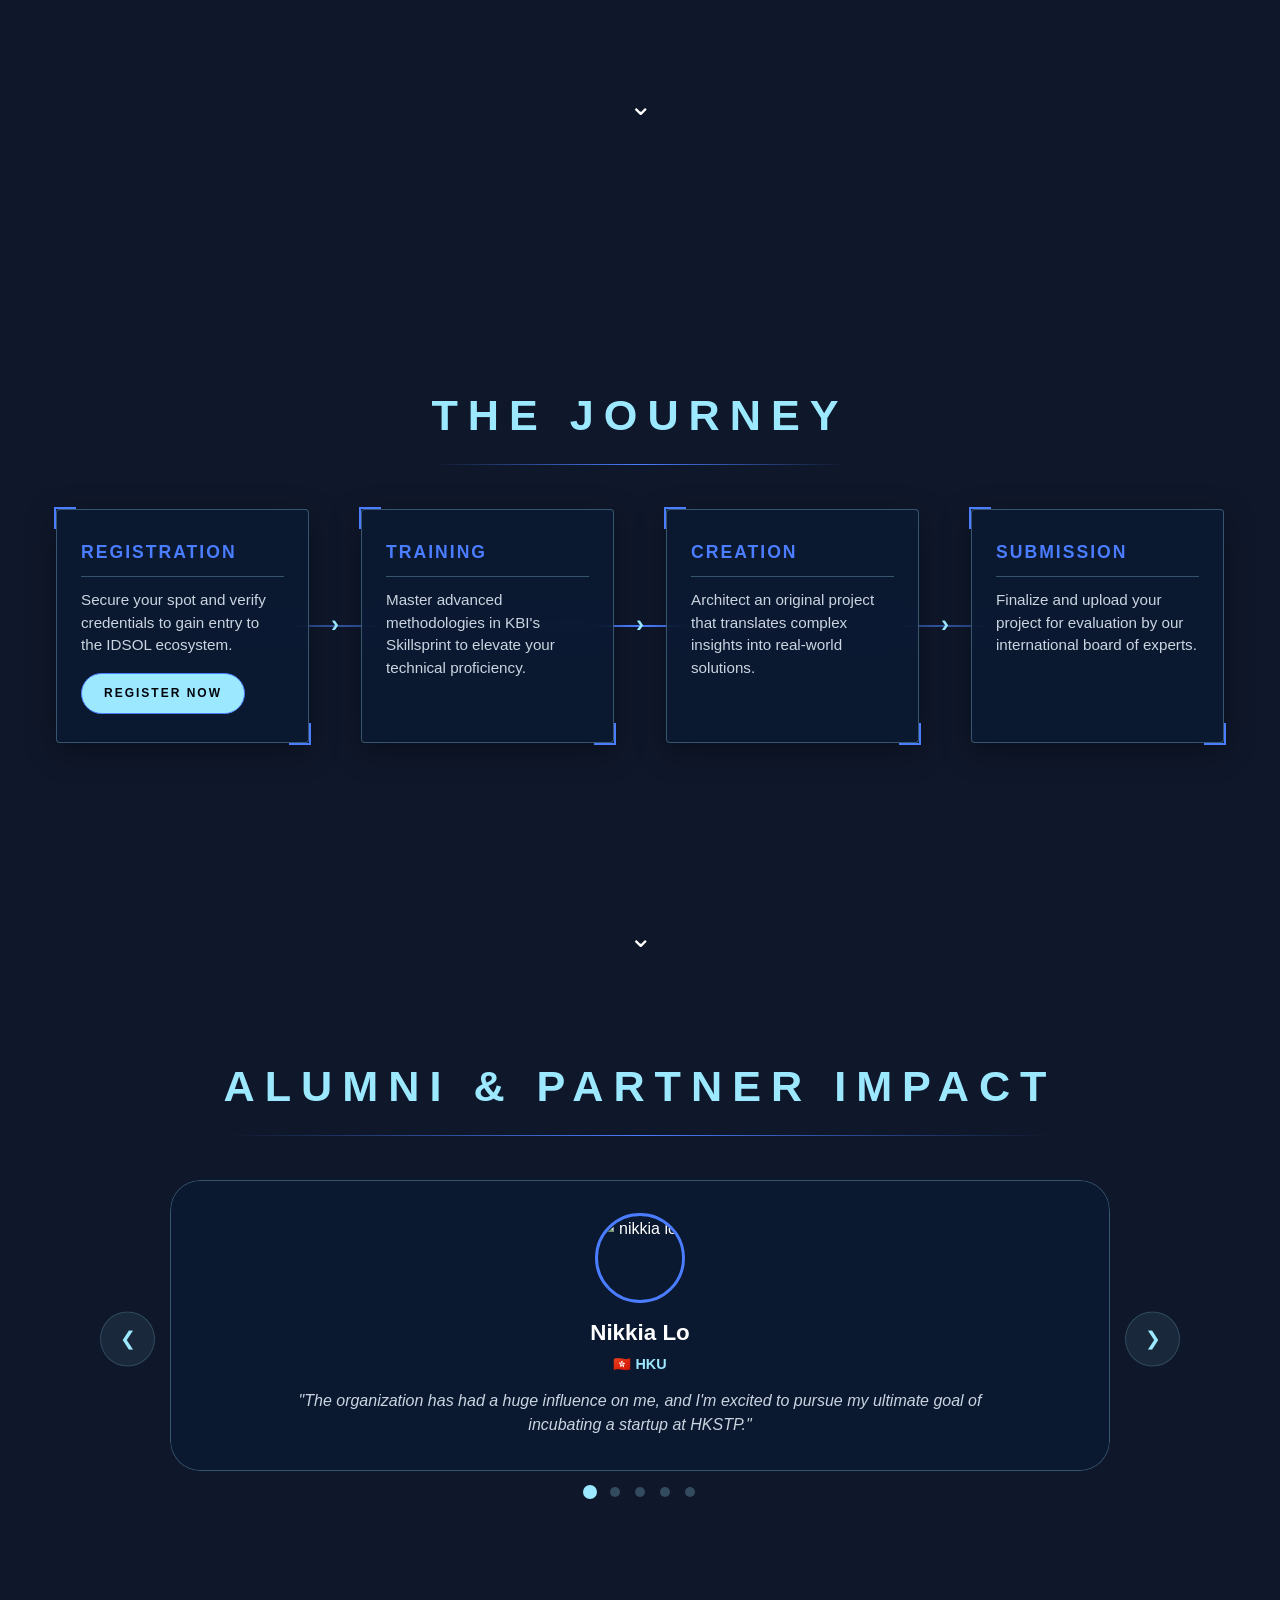
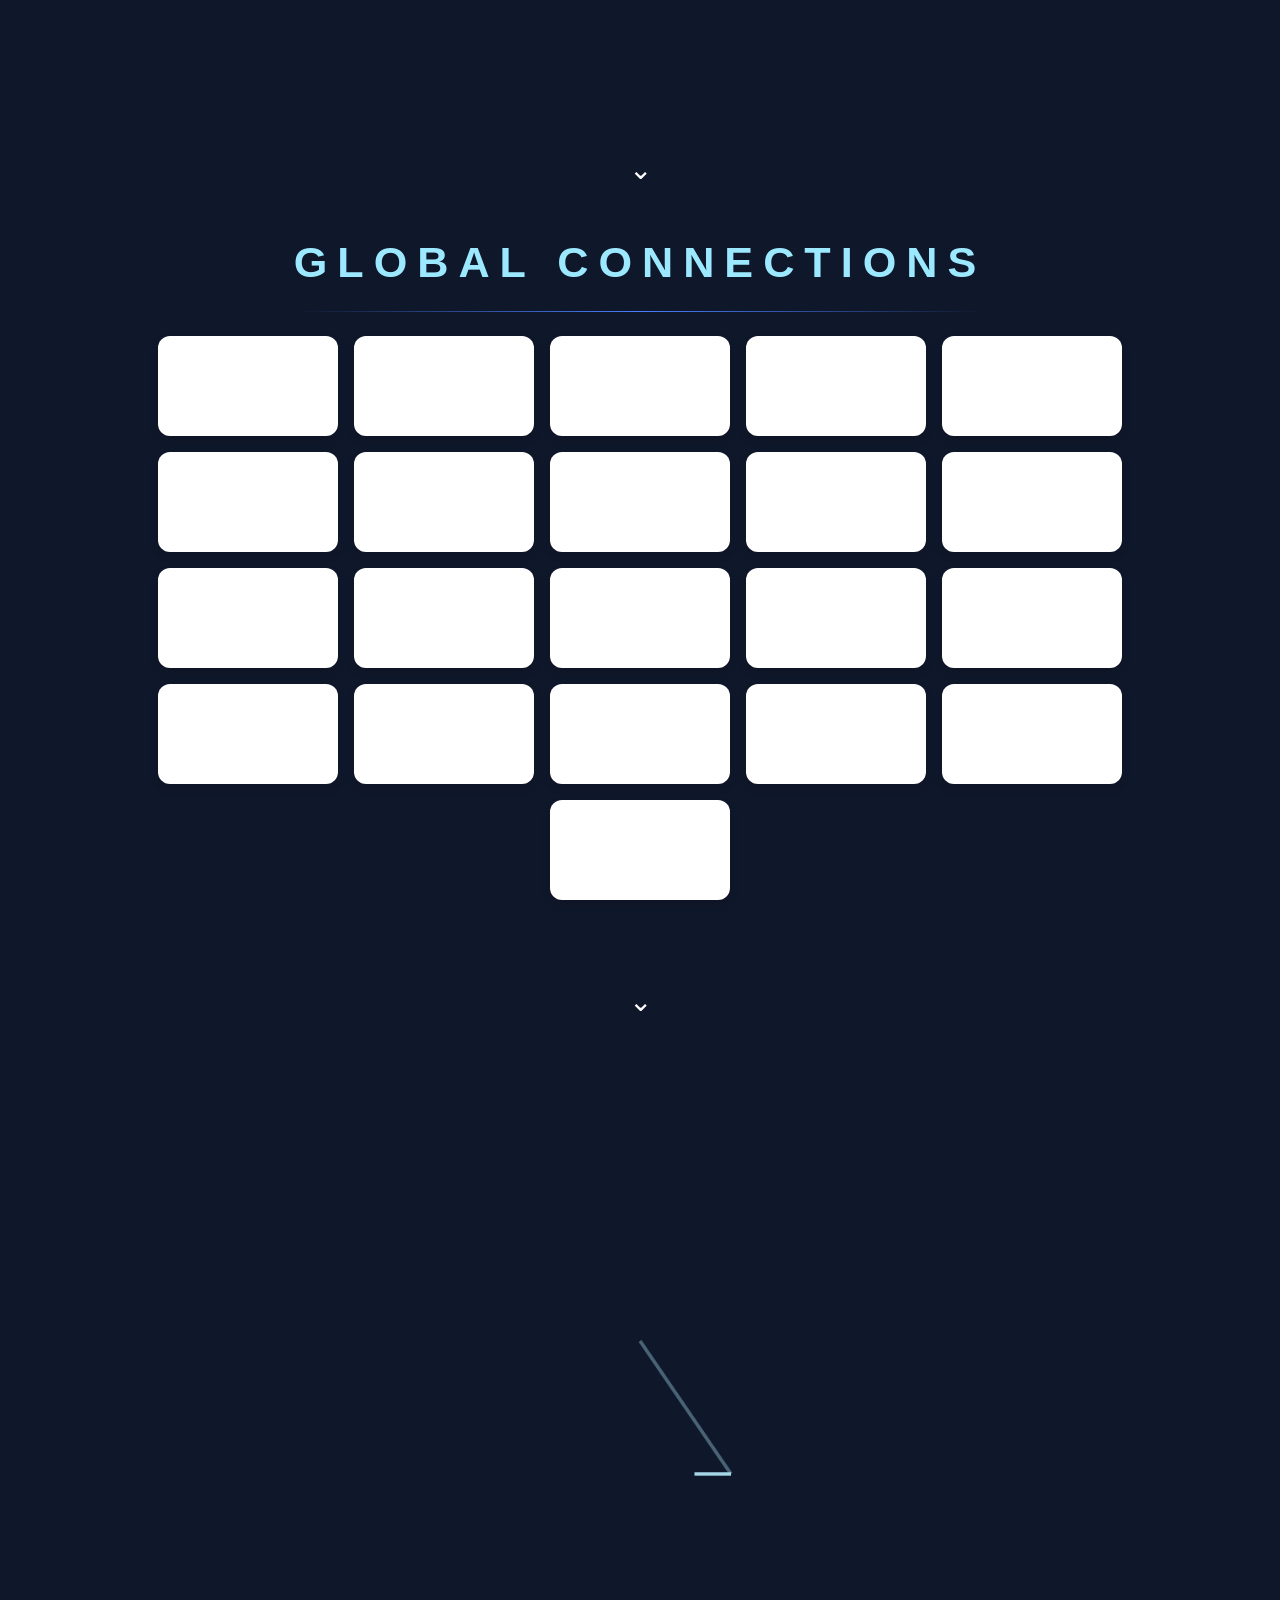
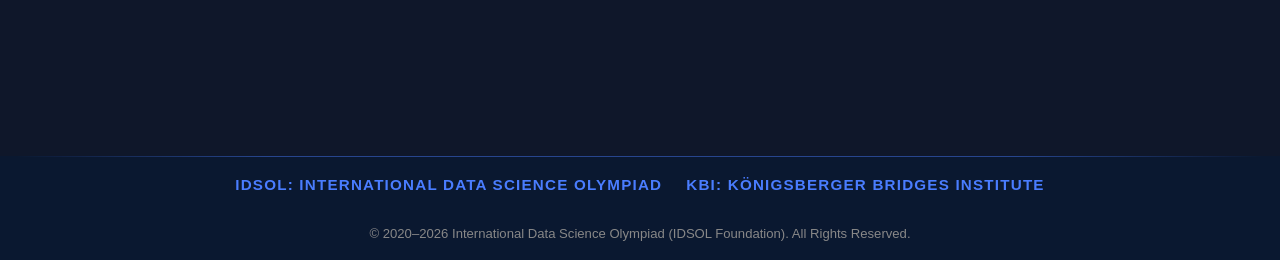
==== commit ad94fad6: "Countdown: Resubmission Deadline — 30 Nov 2026, 23:59:59 Honolulu time (UTC-10)" ====
--- a/index.html
+++ b/index.html
@@ -724,7 +724,7 @@
         <div class="brand-title">International Data Science Olympiad 2026</div>
     </div>
     <div class="reveal-header">
-        <div class="countdown-subheader">Regular Registration Deadline</div>
+        <div class="countdown-subheader">Resubmission Deadline</div>
     </div>
     <div class="reveal-delayed">
         <div class="countdown-container">
